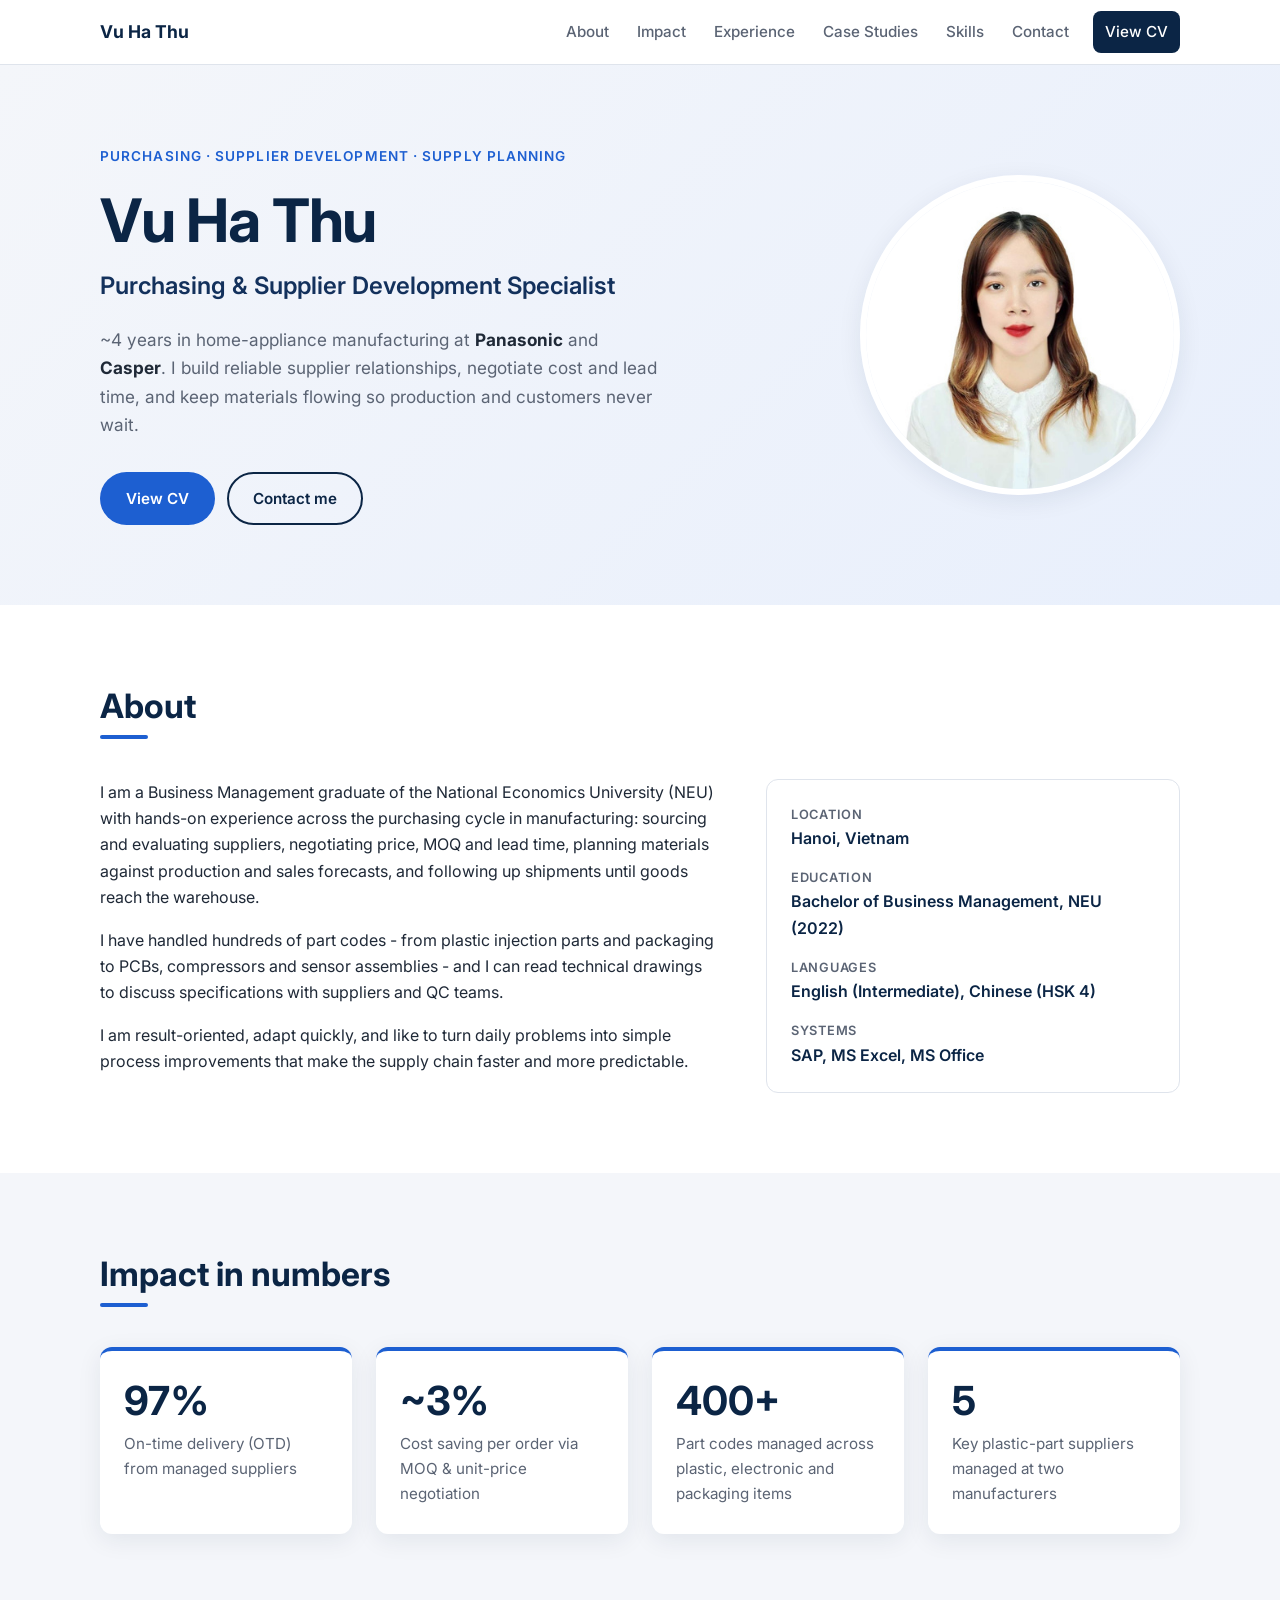
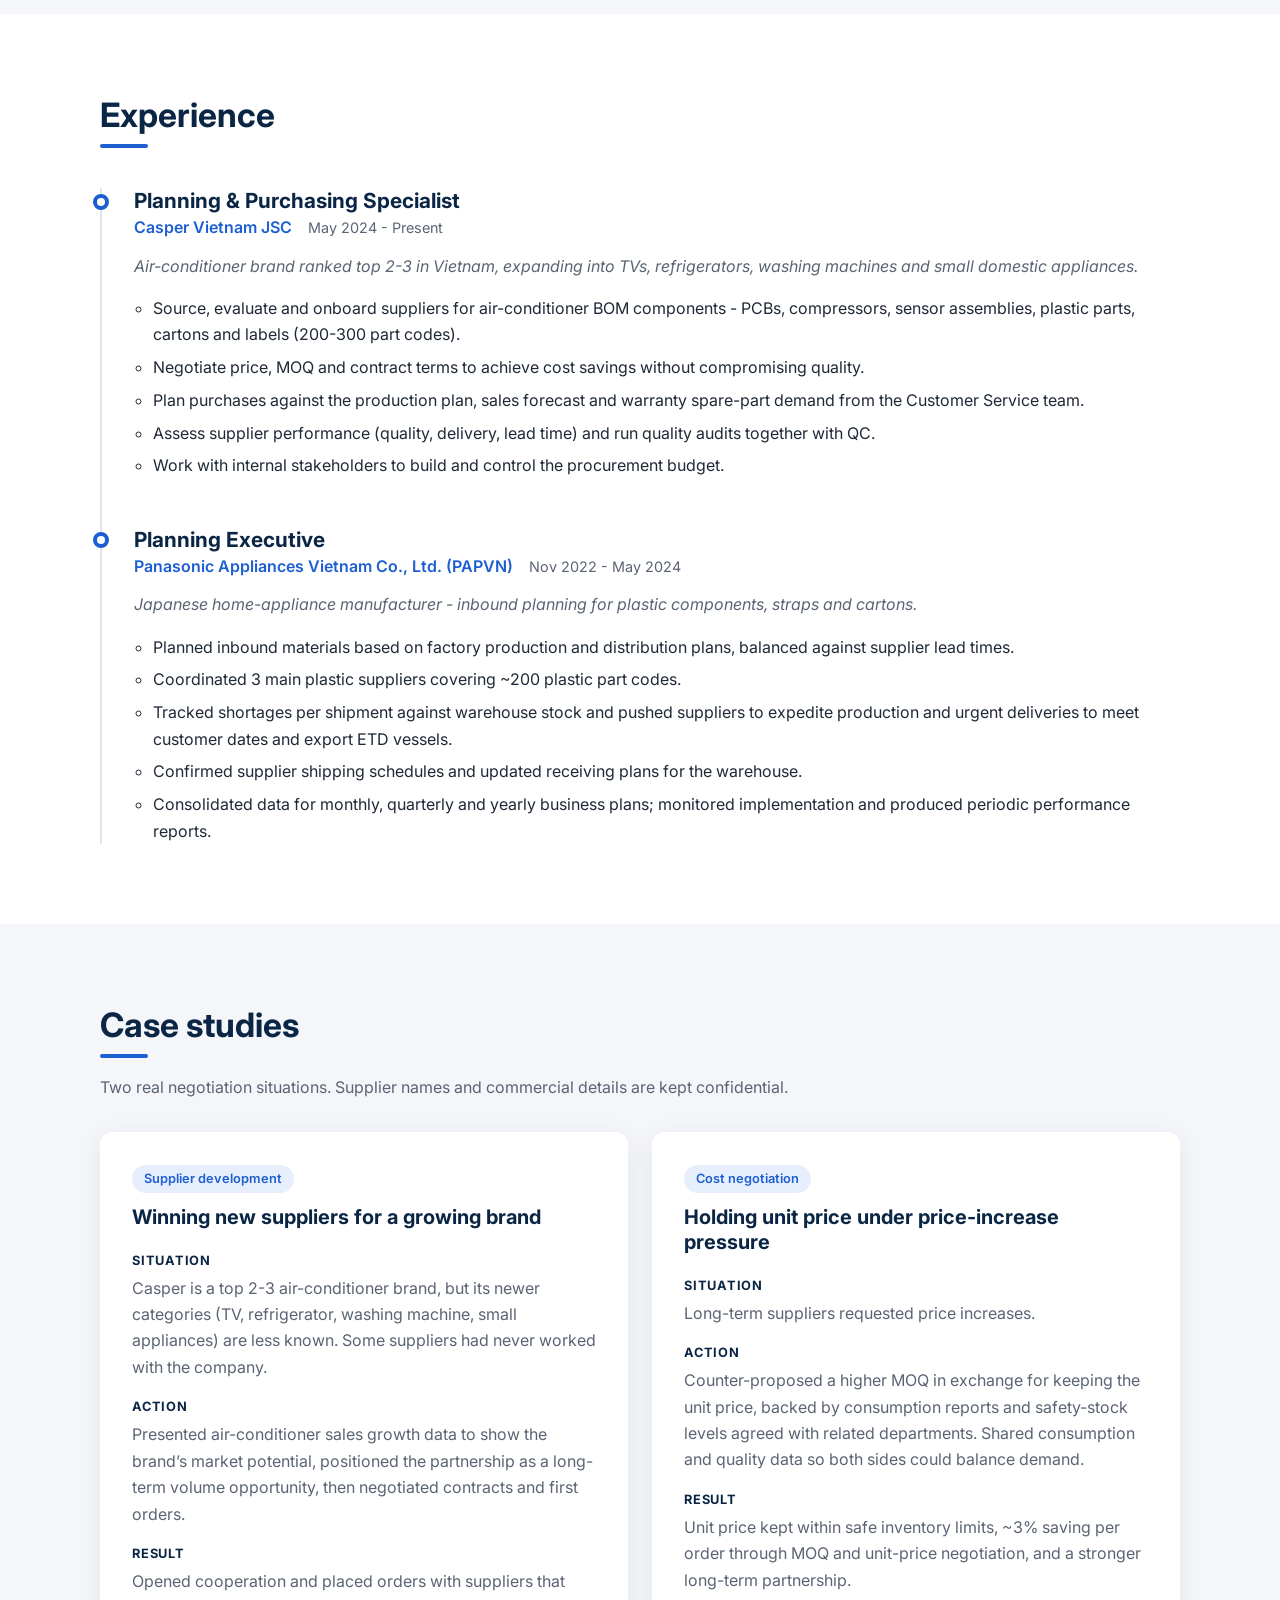
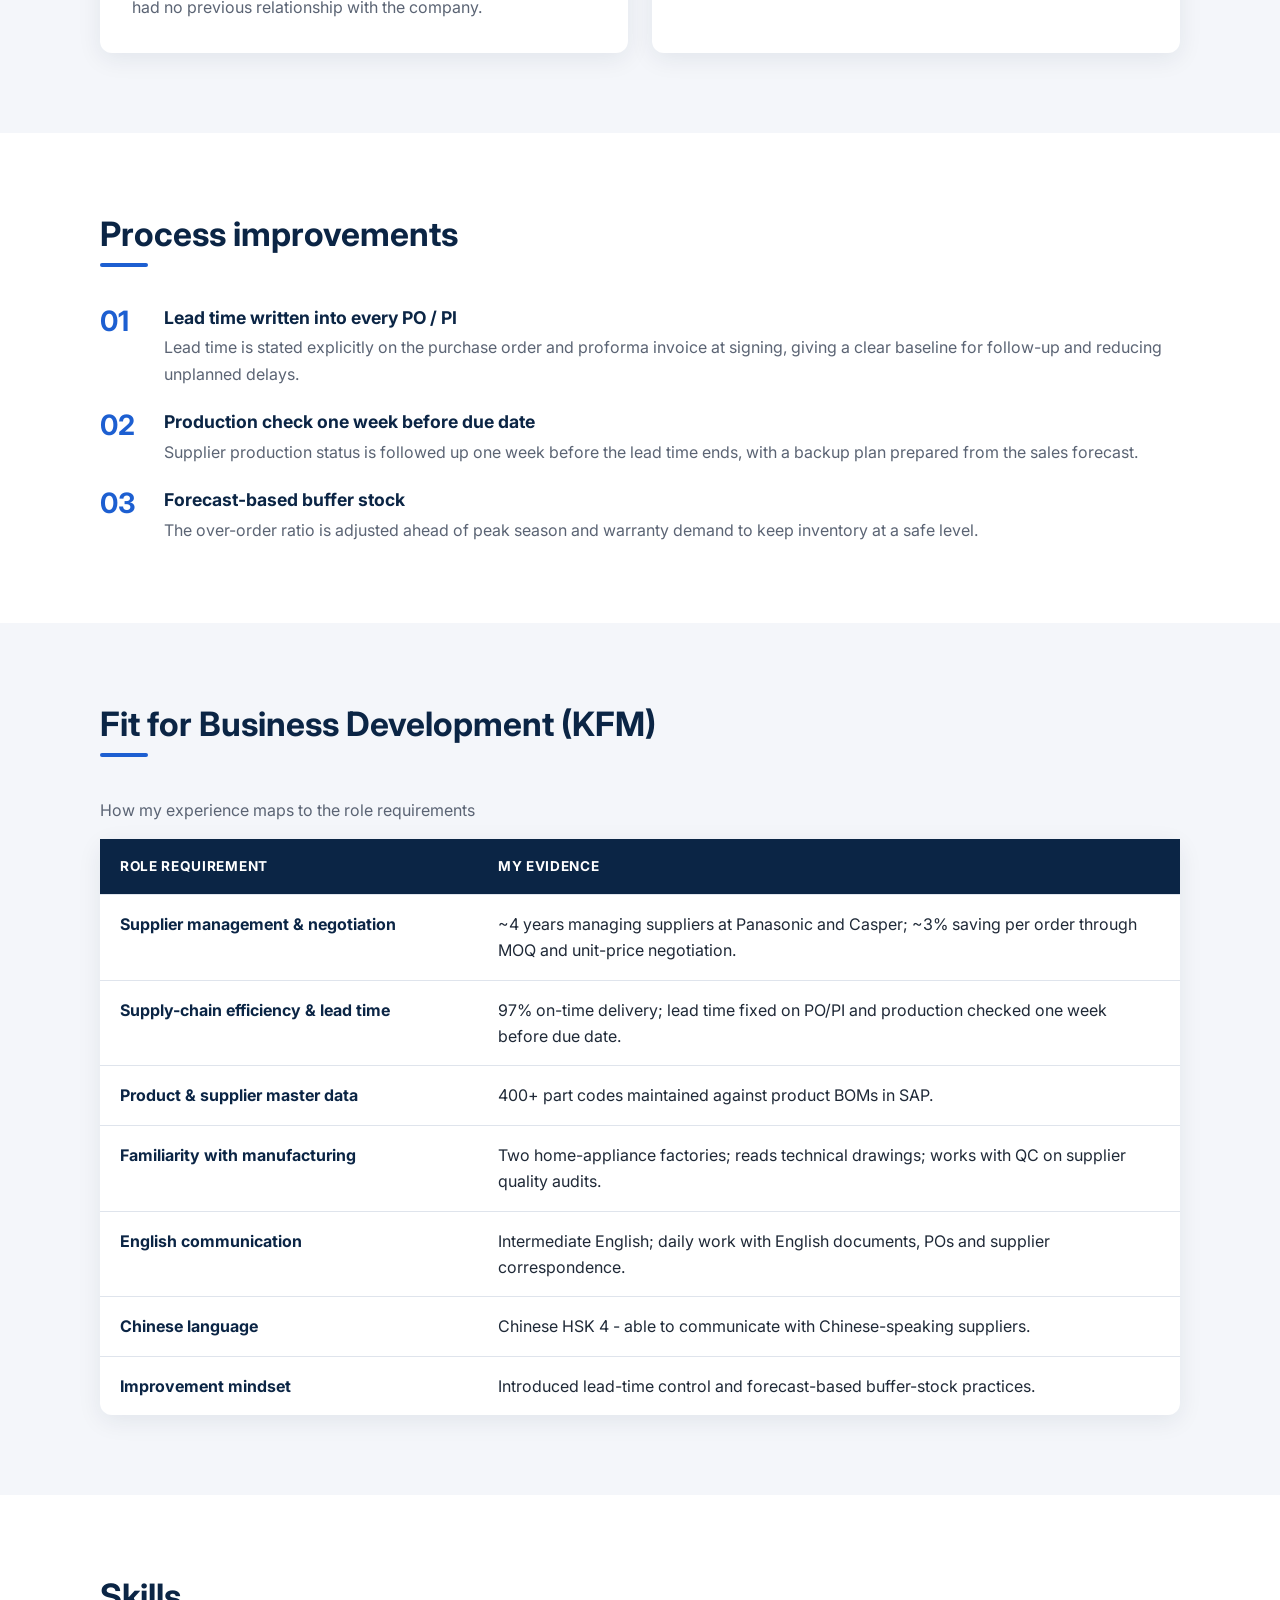
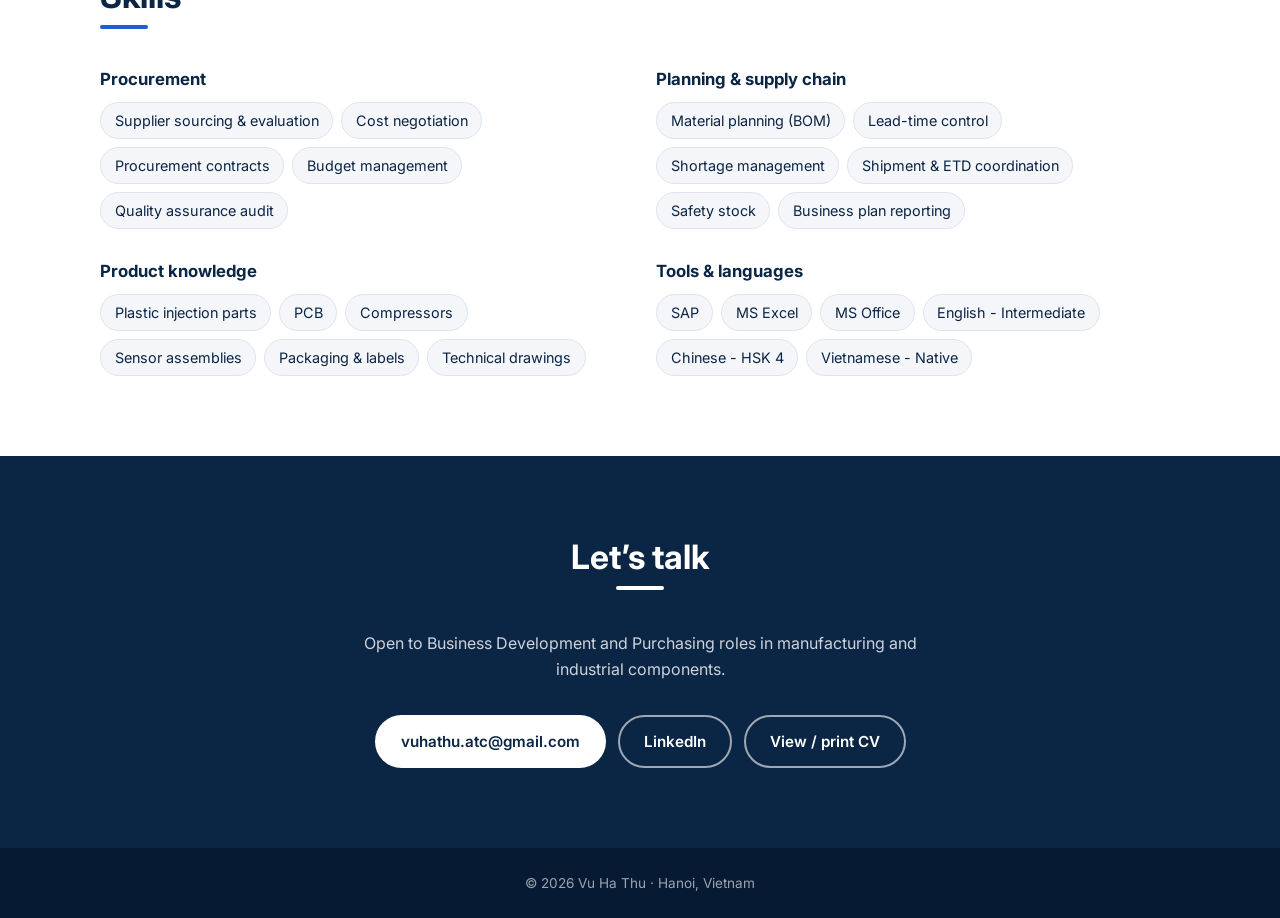
==== index.html @ 06bebefb "Add files via upload" ====
<!doctype html>
<html lang="en">
  <head>
    <meta charset="UTF-8" />
    <meta name="viewport" content="width=device-width, initial-scale=1" />
    <title>Vu Ha Thu | Purchasing & Supplier Development Specialist</title>
    <meta
      name="description"
      content="Vu Ha Thu - Purchasing & Supplier Development Specialist with ~4 years in home-appliance manufacturing (Panasonic, Casper). Supplier management, cost negotiation and supply planning."
    />
    <meta property="og:type" content="website" />
    <meta
      property="og:title"
      content="Vu Ha Thu | Purchasing & Supplier Development Specialist"
    />
    <meta
      property="og:description"
      content="Supplier management, cost negotiation and supply planning in home-appliance manufacturing."
    />
    <link
      rel="icon"
      href="data:image/svg+xml,%3Csvg xmlns='http://www.w3.org/2000/svg' viewBox='0 0 64 64'%3E%3Crect width='64' height='64' rx='14' fill='%230b2545'/%3E%3Ctext x='50%25' y='54%25' dominant-baseline='middle' text-anchor='middle' font-family='Arial' font-weight='700' font-size='26' fill='%23fff'%3EVT%3C/text%3E%3C/svg%3E"
    />
    <link rel="preconnect" href="https://fonts.googleapis.com" />
    <link rel="preconnect" href="https://fonts.gstatic.com" crossorigin />
    <link
      href="https://fonts.googleapis.com/css2?family=Inter:wght@400;500;600;700&display=swap"
      rel="stylesheet"
    />
    <link rel="stylesheet" href="assets/css/style.css" />
  </head>
  <body>
    <a class="skip-link" href="#main">Skip to content</a>

    <header class="site-header">
      <div class="site-header__inner">
        <a class="site-header__brand" href="#top">Vu Ha Thu</a>
        <button
          class="site-header__toggle"
          type="button"
          aria-expanded="false"
          aria-controls="site-nav"
        >
          <span class="site-header__toggle-bar"></span>
          <span class="visually-hidden">Menu</span>
        </button>
        <nav class="site-nav" id="site-nav" aria-label="Main navigation">
          <ul class="site-nav__list">
            <li><a class="site-nav__link" href="#about">About</a></li>
            <li><a class="site-nav__link" href="#impact">Impact</a></li>
            <li><a class="site-nav__link" href="#experience">Experience</a></li>
            <li>
              <a class="site-nav__link" href="#case-studies">Case Studies</a>
            </li>
            <li><a class="site-nav__link" href="#skills">Skills</a></li>
            <li><a class="site-nav__link" href="#contact">Contact</a></li>
            <li>
              <a class="site-nav__link site-nav__link--cta" href="cv.html"
                >View CV</a
              >
            </li>
          </ul>
        </nav>
      </div>
    </header>

    <main id="main">
      <section class="hero" id="top" aria-labelledby="hero-heading">
        <div class="hero__inner">
          <div class="hero__text">
            <p class="hero__eyebrow">
              Purchasing &middot; Supplier Development &middot; Supply Planning
            </p>
            <h1 class="hero__heading" id="hero-heading">Vu Ha Thu</h1>
            <p class="hero__role">
              Purchasing & Supplier Development Specialist
            </p>
            <p class="hero__lead">
              ~4 years in home-appliance manufacturing at
              <strong>Panasonic</strong> and <strong>Casper</strong>. I build
              reliable supplier relationships, negotiate cost and lead time, and
              keep materials flowing so production and customers never wait.
            </p>
            <div class="hero__actions">
              <a class="button button--primary" href="cv.html">View CV</a>
              <a class="button button--ghost" href="#contact">Contact me</a>
            </div>
          </div>
          <figure class="hero__photo">
            <img
              class="hero__image"
              src="assets/img/vu-ha-thu.jpg"
              alt="Portrait of Vu Ha Thu"
              width="378"
              height="378"
              fetchpriority="high"
            />
          </figure>
        </div>
      </section>

      <section class="section" id="about" aria-labelledby="about-heading">
        <div class="section__inner">
          <h2 class="section__heading" id="about-heading">About</h2>
          <div class="about">
            <div class="about__text">
              <p>
                I am a Business Management graduate of the National Economics
                University (NEU) with hands-on experience across the purchasing
                cycle in manufacturing: sourcing and evaluating suppliers,
                negotiating price, MOQ and lead time, planning materials against
                production and sales forecasts, and following up shipments until
                goods reach the warehouse.
              </p>
              <p>
                I have handled hundreds of part codes - from plastic injection
                parts and packaging to PCBs, compressors and sensor assemblies -
                and I can read technical drawings to discuss specifications with
                suppliers and QC teams.
              </p>
              <p>
                I am result-oriented, adapt quickly, and like to turn daily
                problems into simple process improvements that make the supply
                chain faster and more predictable.
              </p>
            </div>
            <dl class="about__facts">
              <div class="about__fact">
                <dt class="about__fact-label">Location</dt>
                <dd class="about__fact-value">Hanoi, Vietnam</dd>
              </div>
              <div class="about__fact">
                <dt class="about__fact-label">Education</dt>
                <dd class="about__fact-value">
                  Bachelor of Business Management, NEU (2022)
                </dd>
              </div>
              <div class="about__fact">
                <dt class="about__fact-label">Languages</dt>
                <dd class="about__fact-value">
                  English (Intermediate), Chinese (HSK 4)
                </dd>
              </div>
              <div class="about__fact">
                <dt class="about__fact-label">Systems</dt>
                <dd class="about__fact-value">SAP, MS Excel, MS Office</dd>
              </div>
            </dl>
          </div>
        </div>
      </section>

      <section
        class="section section--tinted"
        id="impact"
        aria-labelledby="impact-heading"
      >
        <div class="section__inner">
          <h2 class="section__heading" id="impact-heading">
            Impact in numbers
          </h2>
          <dl class="kpi-list">
            <div class="kpi-list__item">
              <div class="kpi-card">
                <dt class="kpi-card__label">
                  On-time delivery (OTD) from managed suppliers
                </dt>
                <dd class="kpi-card__value"><data value="97">97%</data></dd>
              </div>
            </div>
            <div class="kpi-list__item">
              <div class="kpi-card">
                <dt class="kpi-card__label">
                  Cost saving per order via MOQ & unit-price negotiation
                </dt>
                <dd class="kpi-card__value">~<data value="3">3%</data></dd>
              </div>
            </div>
            <div class="kpi-list__item">
              <div class="kpi-card">
                <dt class="kpi-card__label">
                  Part codes managed across plastic, electronic and packaging
                  items
                </dt>
                <dd class="kpi-card__value"><data value="400">400+</data></dd>
              </div>
            </div>
            <div class="kpi-list__item">
              <div class="kpi-card">
                <dt class="kpi-card__label">
                  Key plastic-part suppliers managed at two manufacturers
                </dt>
                <dd class="kpi-card__value"><data value="5">5</data></dd>
              </div>
            </div>
          </dl>
        </div>
      </section>

      <section
        class="section"
        id="experience"
        aria-labelledby="experience-heading"
      >
        <div class="section__inner">
          <h2 class="section__heading" id="experience-heading">Experience</h2>
          <ol class="timeline">
            <li class="timeline__entry">
              <article class="job">
                <header class="job__header">
                  <h3 class="job__role">Planning & Purchasing Specialist</h3>
                  <p class="job__company">Casper Vietnam JSC</p>
                  <p class="job__period">
                    <time datetime="2024-05">May 2024</time> - Present
                  </p>
                </header>
                <p class="job__context">
                  Air-conditioner brand ranked top 2-3 in Vietnam, expanding
                  into TVs, refrigerators, washing machines and small domestic
                  appliances.
                </p>
                <ul class="job__duties">
                  <li>
                    Source, evaluate and onboard suppliers for air-conditioner
                    BOM components - PCBs, compressors, sensor assemblies,
                    plastic parts, cartons and labels (200-300 part codes).
                  </li>
                  <li>
                    Negotiate price, MOQ and contract terms to achieve cost
                    savings without compromising quality.
                  </li>
                  <li>
                    Plan purchases against the production plan, sales forecast
                    and warranty spare-part demand from the Customer Service
                    team.
                  </li>
                  <li>
                    Assess supplier performance (quality, delivery, lead time)
                    and run quality audits together with QC.
                  </li>
                  <li>
                    Work with internal stakeholders to build and control the
                    procurement budget.
                  </li>
                </ul>
              </article>
            </li>
            <li class="timeline__entry">
              <article class="job">
                <header class="job__header">
                  <h3 class="job__role">Planning Executive</h3>
                  <p class="job__company">
                    Panasonic Appliances Vietnam Co., Ltd. (PAPVN)
                  </p>
                  <p class="job__period">
                    <time datetime="2022-11">Nov 2022</time> -
                    <time datetime="2024-05">May 2024</time>
                  </p>
                </header>
                <p class="job__context">
                  Japanese home-appliance manufacturer - inbound planning for
                  plastic components, straps and cartons.
                </p>
                <ul class="job__duties">
                  <li>
                    Planned inbound materials based on factory production and
                    distribution plans, balanced against supplier lead times.
                  </li>
                  <li>
                    Coordinated 3 main plastic suppliers covering ~200 plastic
                    part codes.
                  </li>
                  <li>
                    Tracked shortages per shipment against warehouse stock and
                    pushed suppliers to expedite production and urgent
                    deliveries to meet customer dates and export ETD vessels.
                  </li>
                  <li>
                    Confirmed supplier shipping schedules and updated receiving
                    plans for the warehouse.
                  </li>
                  <li>
                    Consolidated data for monthly, quarterly and yearly business
                    plans; monitored implementation and produced periodic
                    performance reports.
                  </li>
                </ul>
              </article>
            </li>
          </ol>
        </div>
      </section>

      <section
        class="section section--tinted"
        id="case-studies"
        aria-labelledby="case-studies-heading"
      >
        <div class="section__inner">
          <h2 class="section__heading" id="case-studies-heading">
            Case studies
          </h2>
          <p class="section__intro">
            Two real negotiation situations. Supplier names and commercial
            details are kept confidential.
          </p>
          <div class="case-list">
            <div class="case-list__item">
              <article class="case-card">
                <p class="case-card__tag">Supplier development</p>
                <h3 class="case-card__heading">
                  Winning new suppliers for a growing brand
                </h3>
                <dl class="case-card__steps">
                  <dt class="case-card__step-label">Situation</dt>
                  <dd class="case-card__step-text">
                    Casper is a top 2-3 air-conditioner brand, but its newer
                    categories (TV, refrigerator, washing machine, small
                    appliances) are less known. Some suppliers had never worked
                    with the company.
                  </dd>
                  <dt class="case-card__step-label">Action</dt>
                  <dd class="case-card__step-text">
                    Presented air-conditioner sales growth data to show the
                    brand&rsquo;s market potential, positioned the partnership
                    as a long-term volume opportunity, then negotiated contracts
                    and first orders.
                  </dd>
                  <dt class="case-card__step-label">Result</dt>
                  <dd class="case-card__step-text">
                    Opened cooperation and placed orders with suppliers that had
                    no previous relationship with the company.
                  </dd>
                </dl>
              </article>
            </div>
            <div class="case-list__item">
              <article class="case-card">
                <p class="case-card__tag">Cost negotiation</p>
                <h3 class="case-card__heading">
                  Holding unit price under price-increase pressure
                </h3>
                <dl class="case-card__steps">
                  <dt class="case-card__step-label">Situation</dt>
                  <dd class="case-card__step-text">
                    Long-term suppliers requested price increases.
                  </dd>
                  <dt class="case-card__step-label">Action</dt>
                  <dd class="case-card__step-text">
                    Counter-proposed a higher MOQ in exchange for keeping the
                    unit price, backed by consumption reports and safety-stock
                    levels agreed with related departments. Shared consumption
                    and quality data so both sides could balance demand.
                  </dd>
                  <dt class="case-card__step-label">Result</dt>
                  <dd class="case-card__step-text">
                    Unit price kept within safe inventory limits, ~3% saving per
                    order through MOQ and unit-price negotiation, and a stronger
                    long-term partnership.
                  </dd>
                </dl>
              </article>
            </div>
          </div>
        </div>
      </section>

      <section
        class="section"
        id="improvements"
        aria-labelledby="improvements-heading"
      >
        <div class="section__inner">
          <h2 class="section__heading" id="improvements-heading">
            Process improvements
          </h2>
          <ol class="improvement-list">
            <li class="improvement-list__item">
              <h3 class="improvement-list__heading">
                Lead time written into every PO / PI
              </h3>
              <p class="improvement-list__text">
                Lead time is stated explicitly on the purchase order and
                proforma invoice at signing, giving a clear baseline for
                follow-up and reducing unplanned delays.
              </p>
            </li>
            <li class="improvement-list__item">
              <h3 class="improvement-list__heading">
                Production check one week before due date
              </h3>
              <p class="improvement-list__text">
                Supplier production status is followed up one week before the
                lead time ends, with a backup plan prepared from the sales
                forecast.
              </p>
            </li>
            <li class="improvement-list__item">
              <h3 class="improvement-list__heading">
                Forecast-based buffer stock
              </h3>
              <p class="improvement-list__text">
                The over-order ratio is adjusted ahead of peak season and
                warranty demand to keep inventory at a safe level.
              </p>
            </li>
          </ol>
        </div>
      </section>

      <section
        class="section section--tinted"
        id="role-fit"
        aria-labelledby="role-fit-heading"
      >
        <div class="section__inner">
          <h2 class="section__heading" id="role-fit-heading">
            Fit for Business Development (KFM)
          </h2>
          <table class="fit-table">
            <caption class="fit-table__caption">
              How my experience maps to the role requirements
            </caption>
            <thead>
              <tr>
                <th scope="col">Role requirement</th>
                <th scope="col">My evidence</th>
              </tr>
            </thead>
            <tbody>
              <tr>
                <th scope="row">Supplier management & negotiation</th>
                <td>
                  ~4 years managing suppliers at Panasonic and Casper; ~3%
                  saving per order through MOQ and unit-price negotiation.
                </td>
              </tr>
              <tr>
                <th scope="row">Supply-chain efficiency & lead time</th>
                <td>
                  97% on-time delivery; lead time fixed on PO/PI and production
                  checked one week before due date.
                </td>
              </tr>
              <tr>
                <th scope="row">Product & supplier master data</th>
                <td>400+ part codes maintained against product BOMs in SAP.</td>
              </tr>
              <tr>
                <th scope="row">Familiarity with manufacturing</th>
                <td>
                  Two home-appliance factories; reads technical drawings; works
                  with QC on supplier quality audits.
                </td>
              </tr>
              <tr>
                <th scope="row">English communication</th>
                <td>
                  Intermediate English; daily work with English documents, POs
                  and supplier correspondence.
                </td>
              </tr>
              <tr>
                <th scope="row">Chinese language</th>
                <td>
                  Chinese HSK 4 - able to communicate with Chinese-speaking
                  suppliers.
                </td>
              </tr>
              <tr>
                <th scope="row">Improvement mindset</th>
                <td>
                  Introduced lead-time control and forecast-based buffer-stock
                  practices.
                </td>
              </tr>
            </tbody>
          </table>
        </div>
      </section>

      <section class="section" id="skills" aria-labelledby="skills-heading">
        <div class="section__inner">
          <h2 class="section__heading" id="skills-heading">Skills</h2>
          <div class="skill-groups">
            <div class="skill-groups__item">
              <h3 class="skill-groups__heading">Procurement</h3>
              <ul class="tag-list">
                <li class="tag-list__tag">Supplier sourcing & evaluation</li>
                <li class="tag-list__tag">Cost negotiation</li>
                <li class="tag-list__tag">Procurement contracts</li>
                <li class="tag-list__tag">Budget management</li>
                <li class="tag-list__tag">Quality assurance audit</li>
              </ul>
            </div>
            <div class="skill-groups__item">
              <h3 class="skill-groups__heading">Planning & supply chain</h3>
              <ul class="tag-list">
                <li class="tag-list__tag">Material planning (BOM)</li>
                <li class="tag-list__tag">Lead-time control</li>
                <li class="tag-list__tag">Shortage management</li>
                <li class="tag-list__tag">Shipment & ETD coordination</li>
                <li class="tag-list__tag">Safety stock</li>
                <li class="tag-list__tag">Business plan reporting</li>
              </ul>
            </div>
            <div class="skill-groups__item">
              <h3 class="skill-groups__heading">Product knowledge</h3>
              <ul class="tag-list">
                <li class="tag-list__tag">Plastic injection parts</li>
                <li class="tag-list__tag">PCB</li>
                <li class="tag-list__tag">Compressors</li>
                <li class="tag-list__tag">Sensor assemblies</li>
                <li class="tag-list__tag">Packaging & labels</li>
                <li class="tag-list__tag">Technical drawings</li>
              </ul>
            </div>
            <div class="skill-groups__item">
              <h3 class="skill-groups__heading">Tools & languages</h3>
              <ul class="tag-list">
                <li class="tag-list__tag">SAP</li>
                <li class="tag-list__tag">MS Excel</li>
                <li class="tag-list__tag">MS Office</li>
                <li class="tag-list__tag">English - Intermediate</li>
                <li class="tag-list__tag">Chinese - HSK 4</li>
                <li class="tag-list__tag">Vietnamese - Native</li>
              </ul>
            </div>
          </div>
        </div>
      </section>

      <section
        class="section section--dark"
        id="contact"
        aria-labelledby="contact-heading"
      >
        <div class="section__inner contact">
          <h2
            class="section__heading section__heading--light"
            id="contact-heading"
          >
            Let&rsquo;s talk
          </h2>
          <p class="contact__lead">
            Open to Business Development and Purchasing roles in manufacturing
            and industrial components.
          </p>
          <ul class="contact__list">
            <li>
              <a
                class="button button--light"
                href="mailto:vuhathu.atc@gmail.com"
                >vuhathu.atc@gmail.com</a
              >
            </li>
            <li>
              <a
                class="button button--outline-light"
                href="https://www.linkedin.com/in/thuvuha/"
                target="_blank"
                rel="noopener"
                >LinkedIn</a
              >
            </li>
            <li>
              <a class="button button--outline-light" href="cv.html"
                >View / print CV</a
              >
            </li>
          </ul>
        </div>
      </section>
    </main>

    <footer class="site-footer">
      <p class="site-footer__text">
        &copy; <span data-year>2026</span> Vu Ha Thu &middot; Hanoi, Vietnam
      </p>
    </footer>

    <script src="assets/js/main.js" defer></script>
  </body>
</html>
---- assets/css/style.css ----
:root {
  --color-navy: #0b2545;
  --color-navy-light: #13315c;
  --color-blue: #1d5fd1;
  --color-blue-soft: #e8effc;
  --color-text: #1f2937;
  --color-muted: #5b6474;
  --color-border: #dfe4ec;
  --color-bg: #ffffff;
  --color-bg-tint: #f4f6fa;
  --color-white: #ffffff;

  --font-base: "Inter", "Segoe UI", Roboto, Arial, sans-serif;
  --radius: 12px;
  --shadow: 0 6px 24px rgba(11, 37, 69, 0.08);
  --container: 1120px;
  --header-height: 64px;
}

*,
*::before,
*::after {
  box-sizing: border-box;
}

html {
  scroll-behavior: smooth;
  scroll-padding-top: var(--header-height);
}

body {
  margin: 0;
  font-family: var(--font-base);
  font-size: 1rem;
  line-height: 1.65;
  color: var(--color-text);
  background: var(--color-bg);
  -webkit-font-smoothing: antialiased;
}

img {
  max-width: 100%;
  height: auto;
  display: block;
}

a {
  color: var(--color-blue);
}

h1,
h2,
h3 {
  margin: 0;
  line-height: 1.25;
  color: var(--color-navy);
}

p {
  margin: 0;
}

.visually-hidden {
  position: absolute;
  width: 1px;
  height: 1px;
  overflow: hidden;
  clip: rect(0 0 0 0);
  white-space: nowrap;
}

.skip-link {
  position: absolute;
  left: 1rem;
  top: -3rem;
  z-index: 100;
  padding: 0.5rem 1rem;
  background: var(--color-navy);
  color: var(--color-white);
  border-radius: 6px;
}

.skip-link:focus {
  top: 1rem;
}

/* Buttons */
.button {
  display: inline-flex;
  align-items: center;
  justify-content: center;
  padding: 0.75rem 1.5rem;
  border: 2px solid transparent;
  border-radius: 999px;
  font-weight: 600;
  font-size: 0.95rem;
  text-decoration: none;
  transition: background-color 0.2s, color 0.2s, border-color 0.2s;
}

.button--primary {
  background: var(--color-blue);
  color: var(--color-white);
}

.button--primary:hover {
  background: var(--color-navy);
}

.button--ghost {
  border-color: var(--color-navy);
  color: var(--color-navy);
}

.button--ghost:hover {
  background: var(--color-navy);
  color: var(--color-white);
}

.button--light {
  background: var(--color-white);
  color: var(--color-navy);
}

.button--light:hover {
  background: var(--color-blue-soft);
}

.button--outline-light {
  border-color: rgba(255, 255, 255, 0.6);
  color: var(--color-white);
}

.button--outline-light:hover {
  background: rgba(255, 255, 255, 0.12);
}

/* Header */
.site-header {
  position: sticky;
  top: 0;
  z-index: 50;
  background: rgba(255, 255, 255, 0.95);
  backdrop-filter: blur(8px);
  border-bottom: 1px solid var(--color-border);
}

.site-header__inner {
  display: flex;
  align-items: center;
  justify-content: space-between;
  max-width: var(--container);
  margin: 0 auto;
  padding: 0 1.25rem;
  min-height: var(--header-height);
}

.site-header__brand {
  font-weight: 700;
  font-size: 1.1rem;
  color: var(--color-navy);
  text-decoration: none;
}

.site-header__toggle {
  display: none;
  position: relative;
  width: 40px;
  height: 40px;
  border: 0;
  background: transparent;
  cursor: pointer;
}

.site-header__toggle-bar,
.site-header__toggle-bar::before,
.site-header__toggle-bar::after {
  position: absolute;
  left: 9px;
  width: 22px;
  height: 2px;
  background: var(--color-navy);
  transition: transform 0.2s;
}

.site-header__toggle-bar {
  top: 19px;
}

.site-header__toggle-bar::before,
.site-header__toggle-bar::after {
  content: "";
  left: 0;
}

.site-header__toggle-bar::before {
  top: -7px;
}

.site-header__toggle-bar::after {
  top: 7px;
}

.site-header__toggle[aria-expanded="true"] .site-header__toggle-bar {
  background: transparent;
}

.site-header__toggle[aria-expanded="true"] .site-header__toggle-bar::before {
  transform: translateY(7px) rotate(45deg);
}

.site-header__toggle[aria-expanded="true"] .site-header__toggle-bar::after {
  transform: translateY(-7px) rotate(-45deg);
}

.site-nav__list {
  display: flex;
  align-items: center;
  gap: 0.25rem;
  margin: 0;
  padding: 0;
  list-style: none;
}

.site-nav__link {
  display: block;
  padding: 0.5rem 0.75rem;
  border-radius: 8px;
  color: var(--color-muted);
  font-weight: 500;
  font-size: 0.95rem;
  text-decoration: none;
}

.site-nav__link:hover,
.site-nav__link.is-active {
  color: var(--color-navy);
  background: var(--color-blue-soft);
}

.site-nav__link--cta {
  margin-left: 0.5rem;
  background: var(--color-navy);
  color: var(--color-white);
}

.site-nav__link--cta:hover {
  background: var(--color-blue);
  color: var(--color-white);
}

@media (max-width: 860px) {
  .site-header__toggle {
    display: block;
  }

  .site-nav {
    display: none;
    position: absolute;
    top: 100%;
    left: 0;
    right: 0;
    background: var(--color-white);
    border-bottom: 1px solid var(--color-border);
    box-shadow: var(--shadow);
  }

  .site-nav.is-open {
    display: block;
  }

  .site-nav__list {
    flex-direction: column;
    align-items: stretch;
    padding: 0.75rem 1.25rem 1.25rem;
  }

  .site-nav__link--cta {
    margin: 0.5rem 0 0;
    text-align: center;
  }
}

/* Hero */
.hero {
  background: linear-gradient(135deg, var(--color-bg-tint) 0%, var(--color-blue-soft) 100%);
}

.hero__inner {
  display: flex;
  align-items: center;
  gap: 3rem;
  max-width: var(--container);
  margin: 0 auto;
  padding: 5rem 1.25rem;
}

.hero__text {
  flex: 1 1 0;
}

.hero__eyebrow {
  margin-bottom: 1rem;
  color: var(--color-blue);
  font-weight: 600;
  font-size: 0.85rem;
  letter-spacing: 0.08em;
  text-transform: uppercase;
}

.hero__heading {
  font-size: clamp(2.5rem, 6vw, 3.75rem);
  font-weight: 700;
  letter-spacing: -0.02em;
}

.hero__role {
  margin-top: 0.5rem;
  font-size: clamp(1.15rem, 2.5vw, 1.5rem);
  font-weight: 600;
  color: var(--color-navy-light);
}

.hero__lead {
  max-width: 560px;
  margin-top: 1.25rem;
  font-size: 1.075rem;
  color: var(--color-muted);
}

.hero__lead strong {
  color: var(--color-text);
}

.hero__actions {
  display: flex;
  flex-wrap: wrap;
  gap: 0.75rem;
  margin-top: 2rem;
}

.hero__photo {
  flex: 0 0 auto;
  margin: 0;
  max-width: 320px;
}

.hero__image {
  border-radius: 50%;
  border: 6px solid var(--color-white);
  box-shadow: var(--shadow);
}

@media (max-width: 760px) {
  .hero__inner {
    flex-direction: column-reverse;
    gap: 2rem;
    padding: 3rem 1.25rem;
    text-align: center;
  }

  .hero__photo {
    max-width: 200px;
  }

  .hero__lead {
    margin-left: auto;
    margin-right: auto;
  }

  .hero__actions {
    justify-content: center;
  }
}

/* Sections */
.section {
  padding: 5rem 0;
}

.section--tinted {
  background: var(--color-bg-tint);
}

.section--dark {
  background: var(--color-navy);
  color: var(--color-white);
}

.section__inner {
  max-width: var(--container);
  margin: 0 auto;
  padding: 0 1.25rem;
}

.section__heading {
  position: relative;
  margin-bottom: 2.5rem;
  padding-bottom: 0.75rem;
  font-size: clamp(1.6rem, 3vw, 2.1rem);
}

.section__heading::after {
  content: "";
  position: absolute;
  left: 0;
  bottom: 0;
  width: 48px;
  height: 4px;
  border-radius: 2px;
  background: var(--color-blue);
}

.section__heading--light {
  color: var(--color-white);
}

.section__heading--light::after {
  background: var(--color-white);
}

.section__intro {
  margin: -1.5rem 0 2rem;
  color: var(--color-muted);
}

@media (max-width: 760px) {
  .section {
    padding: 3.5rem 0;
  }
}

/* About */
.about {
  display: flex;
  gap: 3rem;
}

.about__text {
  display: flex;
  flex-direction: column;
  gap: 1rem;
  flex: 1 1 60%;
}

.about__facts {
  display: flex;
  flex-direction: column;
  gap: 1rem;
  flex: 1 1 40%;
  margin: 0;
  padding: 1.5rem;
  border: 1px solid var(--color-border);
  border-radius: var(--radius);
  align-self: flex-start;
}

.about__fact-label {
  font-size: 0.8rem;
  font-weight: 600;
  letter-spacing: 0.06em;
  text-transform: uppercase;
  color: var(--color-muted);
}

.about__fact-value {
  margin: 0;
  font-weight: 600;
  color: var(--color-navy);
}

@media (max-width: 760px) {
  .about {
    flex-direction: column;
    gap: 2rem;
  }

  .about__facts {
    align-self: stretch;
  }
}

/* KPI cards */
.kpi-list {
  display: flex;
  flex-wrap: wrap;
  margin: -0.75rem;
}

.kpi-list__item {
  box-sizing: border-box;
  width: calc(100% / 4);
  padding: 0.75rem;
}

.kpi-card {
  display: flex;
  flex-direction: column;
  height: 100%;
  padding: 1.75rem 1.5rem;
  background: var(--color-white);
  border-top: 4px solid var(--color-blue);
  border-radius: var(--radius);
  box-shadow: var(--shadow);
}

.kpi-card__value {
  order: -1;
  margin: 0 0 0.5rem;
  font-size: 2.5rem;
  font-weight: 700;
  line-height: 1.1;
  color: var(--color-navy);
}

.kpi-card__label {
  font-size: 0.95rem;
  color: var(--color-muted);
}

@media (max-width: 960px) {
  .kpi-list__item {
    width: calc(100% / 2);
  }
}

@media (max-width: 520px) {
  .kpi-list__item {
    width: 100%;
  }
}

/* Experience timeline */
.timeline {
  margin: 0;
  padding: 0 0 0 2rem;
  list-style: none;
  border-left: 2px solid var(--color-border);
}

.timeline__entry {
  position: relative;
}

.timeline__entry + .timeline__entry {
  margin-top: 3rem;
}

.timeline__entry::before {
  content: "";
  position: absolute;
  left: calc(-2rem - 9px);
  top: 0.35rem;
  width: 16px;
  height: 16px;
  border-radius: 50%;
  background: var(--color-white);
  border: 4px solid var(--color-blue);
}

.job__header {
  display: flex;
  flex-wrap: wrap;
  align-items: baseline;
  column-gap: 1rem;
}

.job__role {
  flex: 1 1 100%;
  font-size: 1.3rem;
}

.job__company {
  font-weight: 600;
  color: var(--color-blue);
}

.job__period {
  font-size: 0.9rem;
  color: var(--color-muted);
}

.job__context {
  margin-top: 0.75rem;
  font-style: italic;
  color: var(--color-muted);
}

.job__duties {
  margin: 1rem 0 0;
  padding-left: 1.2rem;
}

.job__duties li + li {
  margin-top: 0.4rem;
}

/* Case studies */
.case-list {
  display: flex;
  flex-wrap: wrap;
  margin: -0.75rem;
}

.case-list__item {
  box-sizing: border-box;
  width: calc(100% / 2);
  padding: 0.75rem;
}

.case-card {
  height: 100%;
  padding: 2rem;
  background: var(--color-white);
  border-radius: var(--radius);
  box-shadow: var(--shadow);
}

.case-card__tag {
  display: inline-block;
  margin-bottom: 0.75rem;
  padding: 0.2rem 0.75rem;
  border-radius: 999px;
  background: var(--color-blue-soft);
  color: var(--color-blue);
  font-size: 0.8rem;
  font-weight: 600;
}

.case-card__heading {
  font-size: 1.25rem;
}

.case-card__steps {
  margin: 1.25rem 0 0;
}

.case-card__step-label {
  font-size: 0.8rem;
  font-weight: 700;
  letter-spacing: 0.06em;
  text-transform: uppercase;
  color: var(--color-navy);
}

.case-card__step-text {
  margin: 0.25rem 0 1rem;
  color: var(--color-muted);
}

.case-card__step-text:last-child {
  margin-bottom: 0;
}

@media (max-width: 760px) {
  .case-list__item {
    width: 100%;
  }
}

/* Process improvements */
.improvement-list {
  display: flex;
  flex-direction: column;
  gap: 1.5rem;
  margin: 0;
  padding: 0;
  list-style: none;
  counter-reset: step;
}

.improvement-list__item {
  position: relative;
  padding: 0 0 0 4rem;
  counter-increment: step;
}

.improvement-list__item::before {
  content: counter(step, decimal-leading-zero);
  position: absolute;
  left: 0;
  top: 0;
  font-size: 1.75rem;
  font-weight: 700;
  line-height: 1;
  color: var(--color-blue);
}

.improvement-list__heading {
  font-size: 1.1rem;
}

.improvement-list__text {
  margin-top: 0.35rem;
  color: var(--color-muted);
}

/* Role fit table */
.fit-table {
  width: 100%;
  border-collapse: collapse;
  background: var(--color-white);
  border-radius: var(--radius);
  overflow: hidden;
  box-shadow: var(--shadow);
}

.fit-table__caption {
  margin-bottom: 1rem;
  text-align: left;
  color: var(--color-muted);
}

.fit-table th,
.fit-table td {
  padding: 1rem 1.25rem;
  text-align: left;
  vertical-align: top;
  border-bottom: 1px solid var(--color-border);
}

.fit-table thead th {
  background: var(--color-navy);
  color: var(--color-white);
  font-size: 0.85rem;
  letter-spacing: 0.05em;
  text-transform: uppercase;
}

.fit-table tbody th {
  width: 35%;
  color: var(--color-navy);
}

.fit-table tbody tr:last-child th,
.fit-table tbody tr:last-child td {
  border-bottom: 0;
}

@media (max-width: 600px) {
  .fit-table thead {
    display: none;
  }

  .fit-table tbody th,
  .fit-table tbody td {
    display: block;
    width: 100%;
  }

  .fit-table tbody th {
    padding-bottom: 0.25rem;
    border-bottom: 0;
  }

  .fit-table tbody td {
    padding-top: 0;
  }
}

/* Skills */
.skill-groups {
  display: flex;
  flex-wrap: wrap;
  margin: -1rem;
}

.skill-groups__item {
  box-sizing: border-box;
  width: calc(100% / 2);
  padding: 1rem;
}

.skill-groups__heading {
  margin-bottom: 0.75rem;
  font-size: 1.05rem;
}

.tag-list {
  display: flex;
  flex-wrap: wrap;
  gap: 0.5rem;
  margin: 0;
  padding: 0;
  list-style: none;
}

.tag-list__tag {
  padding: 0.35rem 0.85rem;
  border: 1px solid var(--color-border);
  border-radius: 999px;
  background: var(--color-bg-tint);
  font-size: 0.9rem;
  color: var(--color-navy);
}

@media (max-width: 760px) {
  .skill-groups__item {
    width: 100%;
  }
}

/* Contact */
.contact {
  text-align: center;
}

.contact .section__heading::after {
  left: 50%;
  transform: translateX(-50%);
}

.contact__lead {
  max-width: 560px;
  margin: 0 auto;
  color: rgba(255, 255, 255, 0.8);
}

.contact__list {
  display: flex;
  flex-wrap: wrap;
  justify-content: center;
  gap: 0.75rem;
  margin: 2rem 0 0;
  padding: 0;
  list-style: none;
}

/* Footer */
.site-footer {
  padding: 1.5rem 1.25rem;
  background: #071a33;
  text-align: center;
}

.site-footer__text {
  font-size: 0.85rem;
  color: rgba(255, 255, 255, 0.6);
}
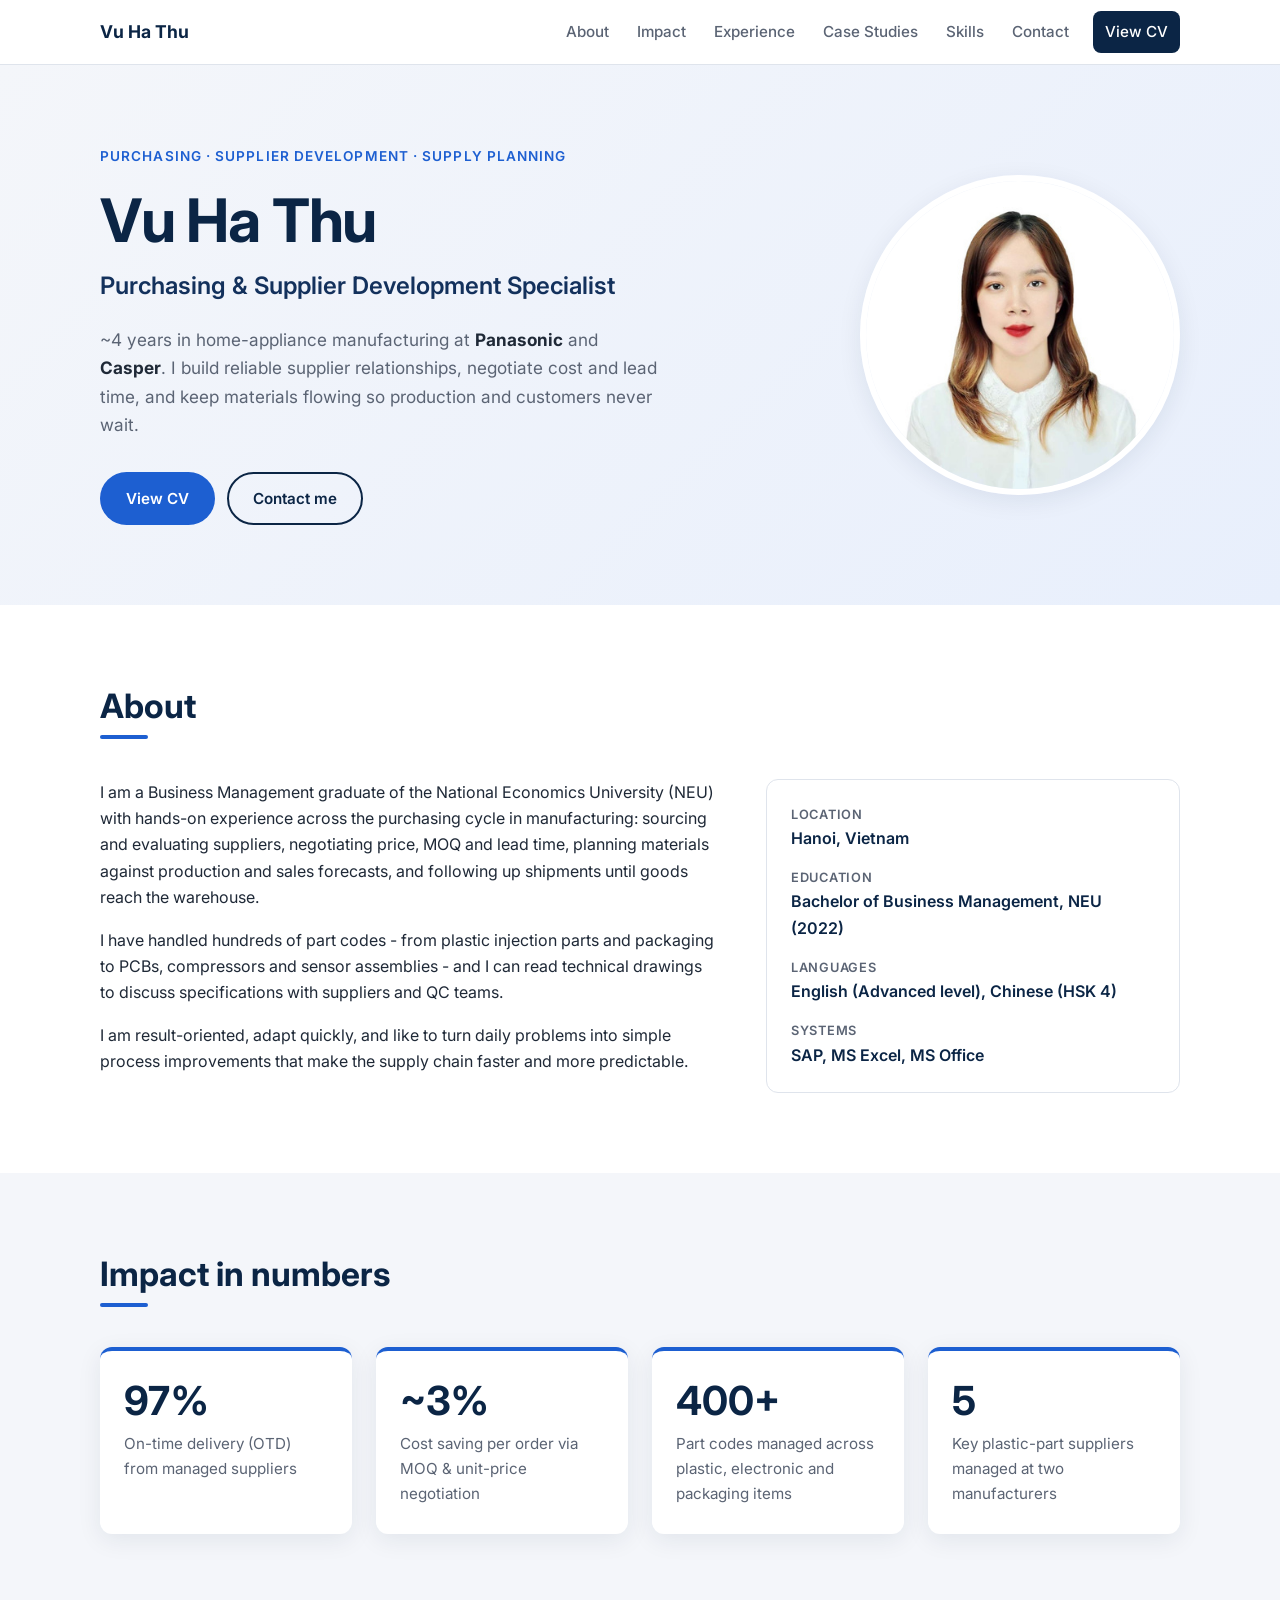
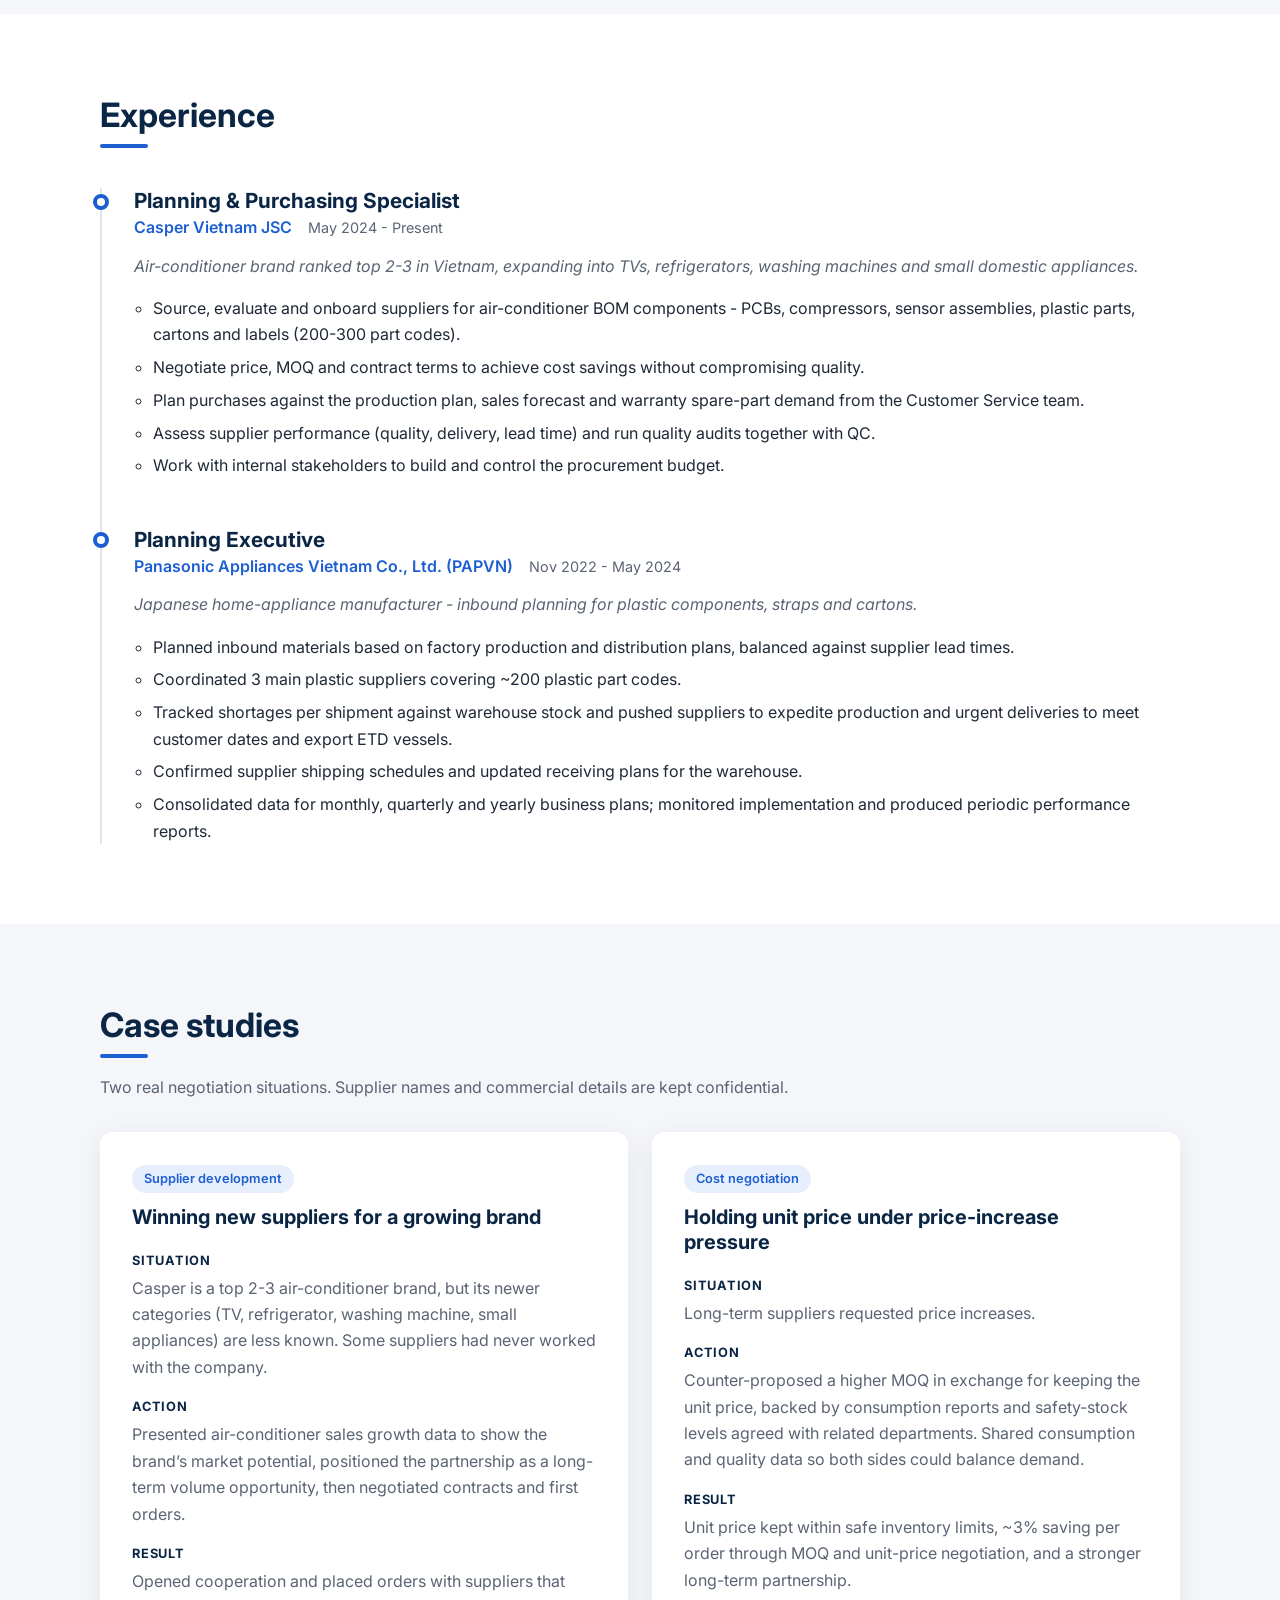
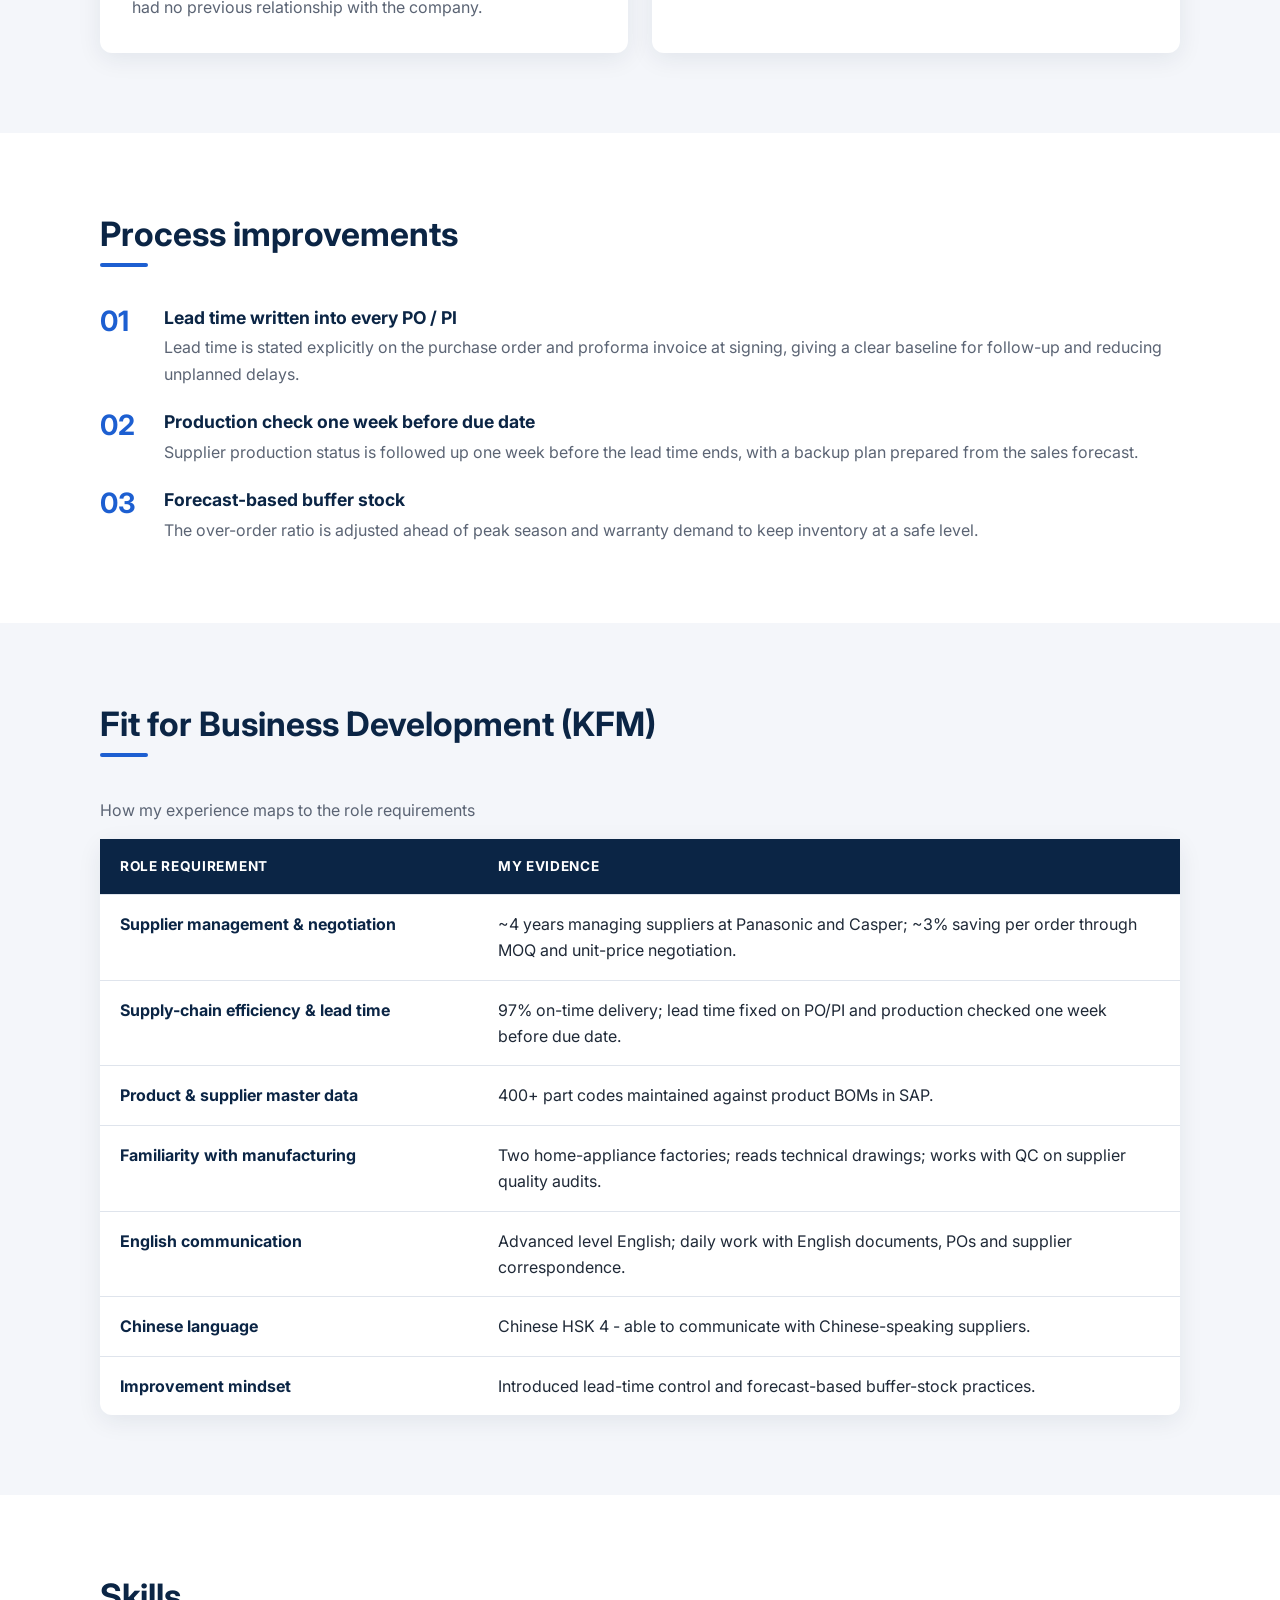
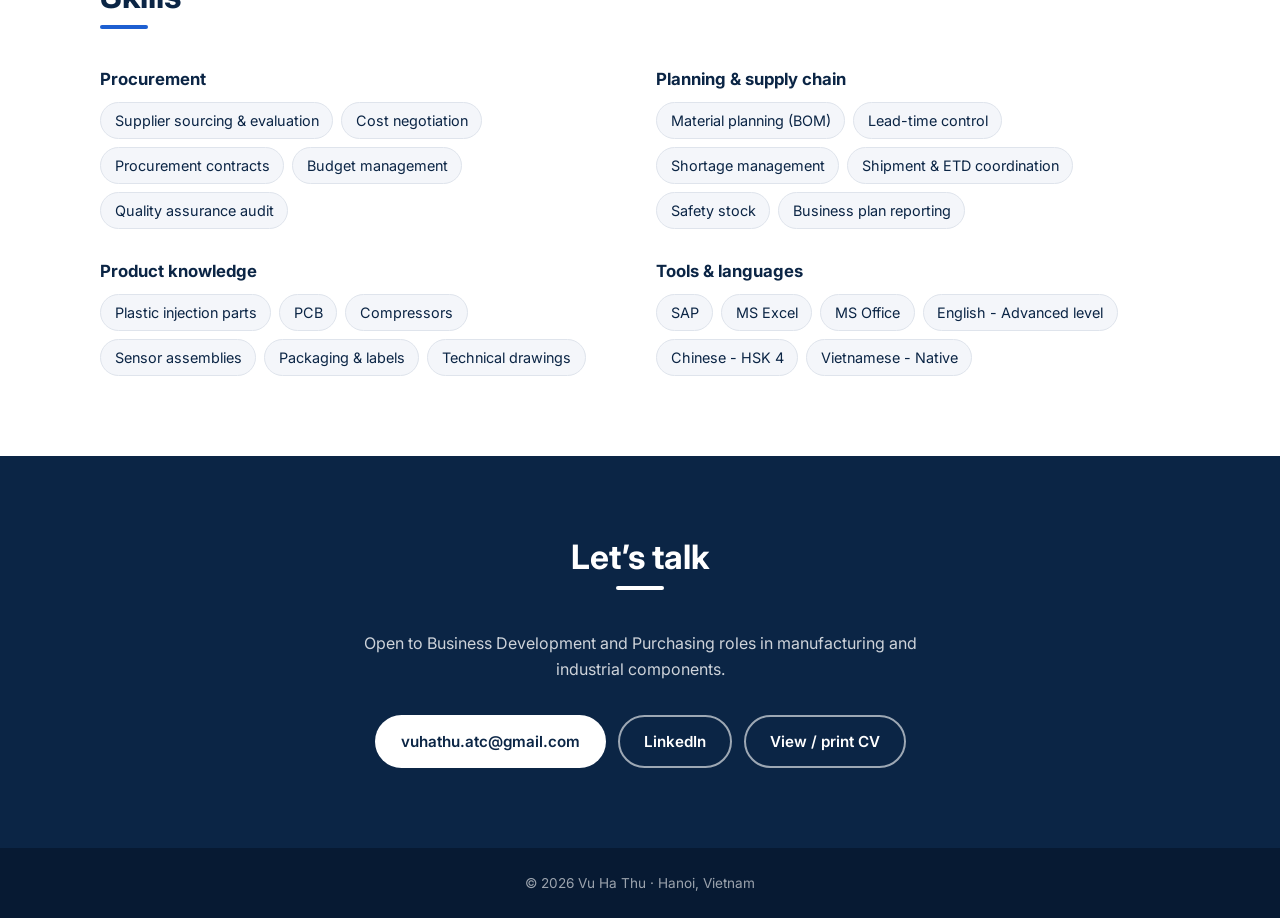
==== commit 6f535fa5: "Add files via upload" ====
--- a/index.html
+++ b/index.html
@@ -138,7 +138,7 @@
               <div class="about__fact">
                 <dt class="about__fact-label">Languages</dt>
                 <dd class="about__fact-value">
-                  English (Intermediate), Chinese (HSK 4)
+                  English (Advanced level), Chinese (HSK 4)
                 </dd>
               </div>
               <div class="about__fact">
@@ -456,7 +456,7 @@
               <tr>
                 <th scope="row">English communication</th>
                 <td>
-                  Intermediate English; daily work with English documents, POs
+                  Advanced level English; daily work with English documents, POs
                   and supplier correspondence.
                 </td>
               </tr>
@@ -521,7 +521,7 @@
                 <li class="tag-list__tag">SAP</li>
                 <li class="tag-list__tag">MS Excel</li>
                 <li class="tag-list__tag">MS Office</li>
-                <li class="tag-list__tag">English - Intermediate</li>
+                <li class="tag-list__tag">English - Advanced level</li>
                 <li class="tag-list__tag">Chinese - HSK 4</li>
                 <li class="tag-list__tag">Vietnamese - Native</li>
               </ul>
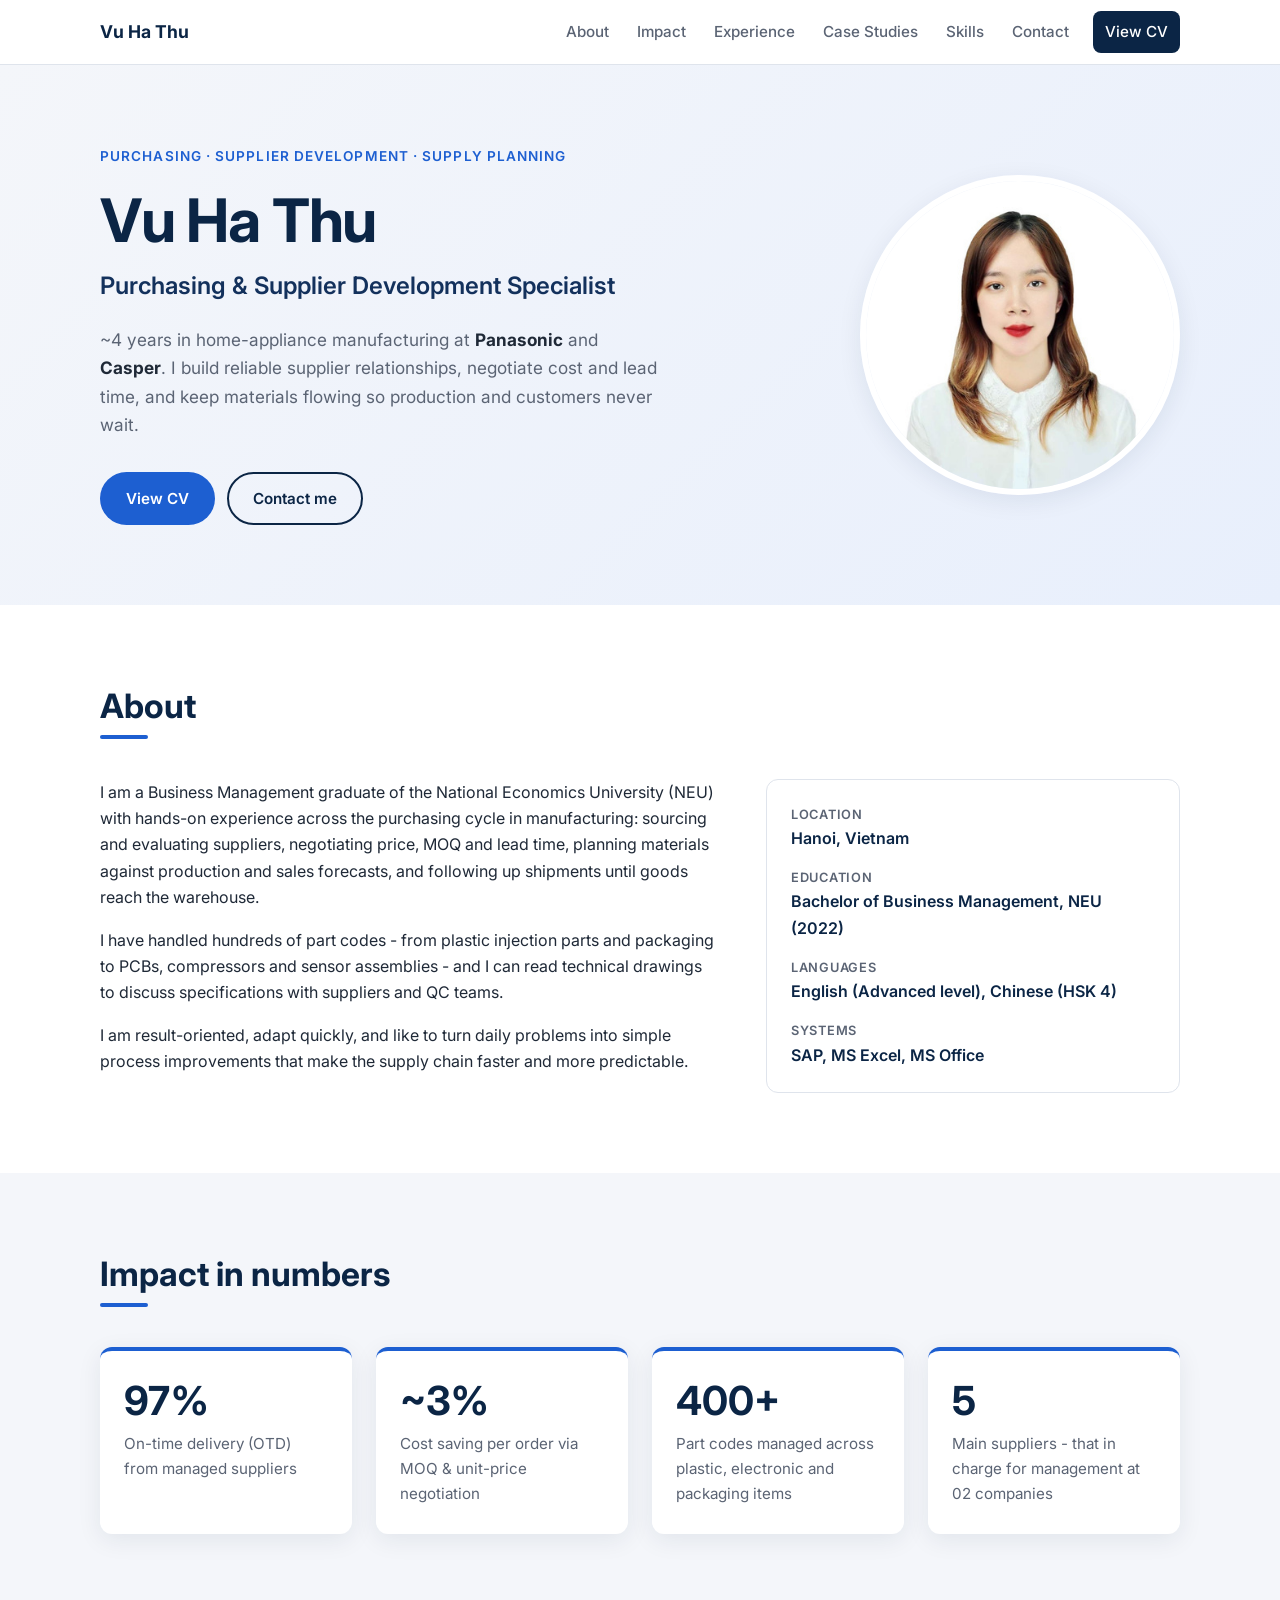
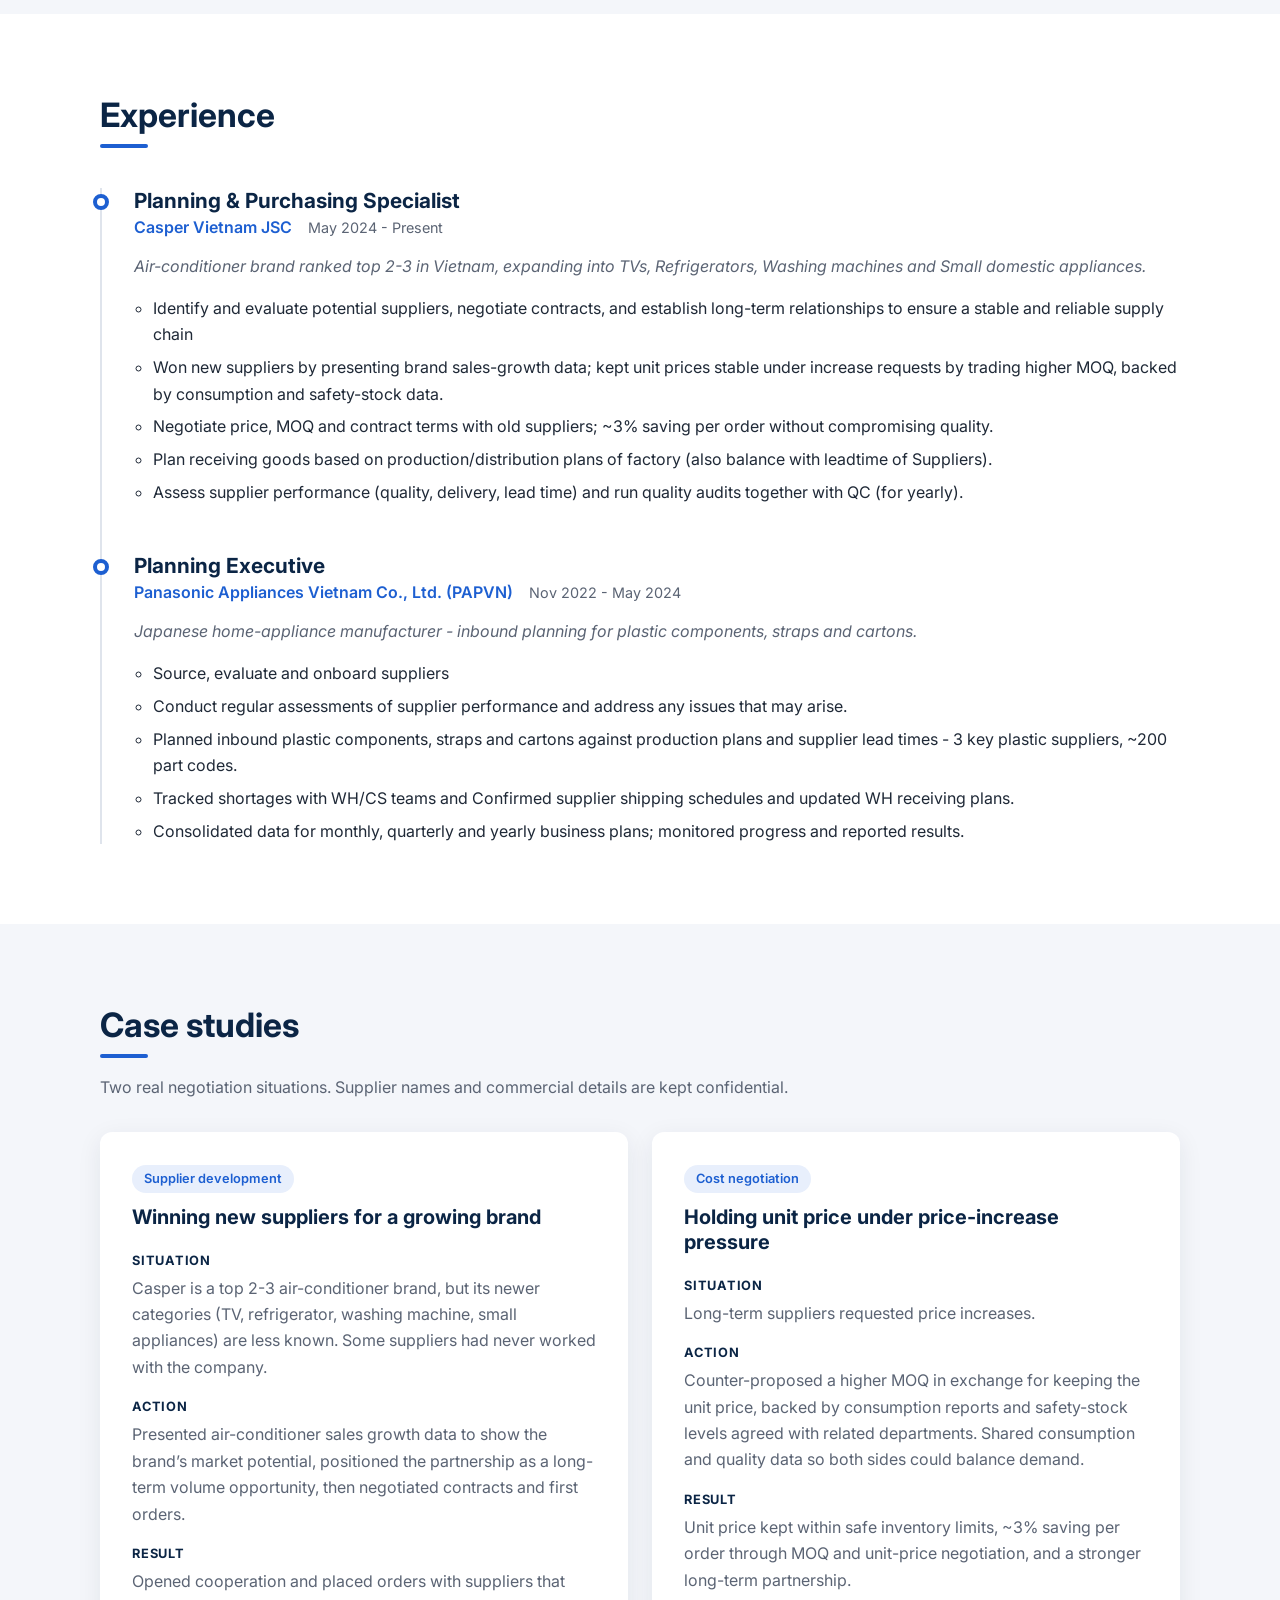
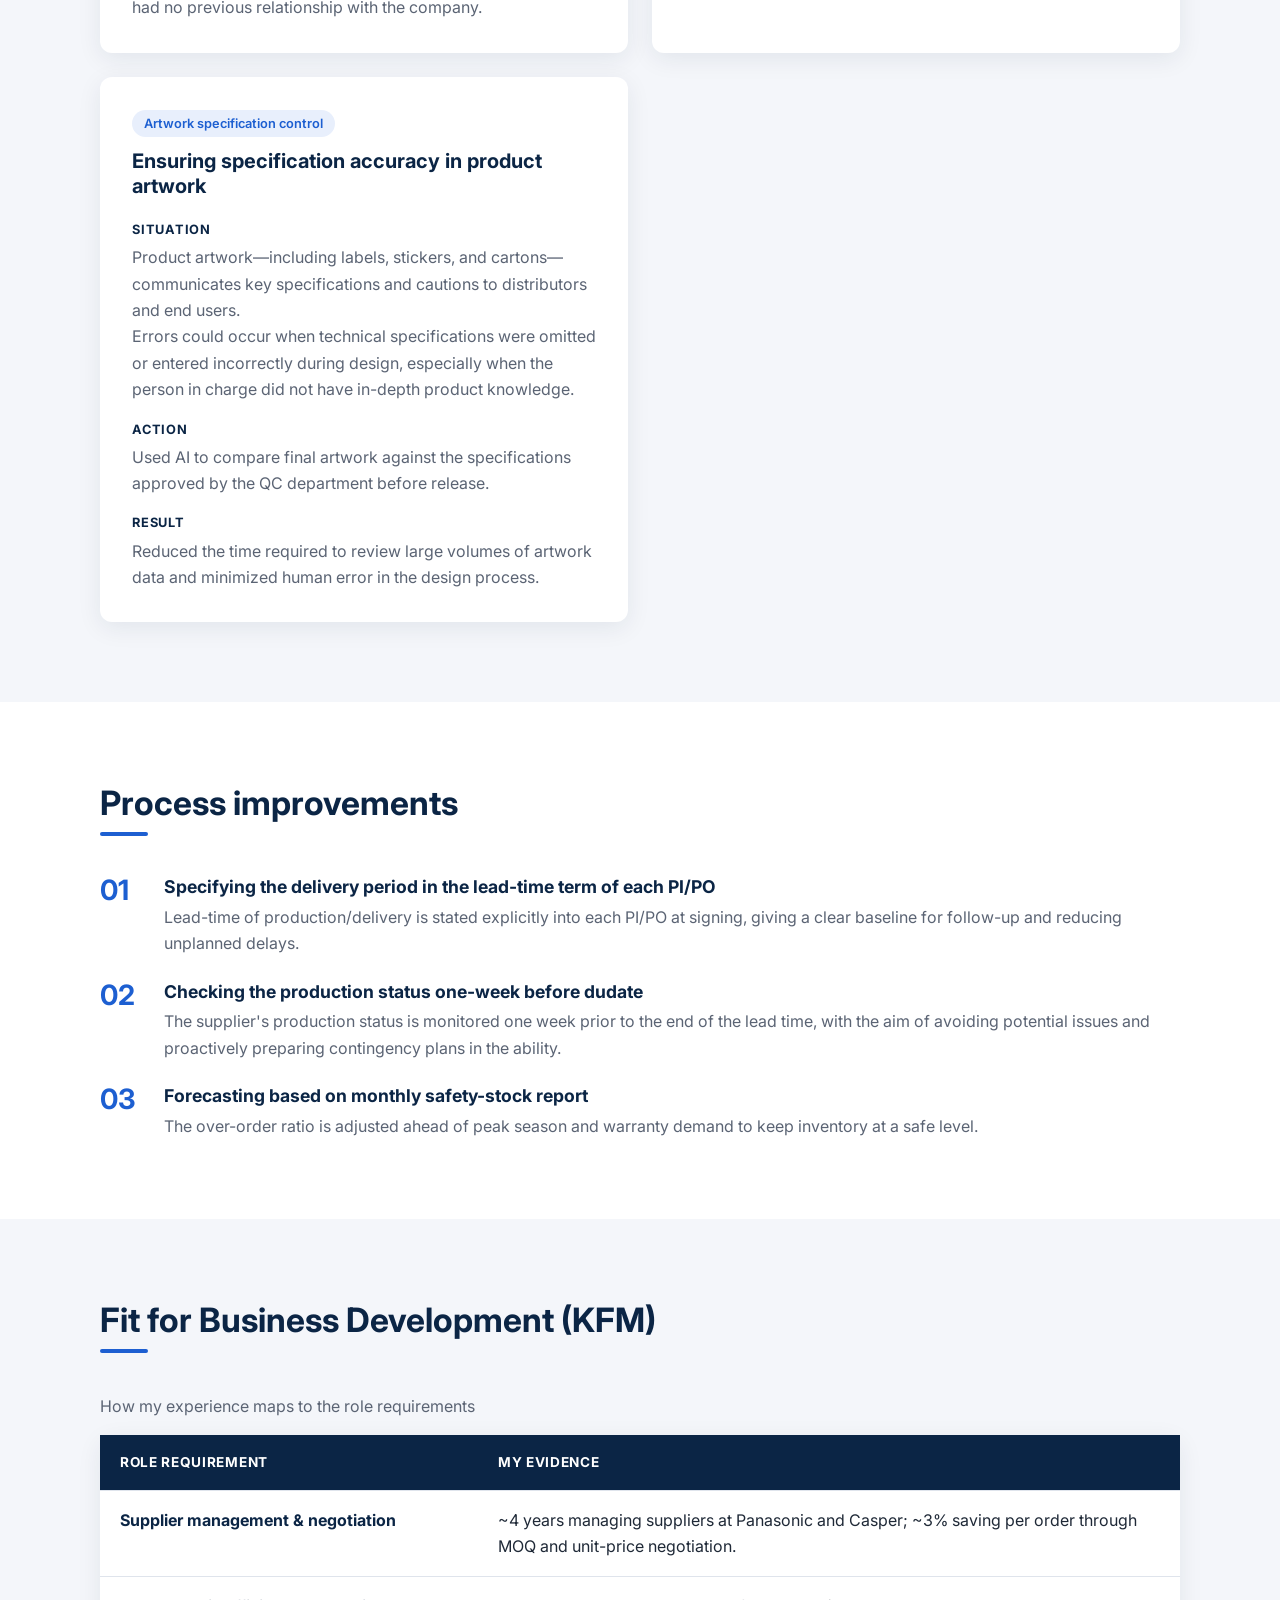
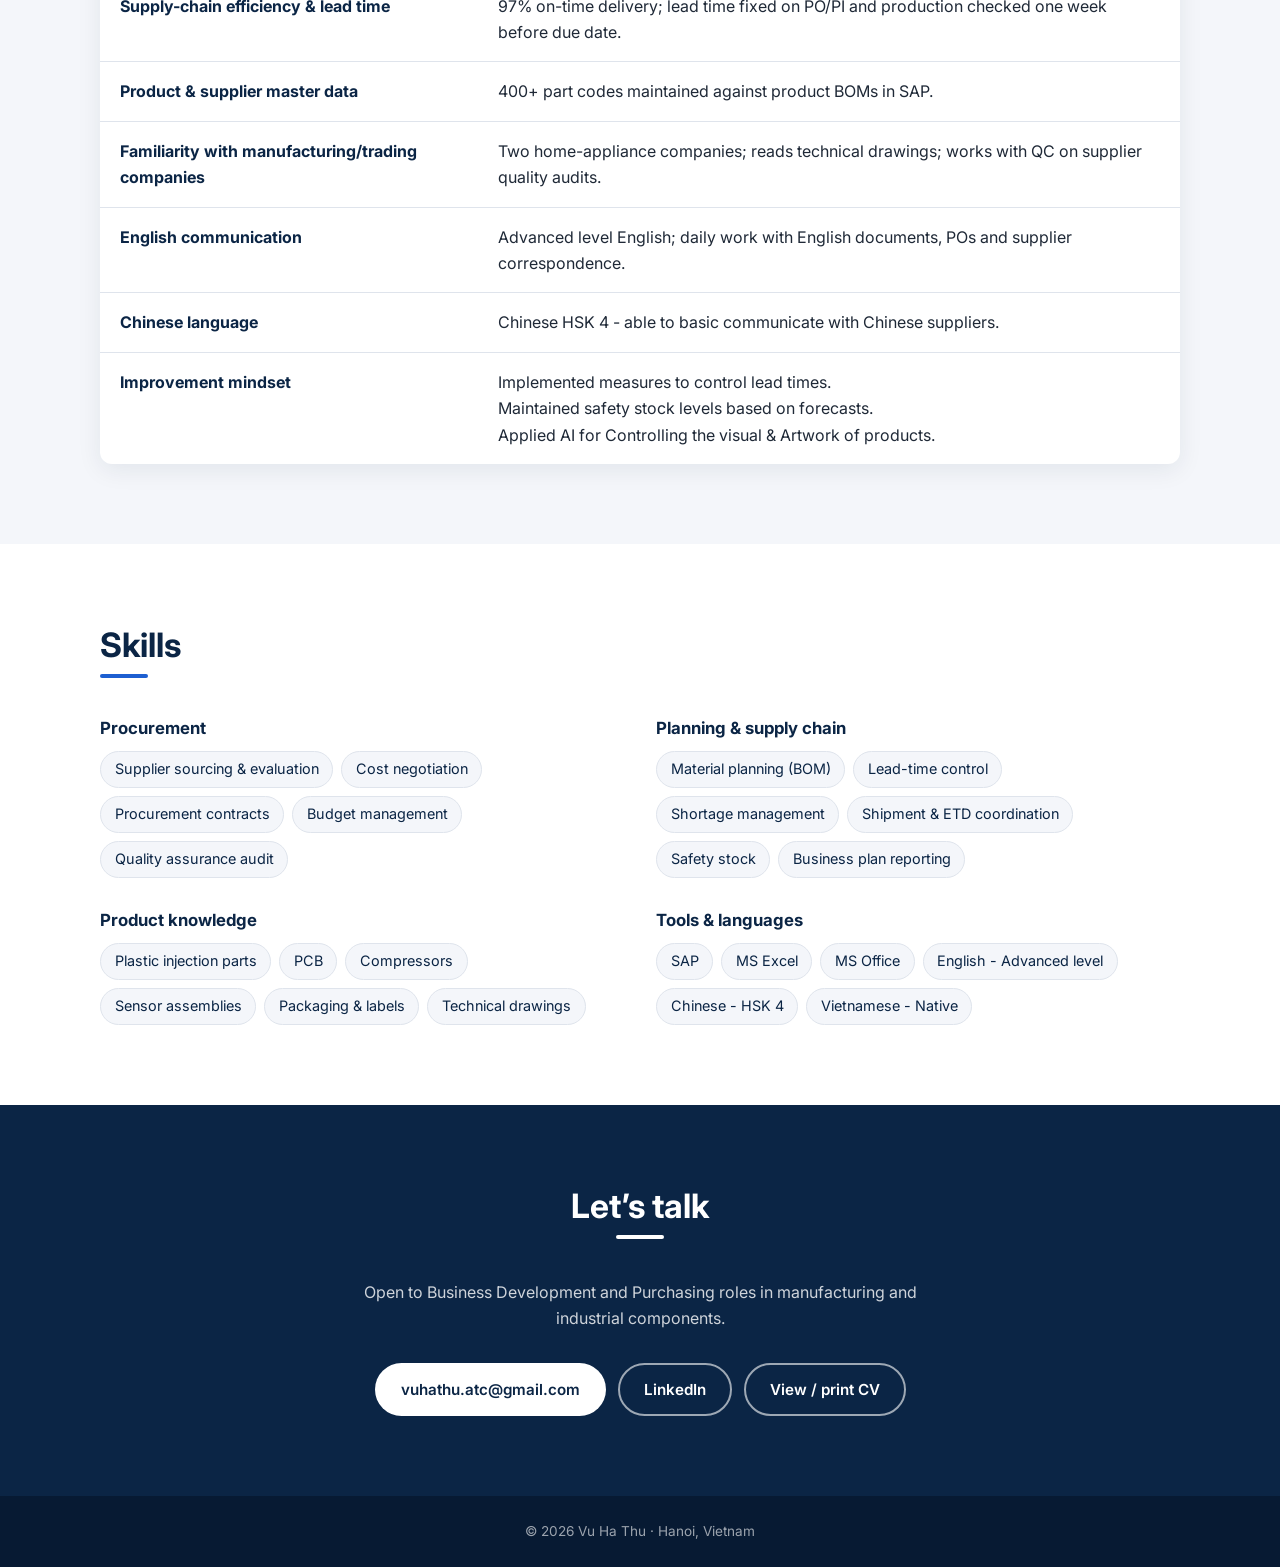
==== commit 5de15f0b: "Add files via upload" ====
--- a/index.html
+++ b/index.html
@@ -188,7 +188,7 @@
             <div class="kpi-list__item">
               <div class="kpi-card">
                 <dt class="kpi-card__label">
-                  Key plastic-part suppliers managed at two manufacturers
+                  Main suppliers - that in charge for management at 02 companies
                 </dt>
                 <dd class="kpi-card__value"><data value="5">5</data></dd>
               </div>
@@ -216,31 +216,31 @@
                 </header>
                 <p class="job__context">
                   Air-conditioner brand ranked top 2-3 in Vietnam, expanding
-                  into TVs, refrigerators, washing machines and small domestic
+                  into TVs, Refrigerators, Washing machines and Small domestic
                   appliances.
                 </p>
                 <ul class="job__duties">
                   <li>
-                    Source, evaluate and onboard suppliers for air-conditioner
-                    BOM components - PCBs, compressors, sensor assemblies,
-                    plastic parts, cartons and labels (200-300 part codes).
-                  </li>
-                  <li>
-                    Negotiate price, MOQ and contract terms to achieve cost
-                    savings without compromising quality.
-                  </li>
-                  <li>
-                    Plan purchases against the production plan, sales forecast
-                    and warranty spare-part demand from the Customer Service
-                    team.
+                    Identify and evaluate potential suppliers, negotiate
+                    contracts, and establish long-term relationships to ensure a
+                    stable and reliable supply chain
+                  </li>
+                  <li>
+                    Won new suppliers by presenting brand sales-growth data;
+                    kept unit prices stable under increase requests by trading
+                    higher MOQ, backed by consumption and safety-stock data.
+                  </li>
+                  <li>
+                    Negotiate price, MOQ and contract terms with old suppliers;
+                    ~3% saving per order without compromising quality.
+                  </li>
+                  <li>
+                    Plan receiving goods based on production/distribution plans
+                    of factory (also balance with leadtime of Suppliers).
                   </li>
                   <li>
                     Assess supplier performance (quality, delivery, lead time)
-                    and run quality audits together with QC.
-                  </li>
-                  <li>
-                    Work with internal stakeholders to build and control the
-                    procurement budget.
+                    and run quality audits together with QC (for yearly).
                   </li>
                 </ul>
               </article>
@@ -262,27 +262,23 @@
                   plastic components, straps and cartons.
                 </p>
                 <ul class="job__duties">
-                  <li>
-                    Planned inbound materials based on factory production and
-                    distribution plans, balanced against supplier lead times.
-                  </li>
-                  <li>
-                    Coordinated 3 main plastic suppliers covering ~200 plastic
-                    part codes.
-                  </li>
-                  <li>
-                    Tracked shortages per shipment against warehouse stock and
-                    pushed suppliers to expedite production and urgent
-                    deliveries to meet customer dates and export ETD vessels.
-                  </li>
-                  <li>
-                    Confirmed supplier shipping schedules and updated receiving
-                    plans for the warehouse.
+                  <li>Source, evaluate and onboard suppliers</li>
+                  <li>
+                    Conduct regular assessments of supplier performance and
+                    address any issues that may arise.
+                  </li>
+                  <li>
+                    Planned inbound plastic components, straps and cartons
+                    against production plans and supplier lead times - 3 key
+                    plastic suppliers, ~200 part codes.
+                  </li>
+                  <li>
+                    Tracked shortages with WH/CS teams and Confirmed supplier
+                    shipping schedules and updated WH receiving plans.
                   </li>
                   <li>
                     Consolidated data for monthly, quarterly and yearly business
-                    plans; monitored implementation and produced periodic
-                    performance reports.
+                    plans; monitored progress and reported results.
                   </li>
                 </ul>
               </article>
@@ -361,6 +357,36 @@
                 </dl>
               </article>
             </div>
+            <div class="case-list__item">
+              <article class="case-card">
+                <p class="case-card__tag">Artwork specification control</p>
+                <h3 class="case-card__heading">
+                  Ensuring specification accuracy in product artwork
+                </h3>
+                <dl class="case-card__steps">
+                  <dt class="case-card__step-label">Situation</dt>
+                  <dd class="case-card__step-text">
+                    Product artwork—including labels, stickers, and cartons—
+                    communicates key specifications and cautions to distributors
+                    and end users.
+                    <br>
+                    Errors could occur when technical specifications were omitted
+                    or entered incorrectly during design, especially when the
+                    person in charge did not have in-depth product knowledge.
+                  </dd>
+                  <dt class="case-card__step-label">Action</dt>
+                  <dd class="case-card__step-text">
+                    Used AI to compare final artwork against the specifications
+                    approved by the QC department before release.
+                  </dd>
+                  <dt class="case-card__step-label">Result</dt>
+                  <dd class="case-card__step-text">
+                    Reduced the time required to review large volumes of artwork
+                    data and minimized human error in the design process.
+                  </dd>
+                </dl>
+              </article>
+            </div>
           </div>
         </div>
       </section>
@@ -377,27 +403,29 @@
           <ol class="improvement-list">
             <li class="improvement-list__item">
               <h3 class="improvement-list__heading">
-                Lead time written into every PO / PI
+                Specifying the delivery period in the lead-time term of each
+                PI/PO
               </h3>
               <p class="improvement-list__text">
-                Lead time is stated explicitly on the purchase order and
-                proforma invoice at signing, giving a clear baseline for
-                follow-up and reducing unplanned delays.
+                Lead-time of production/delivery is stated explicitly into each
+                PI/PO at signing, giving a clear baseline for follow-up and
+                reducing unplanned delays.
               </p>
             </li>
             <li class="improvement-list__item">
               <h3 class="improvement-list__heading">
-                Production check one week before due date
+                Checking the production status one-week before dudate
               </h3>
               <p class="improvement-list__text">
-                Supplier production status is followed up one week before the
-                lead time ends, with a backup plan prepared from the sales
-                forecast.
+                The supplier's production status is monitored one week prior to
+                the end of the lead time, with the aim of avoiding potential
+                issues and proactively preparing contingency plans in the
+                ability.
               </p>
             </li>
             <li class="improvement-list__item">
               <h3 class="improvement-list__heading">
-                Forecast-based buffer stock
+                Forecasting based on monthly safety-stock report
               </h3>
               <p class="improvement-list__text">
                 The over-order ratio is adjusted ahead of peak season and
@@ -447,9 +475,11 @@
                 <td>400+ part codes maintained against product BOMs in SAP.</td>
               </tr>
               <tr>
-                <th scope="row">Familiarity with manufacturing</th>
+                <th scope="row">
+                  Familiarity with manufacturing/trading companies
+                </th>
                 <td>
-                  Two home-appliance factories; reads technical drawings; works
+                  Two home-appliance companies; reads technical drawings; works
                   with QC on supplier quality audits.
                 </td>
               </tr>
@@ -463,15 +493,18 @@
               <tr>
                 <th scope="row">Chinese language</th>
                 <td>
-                  Chinese HSK 4 - able to communicate with Chinese-speaking
+                  Chinese HSK 4 - able to basic communicate with Chinese
                   suppliers.
                 </td>
               </tr>
               <tr>
                 <th scope="row">Improvement mindset</th>
                 <td>
-                  Introduced lead-time control and forecast-based buffer-stock
-                  practices.
+                  Implemented measures to control lead times.
+                  <br />
+                  Maintained safety stock levels based on forecasts.
+                  <br />
+                  Applied AI for Controlling the visual & Artwork of products.
                 </td>
               </tr>
             </tbody>
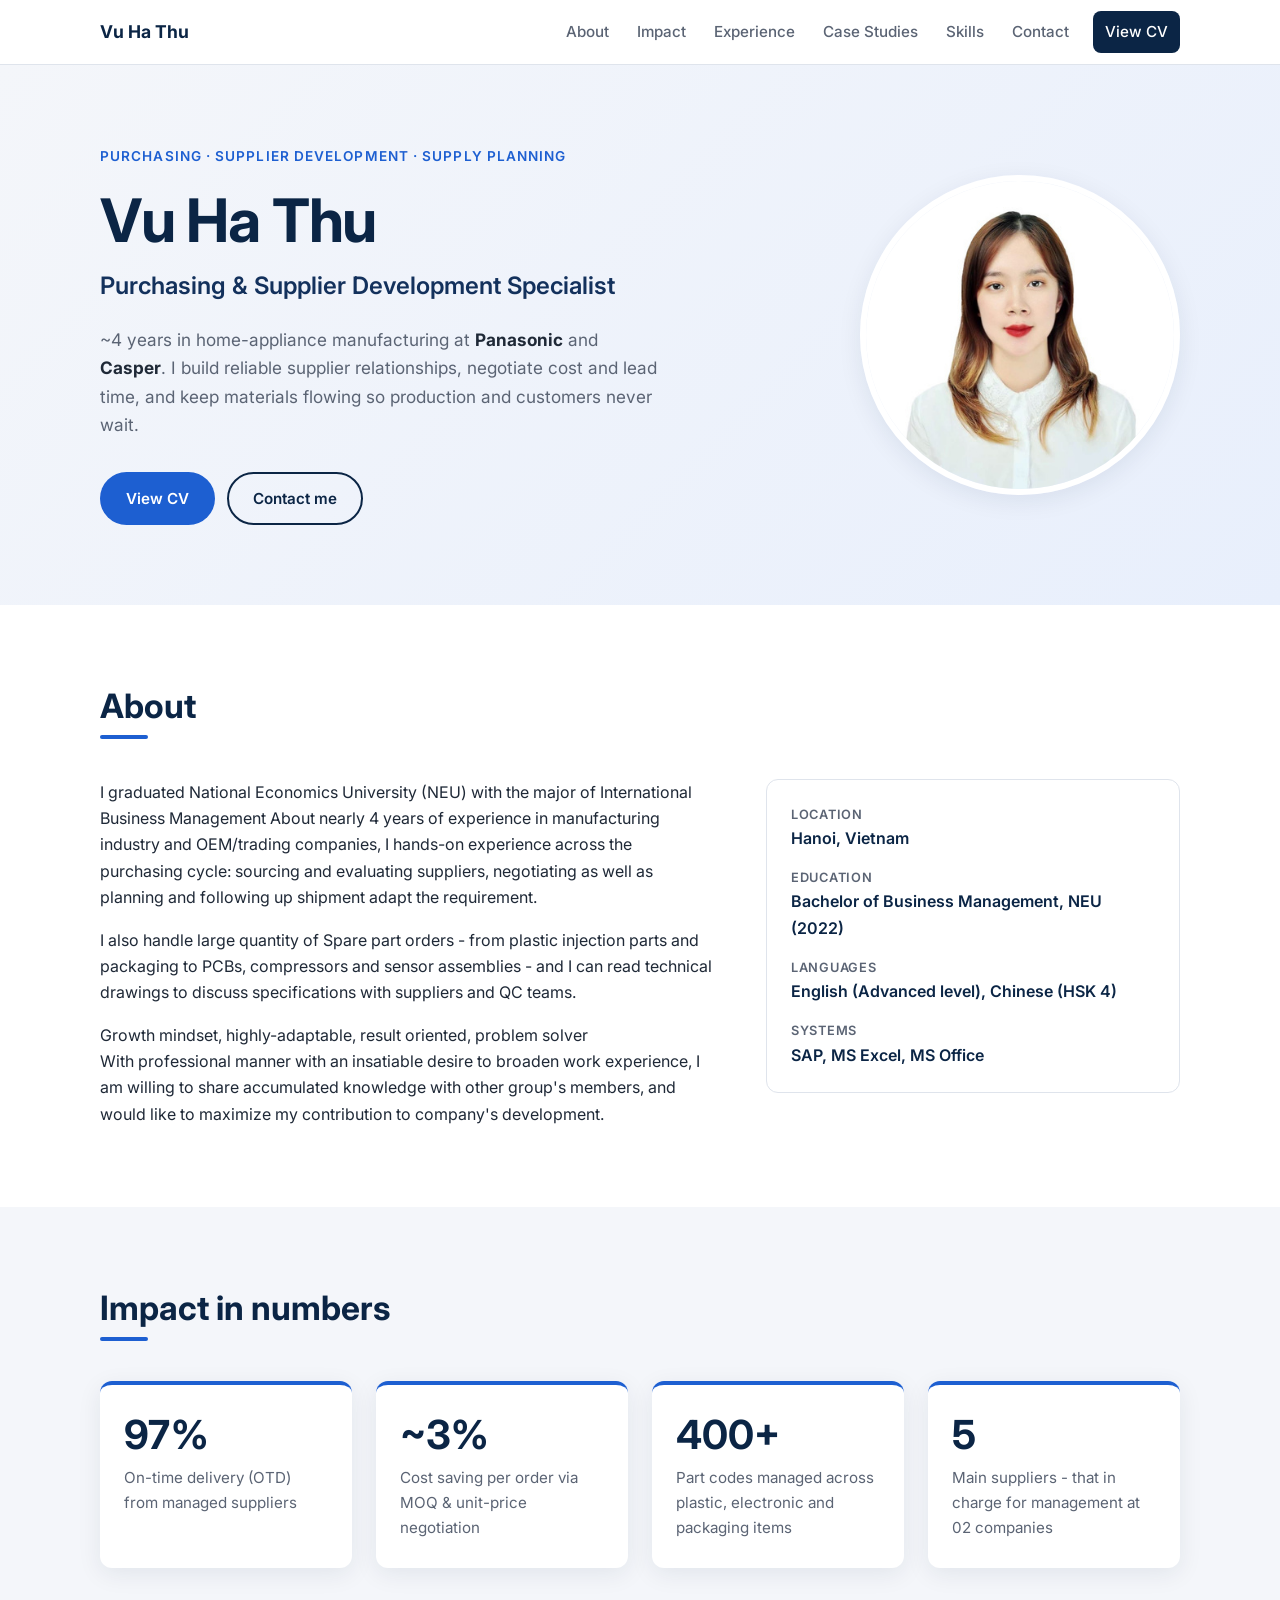
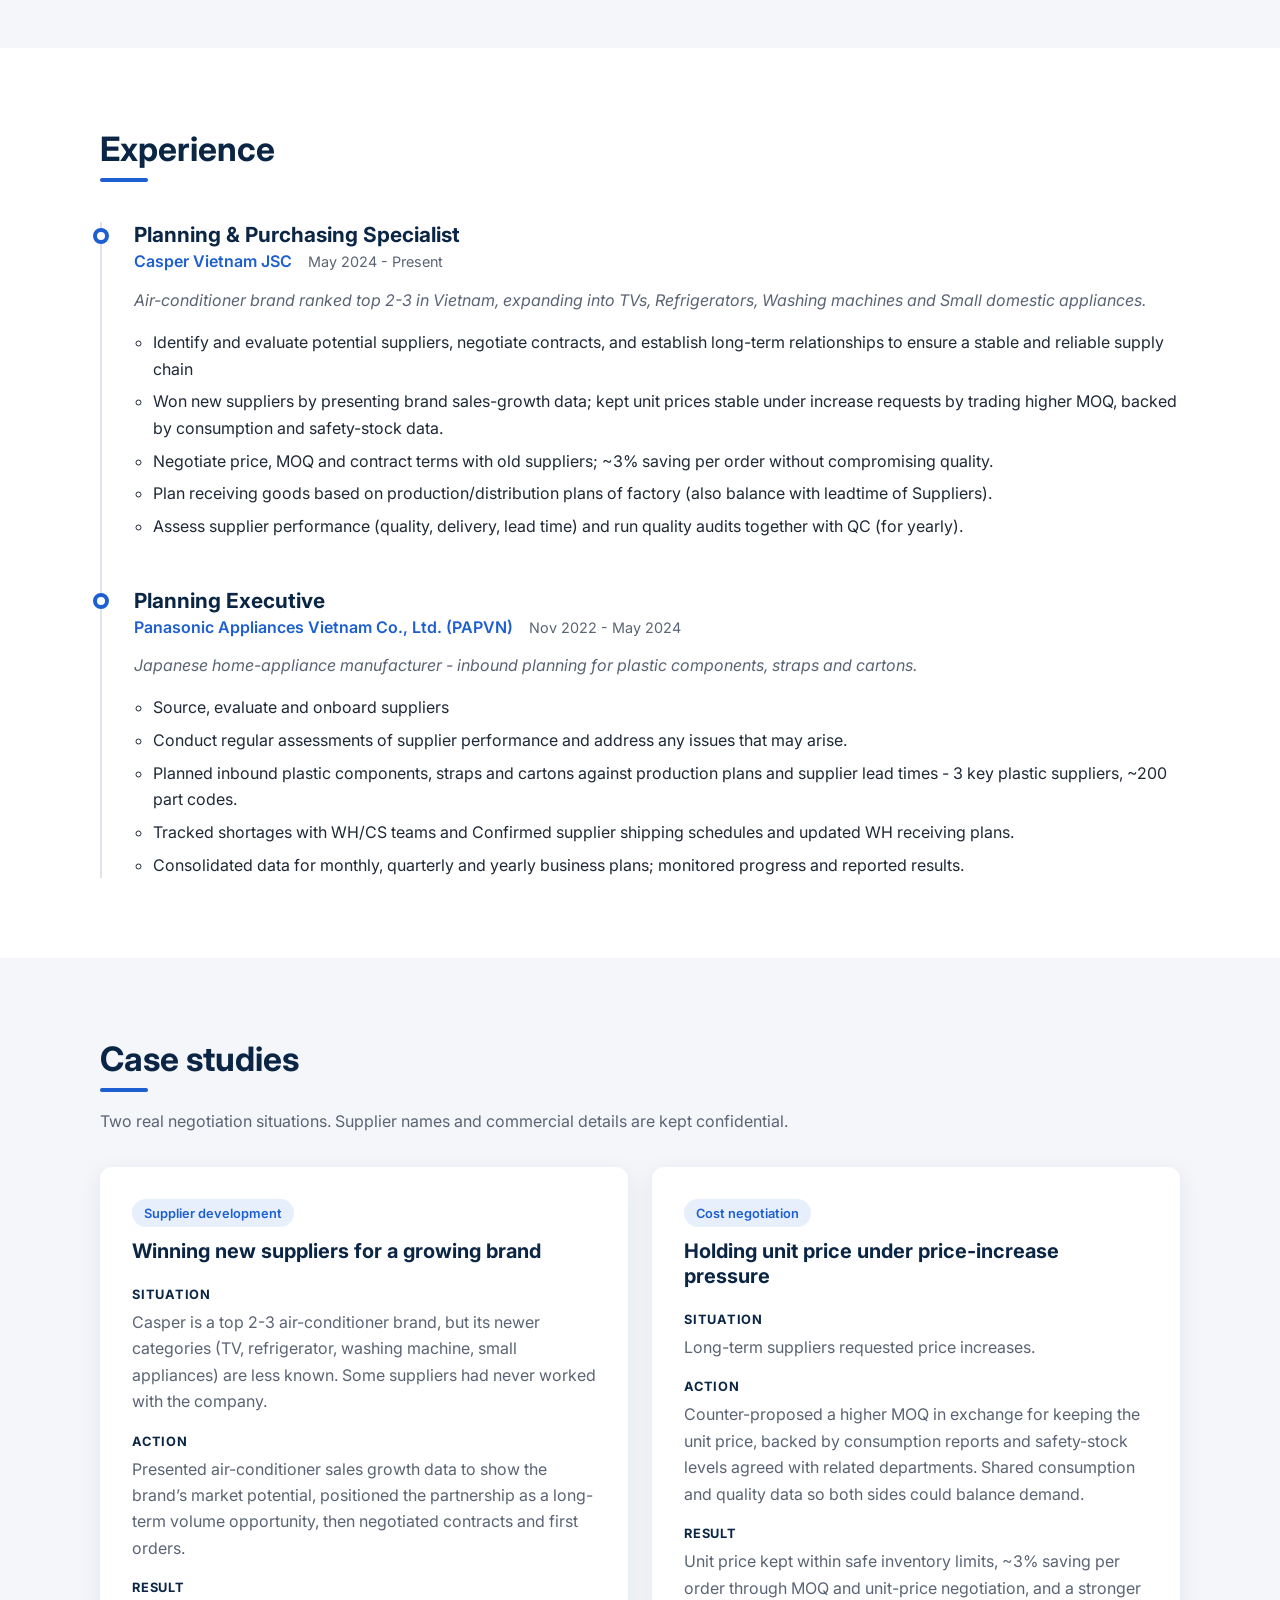
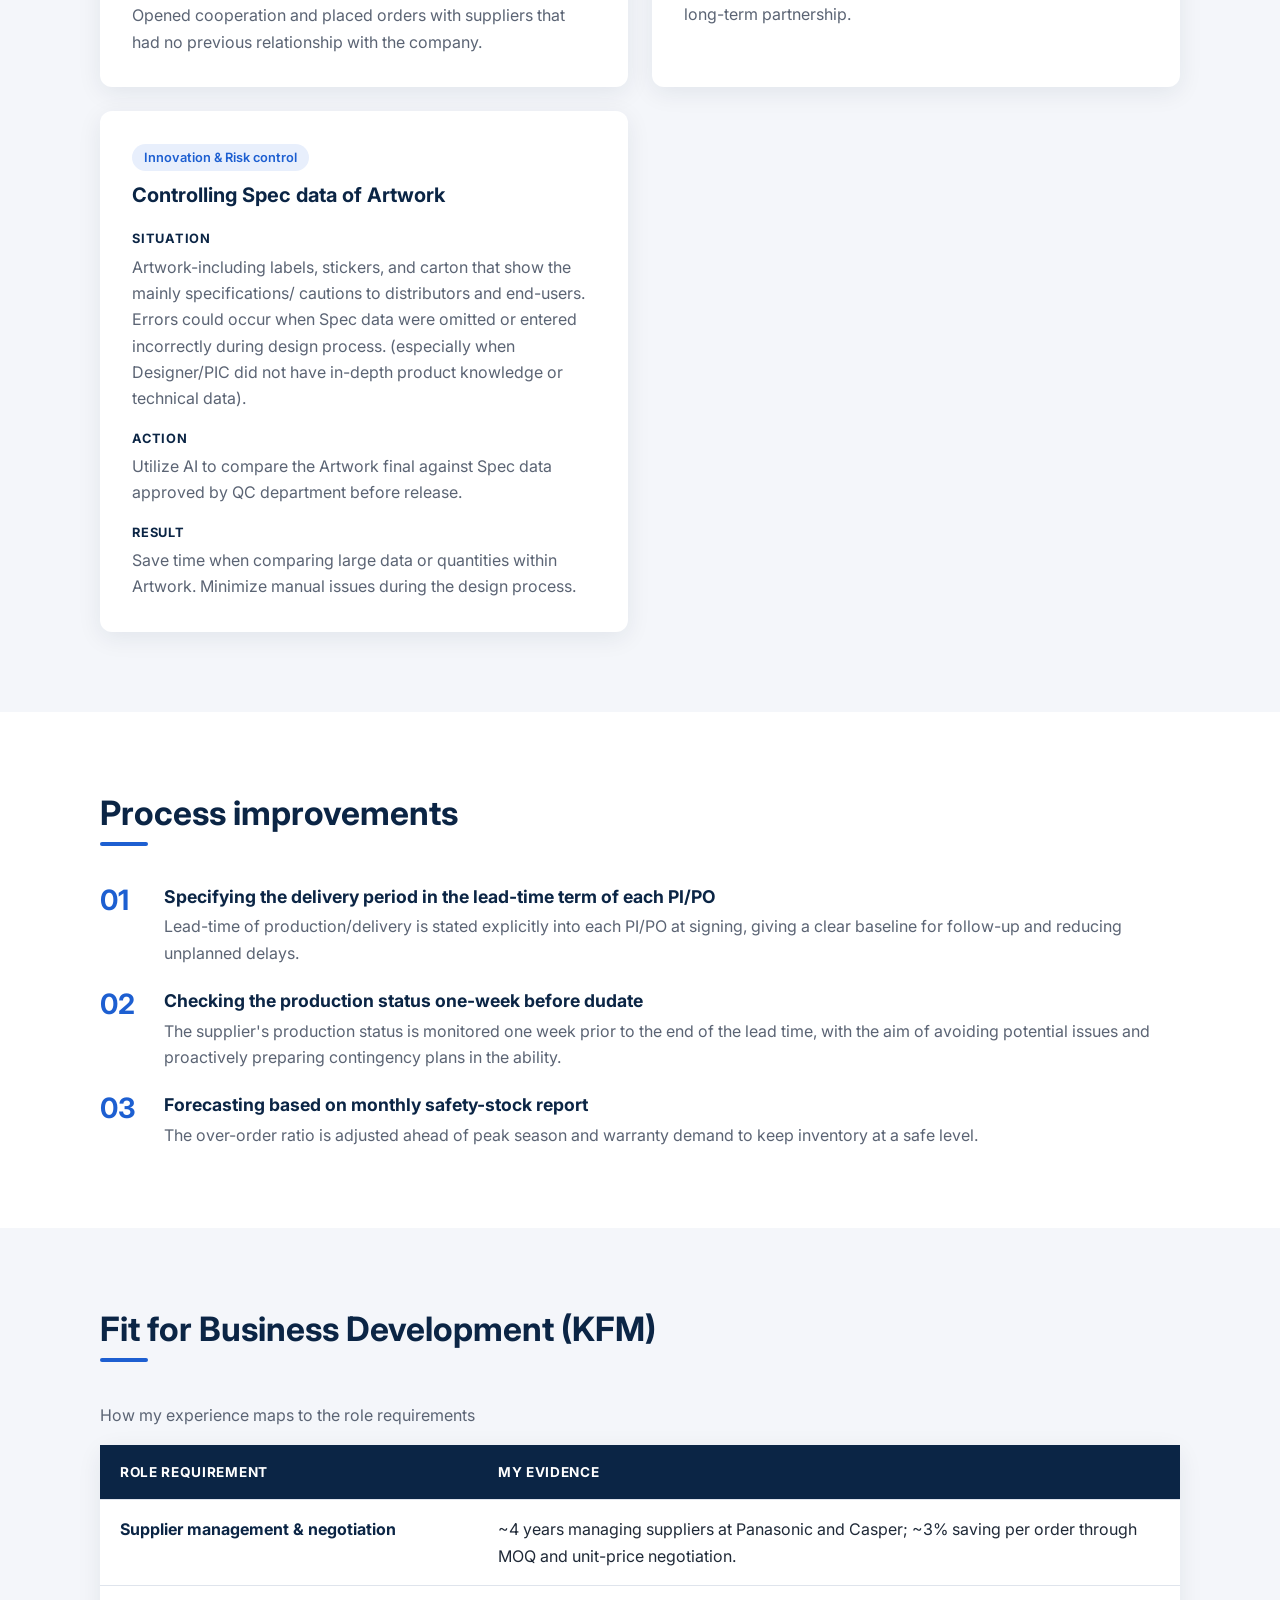
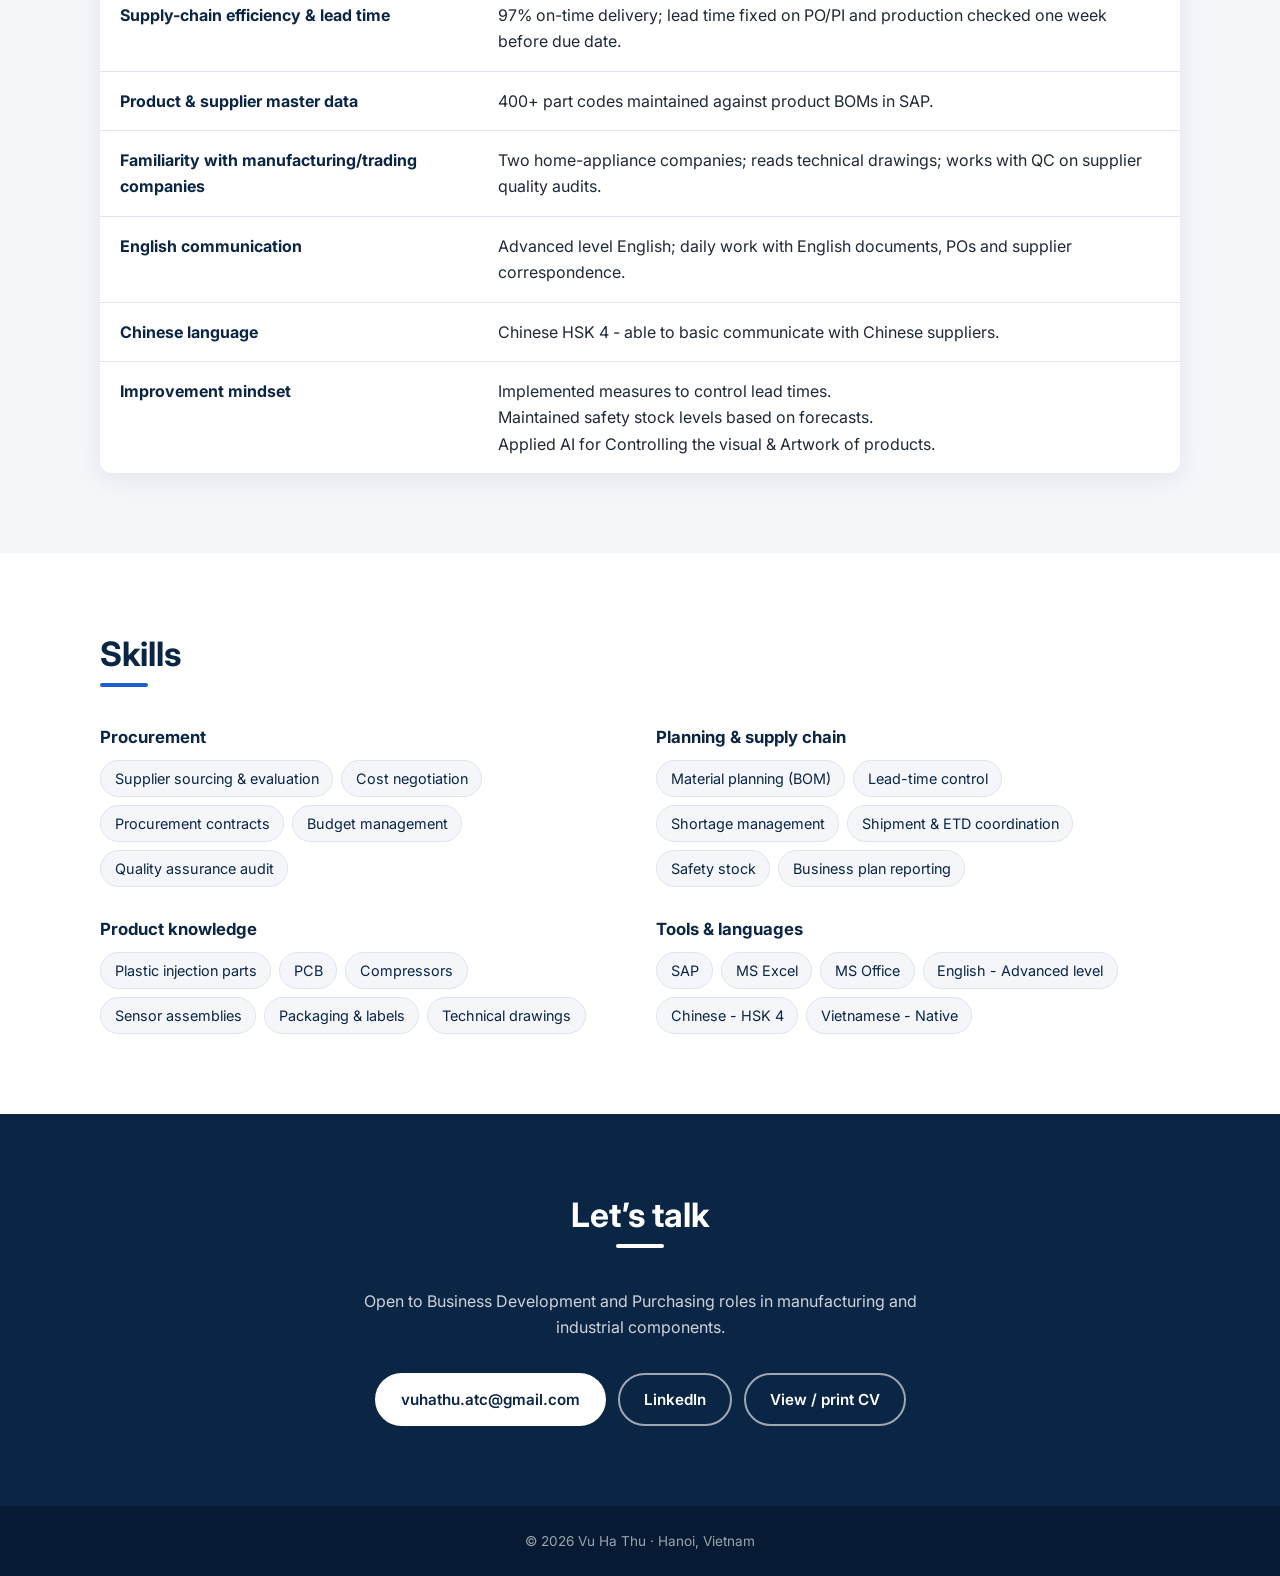
==== commit 541c5bf3: "Add files via upload" ====
--- a/index.html
+++ b/index.html
@@ -105,23 +105,26 @@
           <div class="about">
             <div class="about__text">
               <p>
-                I am a Business Management graduate of the National Economics
-                University (NEU) with hands-on experience across the purchasing
-                cycle in manufacturing: sourcing and evaluating suppliers,
-                negotiating price, MOQ and lead time, planning materials against
-                production and sales forecasts, and following up shipments until
-                goods reach the warehouse.
+                I graduated National Economics University (NEU) with the major
+                of International Business Management About nearly 4 years of
+                experience in manufacturing industry and OEM/trading companies,
+                I hands-on experience across the purchasing cycle: sourcing and
+                evaluating suppliers, negotiating as well as planning and
+                following up shipment adapt the requirement.
               </p>
               <p>
-                I have handled hundreds of part codes - from plastic injection
-                parts and packaging to PCBs, compressors and sensor assemblies -
-                and I can read technical drawings to discuss specifications with
-                suppliers and QC teams.
+                I also handle large quantity of Spare part orders - from plastic
+                injection parts and packaging to PCBs, compressors and sensor
+                assemblies - and I can read technical drawings to discuss
+                specifications with suppliers and QC teams.
               </p>
               <p>
-                I am result-oriented, adapt quickly, and like to turn daily
-                problems into simple process improvements that make the supply
-                chain faster and more predictable.
+                Growth mindset, highly-adaptable, result oriented, problem
+                solver<br>
+                With professional manner with an insatiable desire to broaden
+                work experience, I am willing to share accumulated knowledge
+                with other group's members, and would like to maximize my
+                contribution to company's development.
               </p>
             </div>
             <dl class="about__facts">
@@ -357,32 +360,33 @@
                 </dl>
               </article>
             </div>
-            <div class="case-list__item">
+            <div class="case-list__item w-full">
               <article class="case-card">
-                <p class="case-card__tag">Artwork specification control</p>
+                <p class="case-card__tag">Innovation & Risk control</p>
                 <h3 class="case-card__heading">
-                  Ensuring specification accuracy in product artwork
+                  Controlling Spec data of Artwork
                 </h3>
                 <dl class="case-card__steps">
                   <dt class="case-card__step-label">Situation</dt>
                   <dd class="case-card__step-text">
-                    Product artwork—including labels, stickers, and cartons—
-                    communicates key specifications and cautions to distributors
-                    and end users.
-                    <br>
-                    Errors could occur when technical specifications were omitted
-                    or entered incorrectly during design, especially when the
-                    person in charge did not have in-depth product knowledge.
+                    Artwork-including labels, stickers, and carton that show the
+                    mainly specifications/ cautions to distributors and
+                    end-users.
+                    <br />
+                    Errors could occur when Spec data were omitted or entered
+                    incorrectly during design process. (especially when
+                    Designer/PIC did not have in-depth product knowledge or
+                    technical data).
                   </dd>
                   <dt class="case-card__step-label">Action</dt>
                   <dd class="case-card__step-text">
-                    Used AI to compare final artwork against the specifications
-                    approved by the QC department before release.
+                    Utilize AI to compare the Artwork final against Spec data
+                    approved by QC department before release.
                   </dd>
                   <dt class="case-card__step-label">Result</dt>
                   <dd class="case-card__step-text">
-                    Reduced the time required to review large volumes of artwork
-                    data and minimized human error in the design process.
+                    Save time when comparing large data or quantities within
+                    Artwork. Minimize manual issues during the design process.
                   </dd>
                 </dl>
               </article>
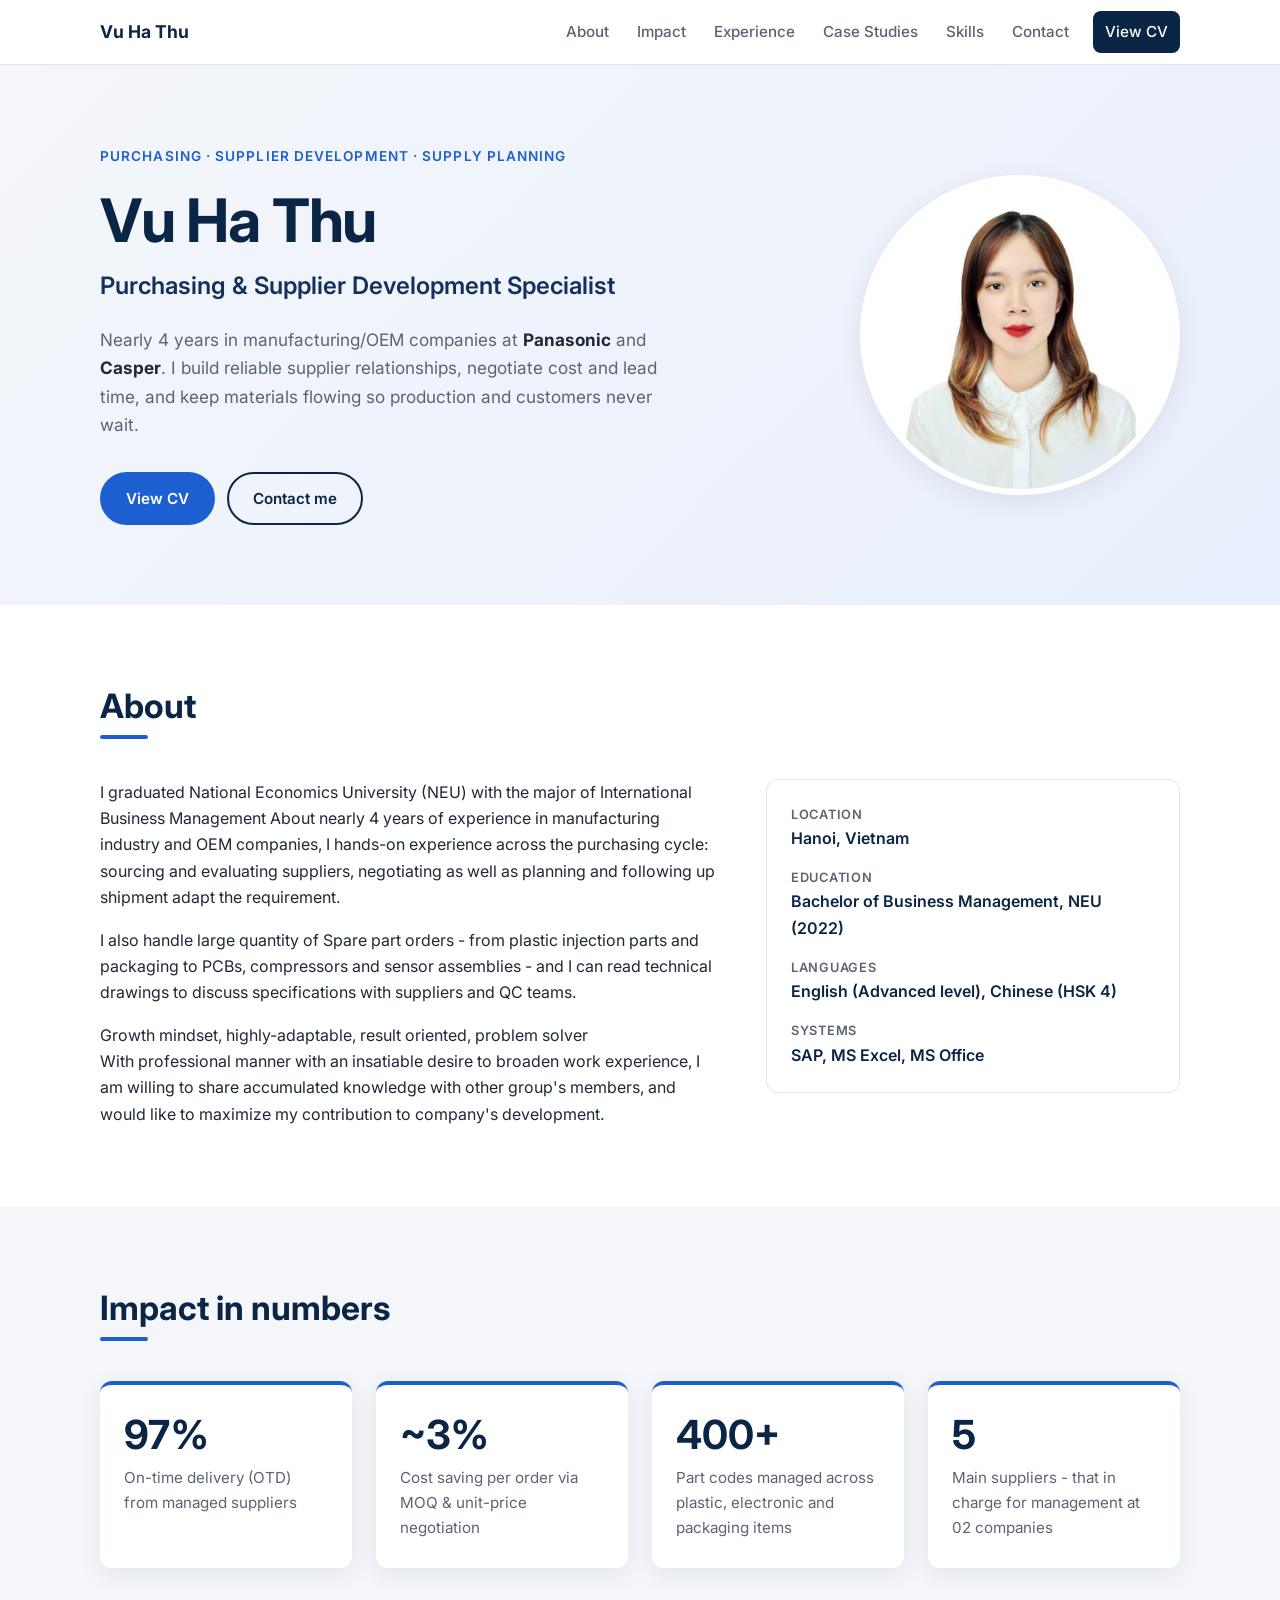
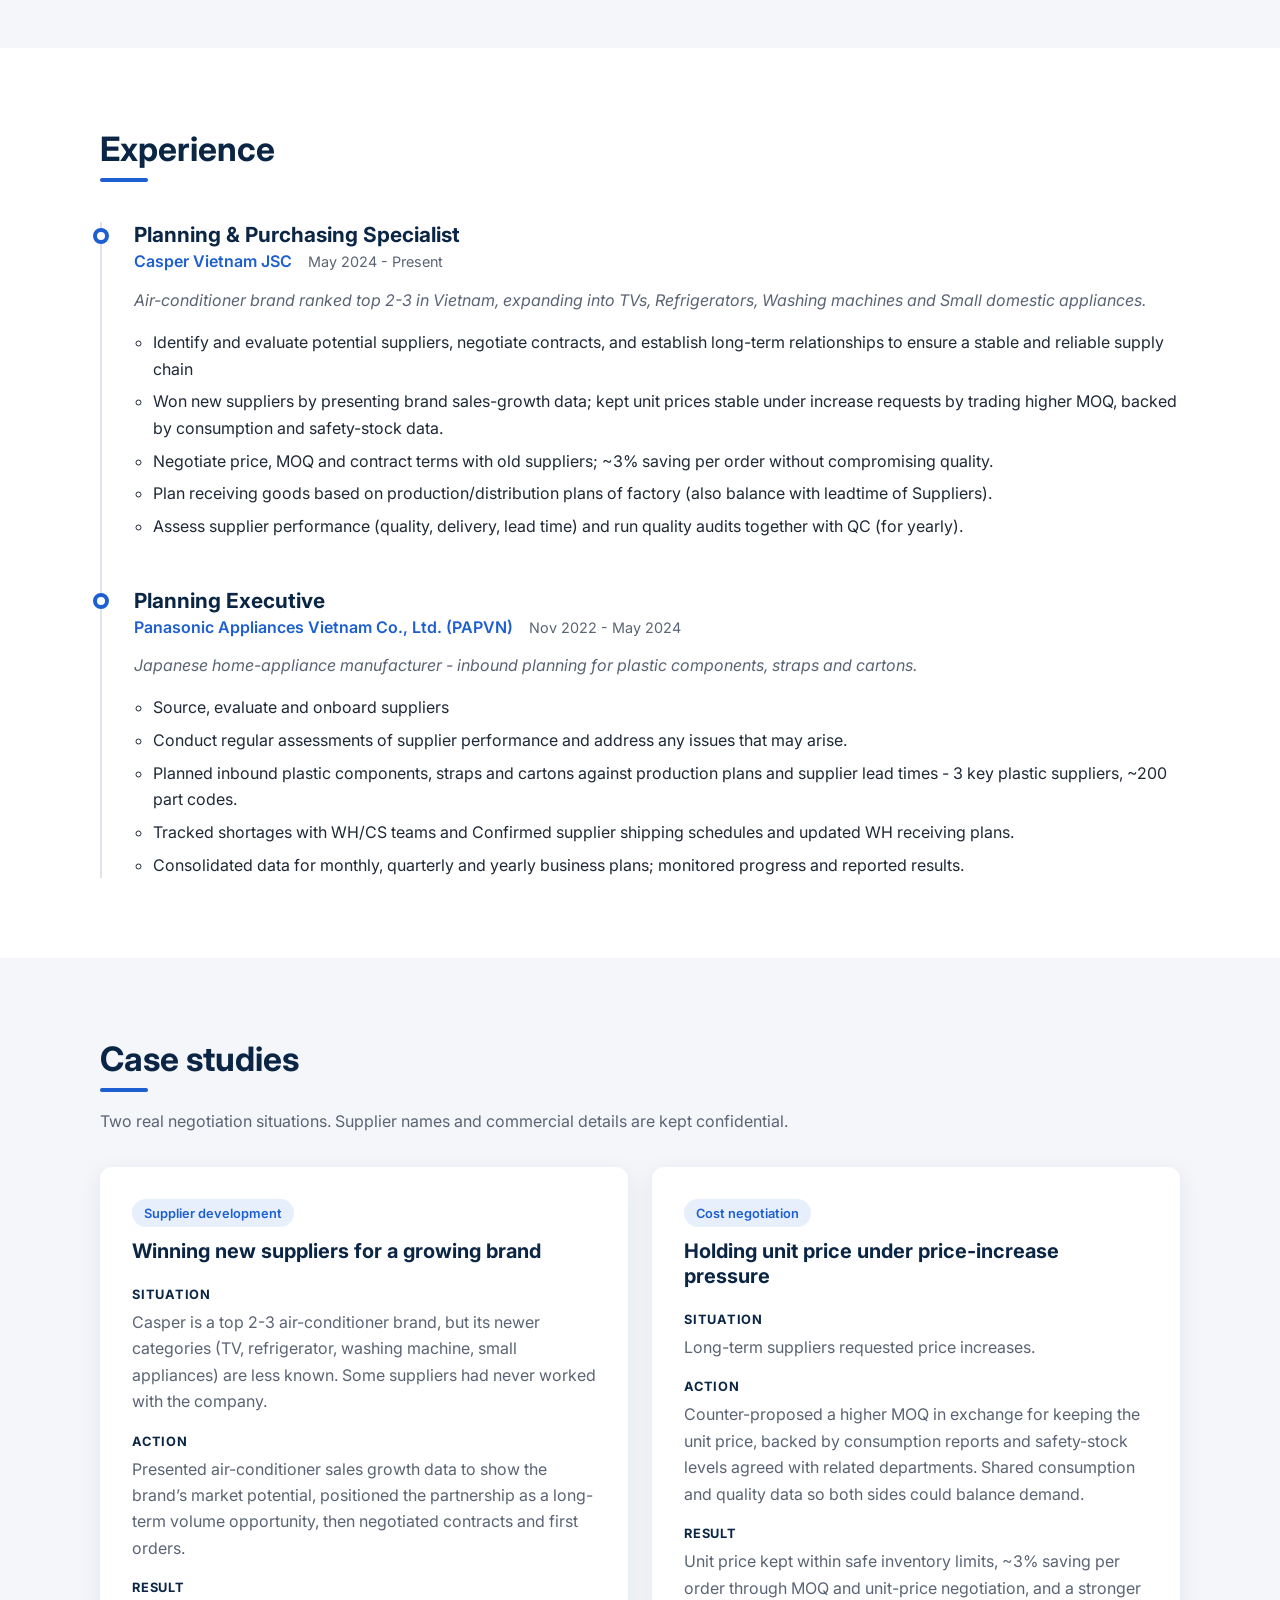
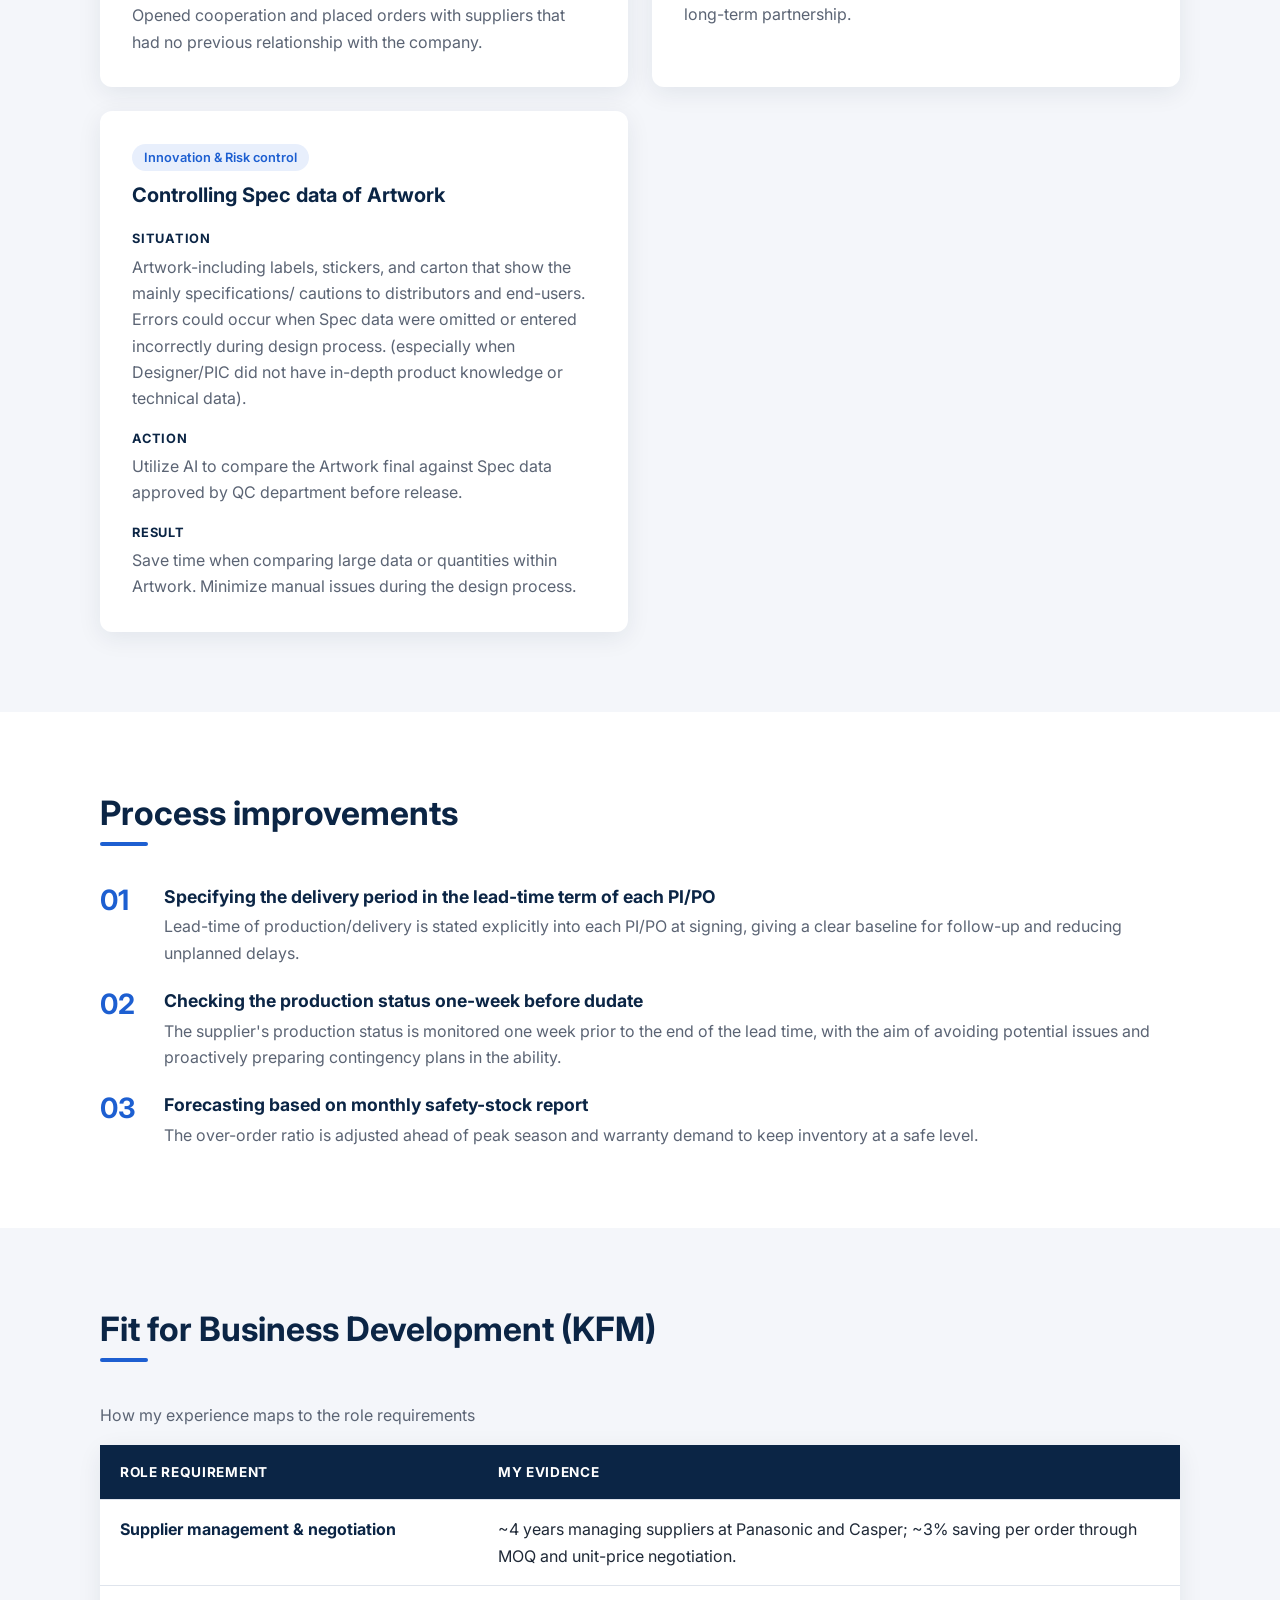
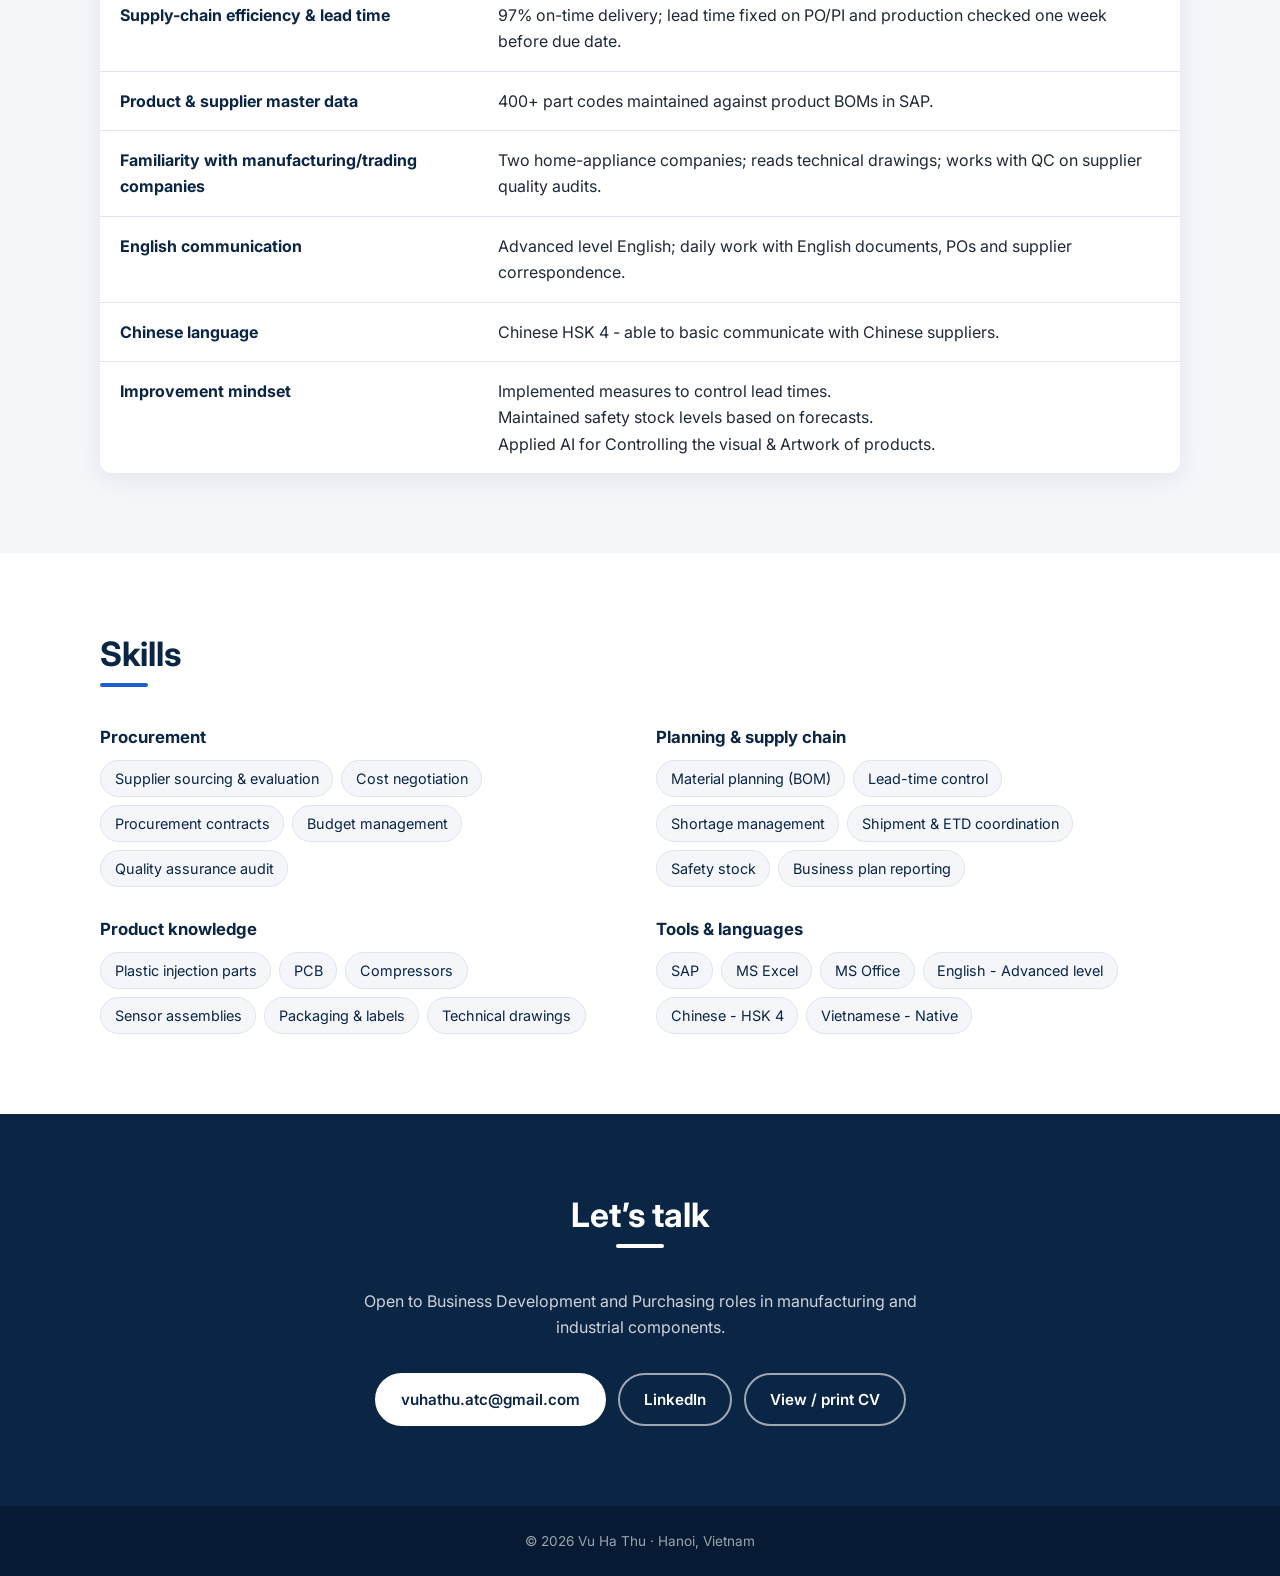
==== commit c634f6bf: "Add files via upload" ====
--- a/index.html
+++ b/index.html
@@ -76,7 +76,7 @@
               Purchasing & Supplier Development Specialist
             </p>
             <p class="hero__lead">
-              ~4 years in home-appliance manufacturing at
+              Nearly 4 years in manufacturing/OEM companies at
               <strong>Panasonic</strong> and <strong>Casper</strong>. I build
               reliable supplier relationships, negotiate cost and lead time, and
               keep materials flowing so production and customers never wait.
@@ -107,8 +107,8 @@
               <p>
                 I graduated National Economics University (NEU) with the major
                 of International Business Management About nearly 4 years of
-                experience in manufacturing industry and OEM/trading companies,
-                I hands-on experience across the purchasing cycle: sourcing and
+                experience in manufacturing industry and OEM companies, I
+                hands-on experience across the purchasing cycle: sourcing and
                 evaluating suppliers, negotiating as well as planning and
                 following up shipment adapt the requirement.
               </p>
@@ -120,7 +120,7 @@
               </p>
               <p>
                 Growth mindset, highly-adaptable, result oriented, problem
-                solver<br>
+                solver<br />
                 With professional manner with an insatiable desire to broaden
                 work experience, I am willing to share accumulated knowledge
                 with other group's members, and would like to maximize my
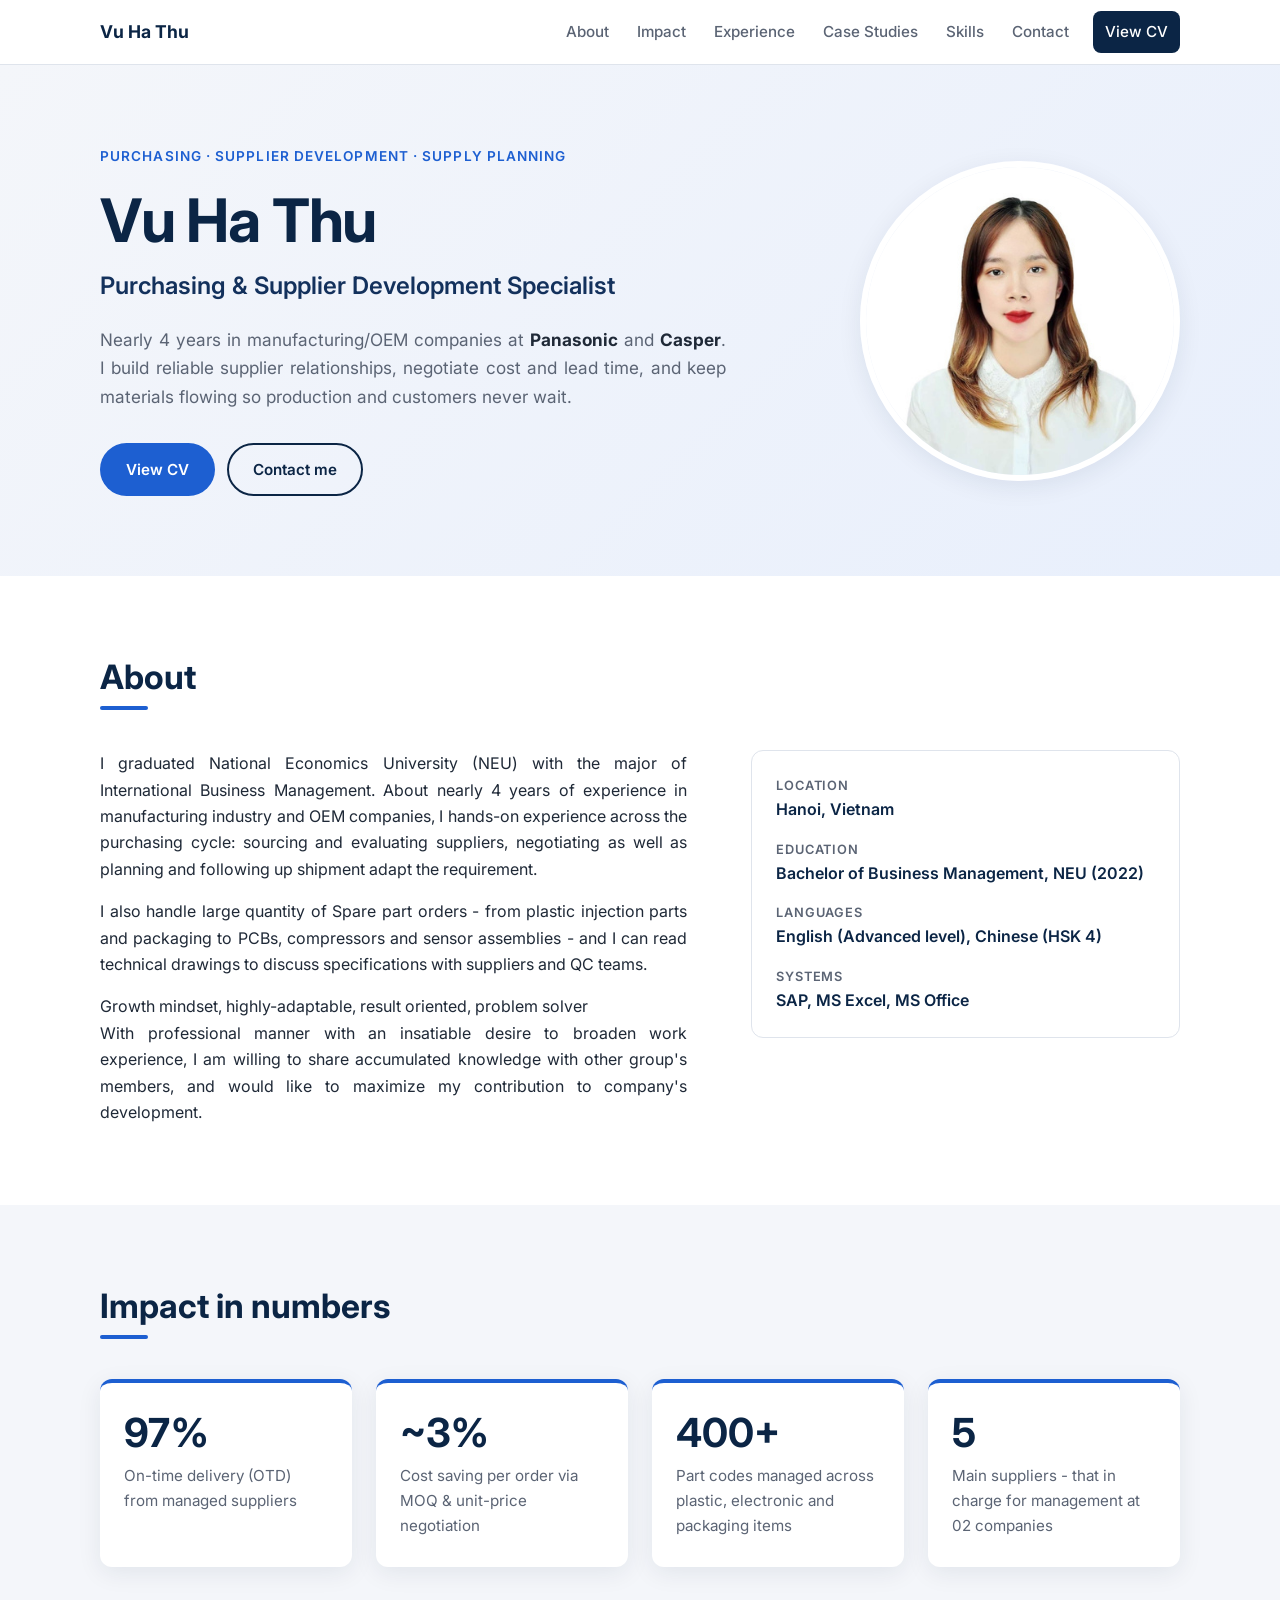
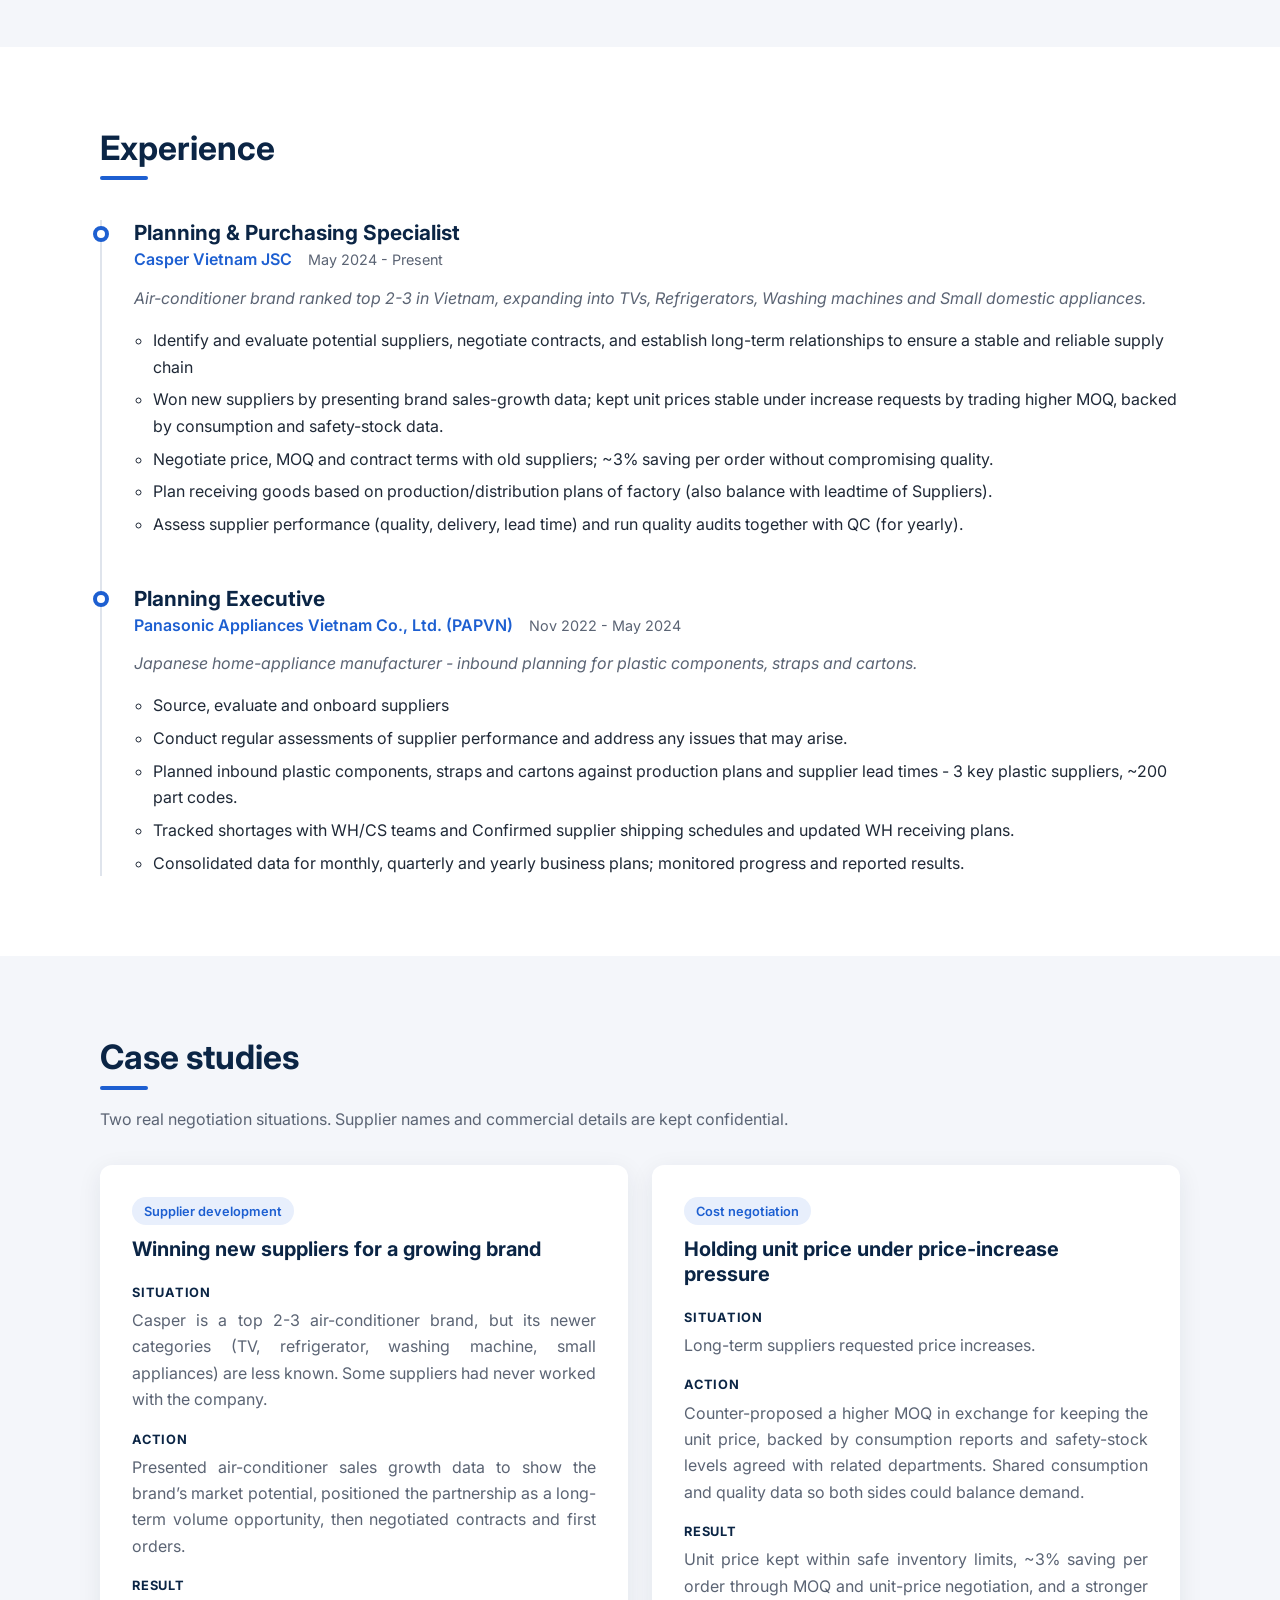
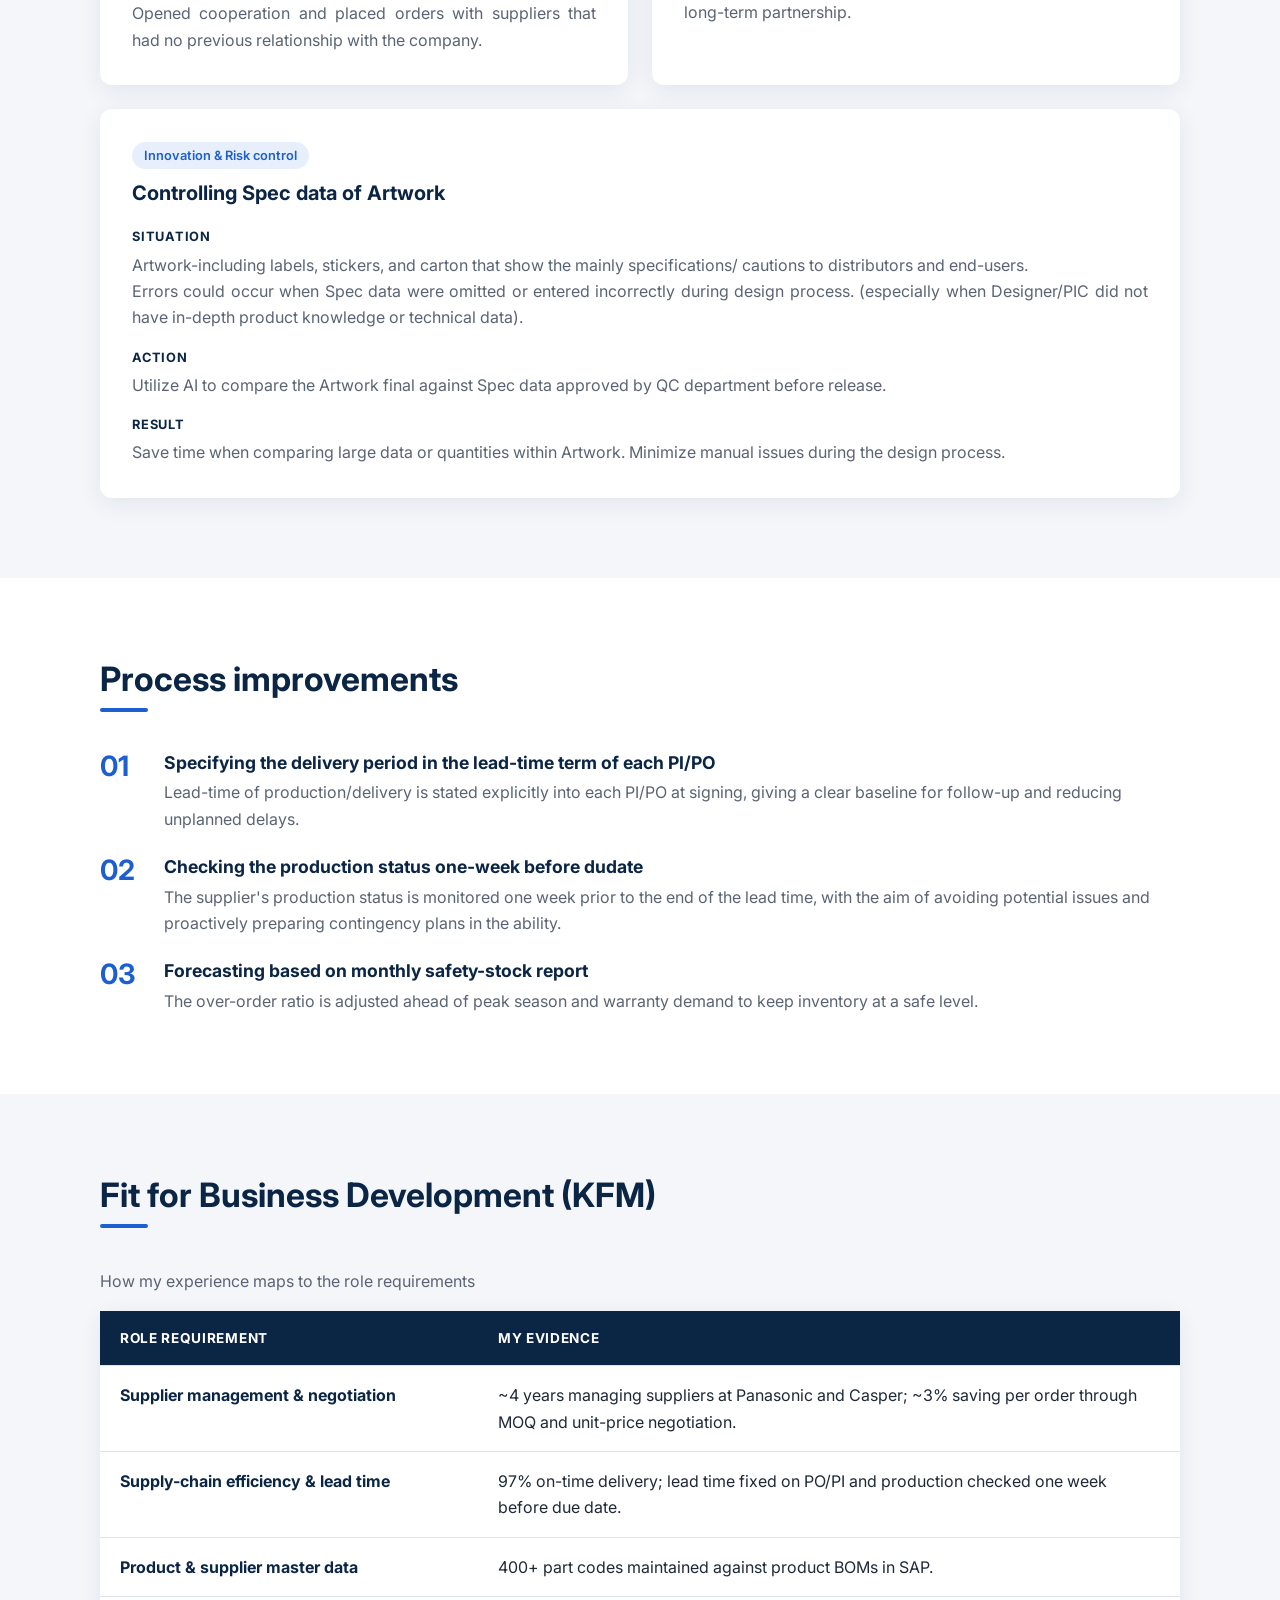
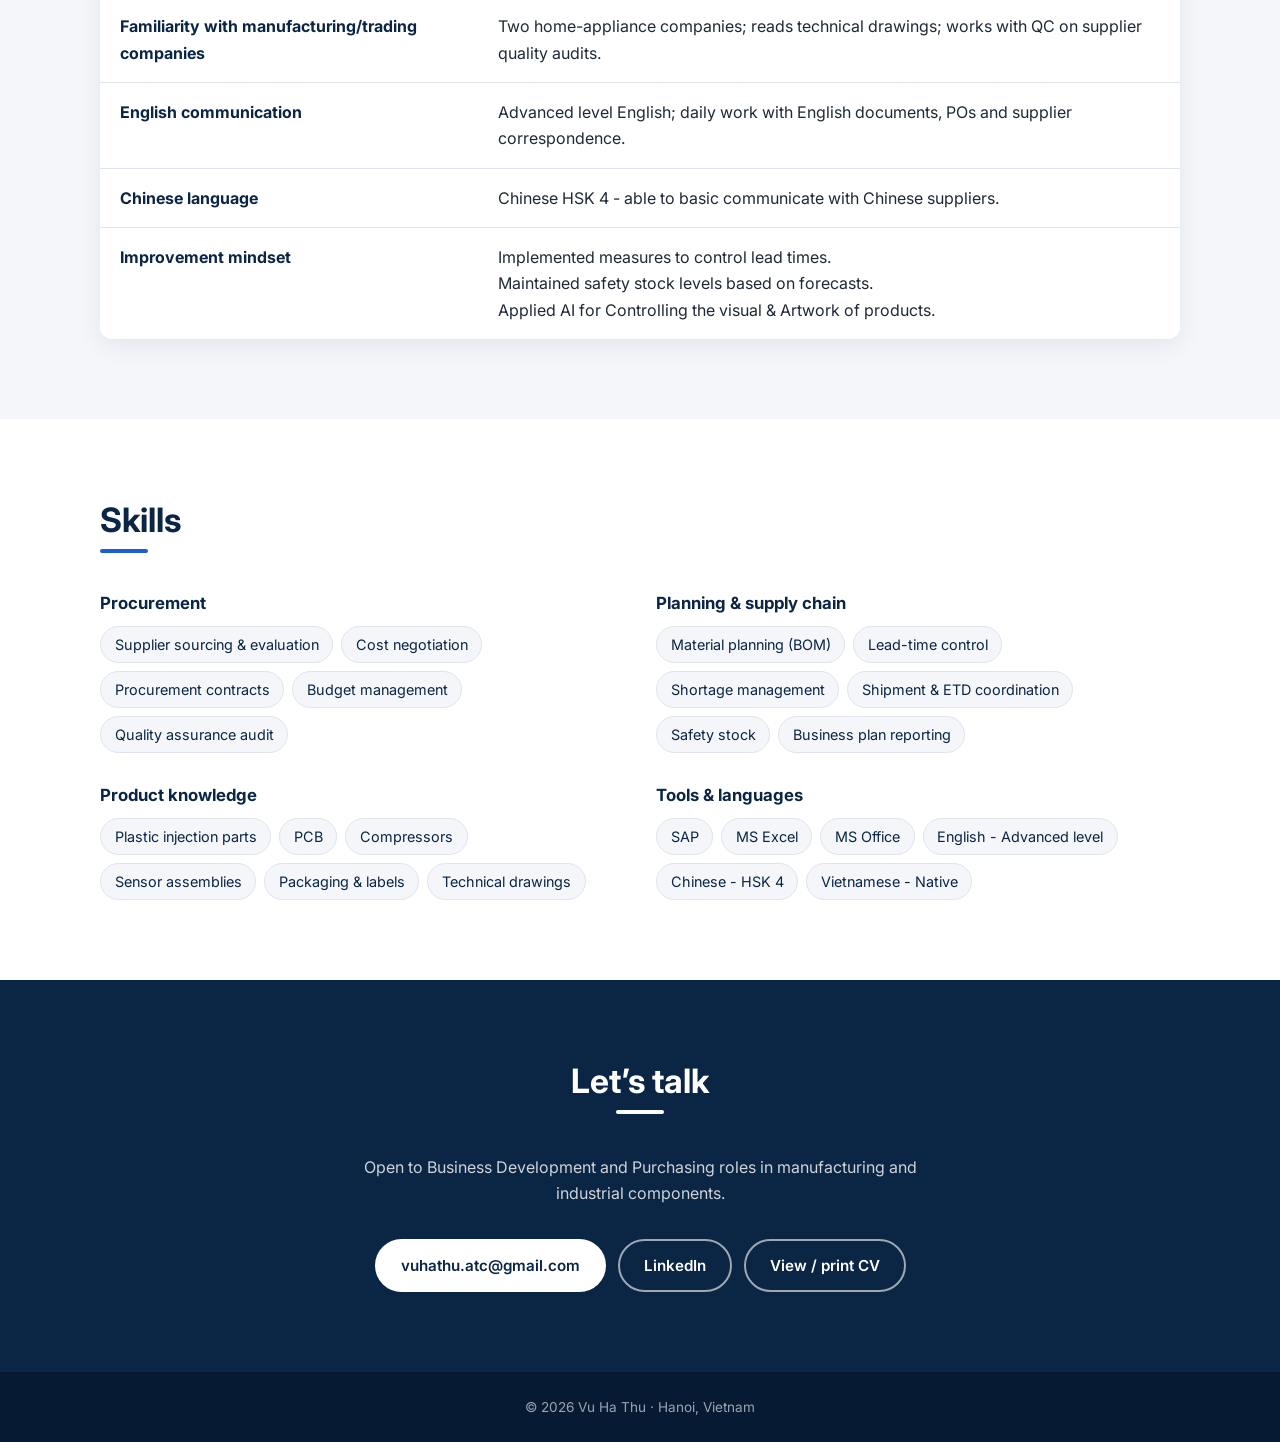
==== commit 64821ca0: "Add files via upload" ====
--- a/index.html
+++ b/index.html
@@ -106,7 +106,7 @@
             <div class="about__text">
               <p>
                 I graduated National Economics University (NEU) with the major
-                of International Business Management About nearly 4 years of
+                of International Business Management. About nearly 4 years of
                 experience in manufacturing industry and OEM companies, I
                 hands-on experience across the purchasing cycle: sourcing and
                 evaluating suppliers, negotiating as well as planning and
--- a/assets/css/style.css
+++ b/assets/css/style.css
@@ -322,10 +322,11 @@
 }
 
 .hero__lead {
-  max-width: 560px;
+  max-width: 626px;
   margin-top: 1.25rem;
   font-size: 1.075rem;
   color: var(--color-muted);
+  text-align: justify;
 }
 
 .hero__lead strong {
@@ -433,21 +434,22 @@
 /* About */
 .about {
   display: flex;
-  gap: 3rem;
+  gap: 4rem;
 }
 
 .about__text {
   display: flex;
   flex-direction: column;
   gap: 1rem;
-  flex: 1 1 60%;
+  flex: 1 1 58%;
+  text-align: justify;
 }
 
 .about__facts {
   display: flex;
   flex-direction: column;
   gap: 1rem;
-  flex: 1 1 40%;
+  flex: 1 1 42%;
   margin: 0;
   padding: 1.5rem;
   border: 1px solid var(--color-border);
@@ -584,6 +586,7 @@
   margin-top: 0.75rem;
   font-style: italic;
   color: var(--color-muted);
+  text-align: justify;
 }
 
 .job__duties {
@@ -606,6 +609,9 @@
   box-sizing: border-box;
   width: calc(100% / 2);
   padding: 0.75rem;
+}
+.w-full {
+  width: 100%;
 }
 
 .case-card {
@@ -646,6 +652,7 @@
 .case-card__step-text {
   margin: 0.25rem 0 1rem;
   color: var(--color-muted);
+  text-align: justify;
 }
 
 .case-card__step-text:last-child {
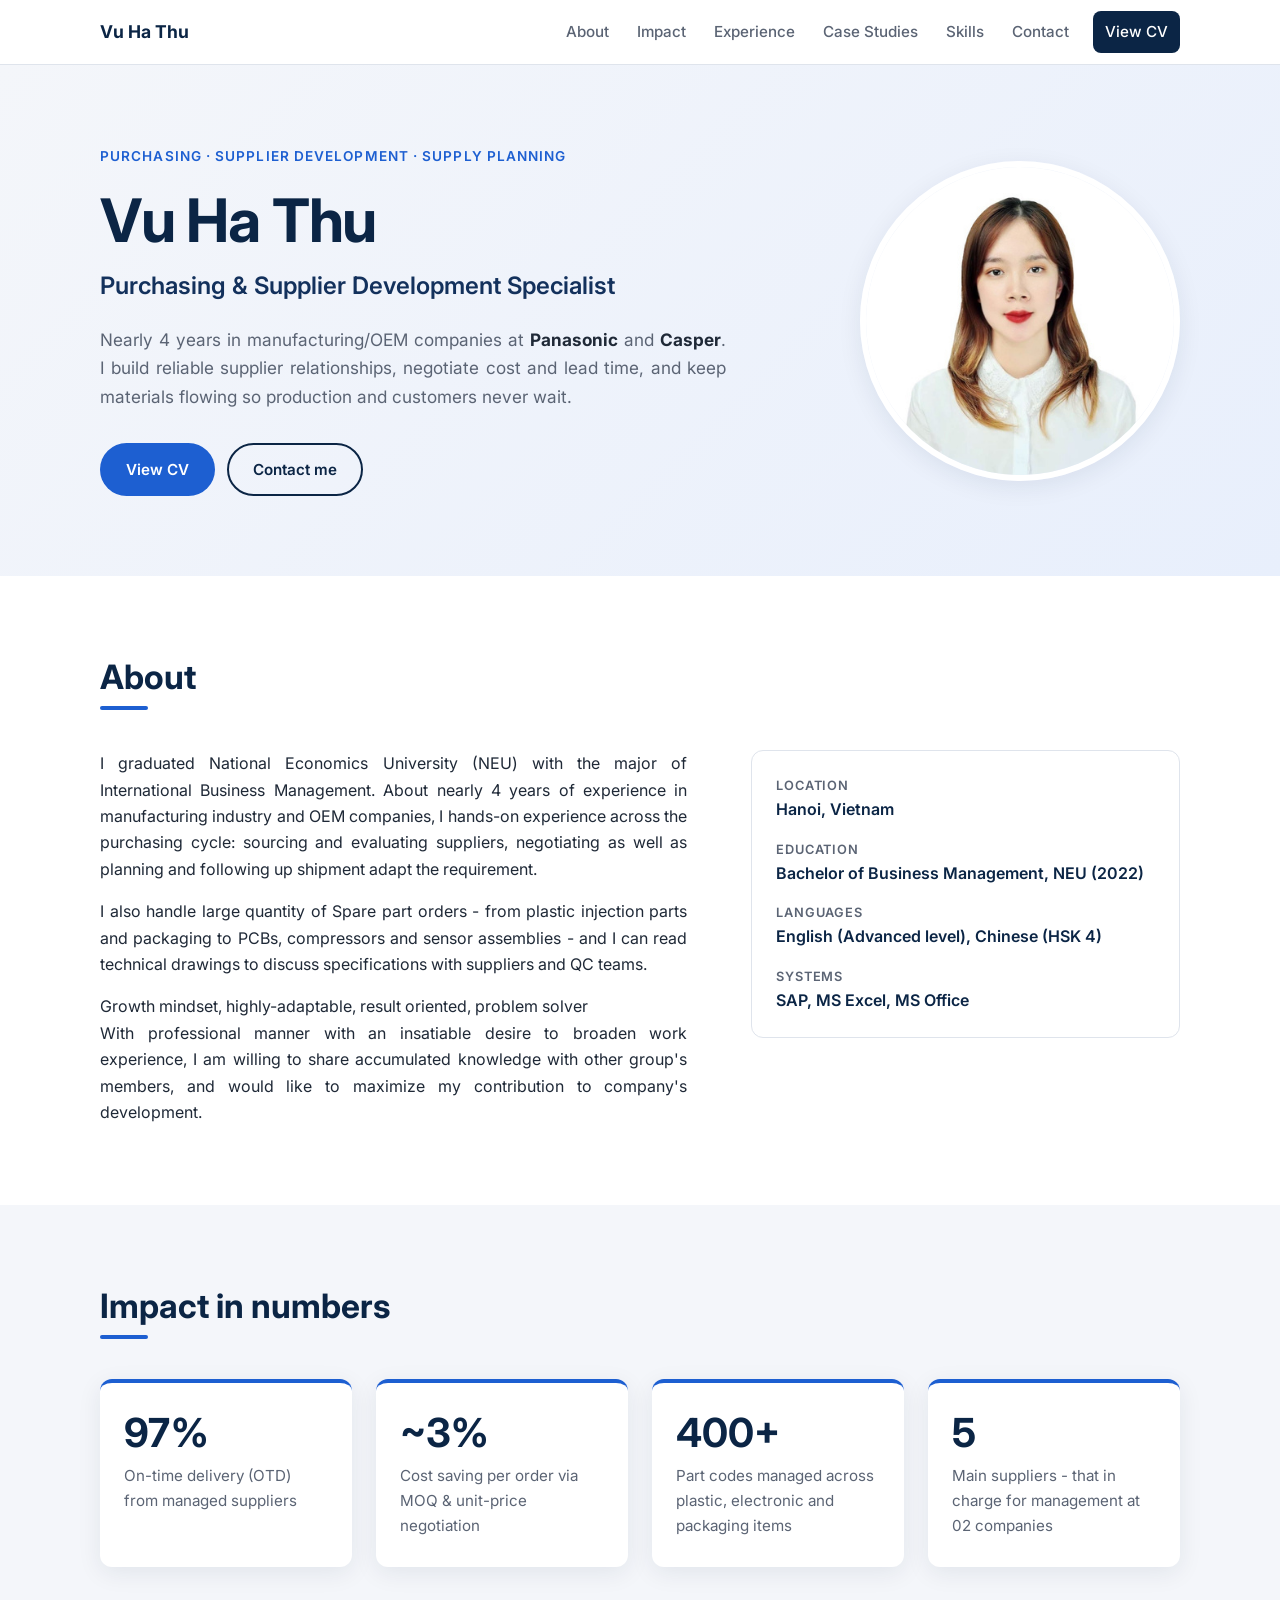
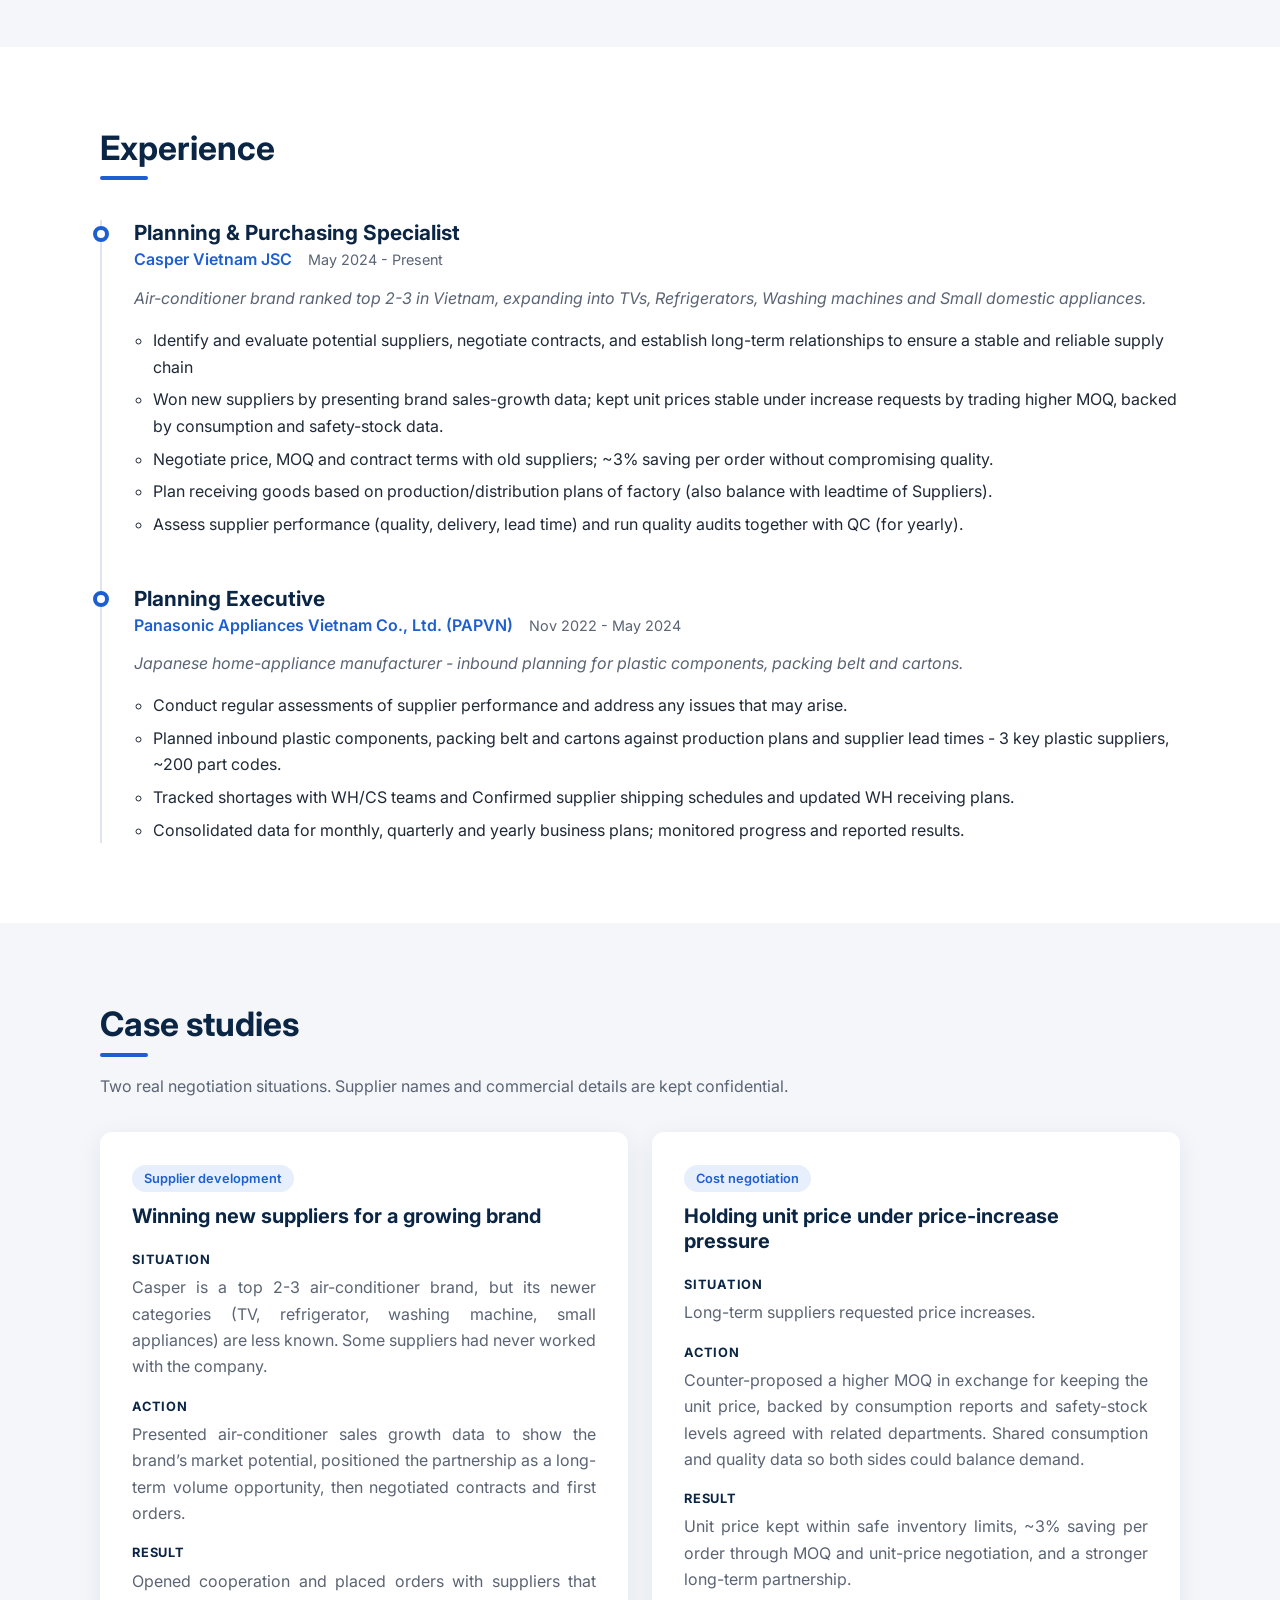
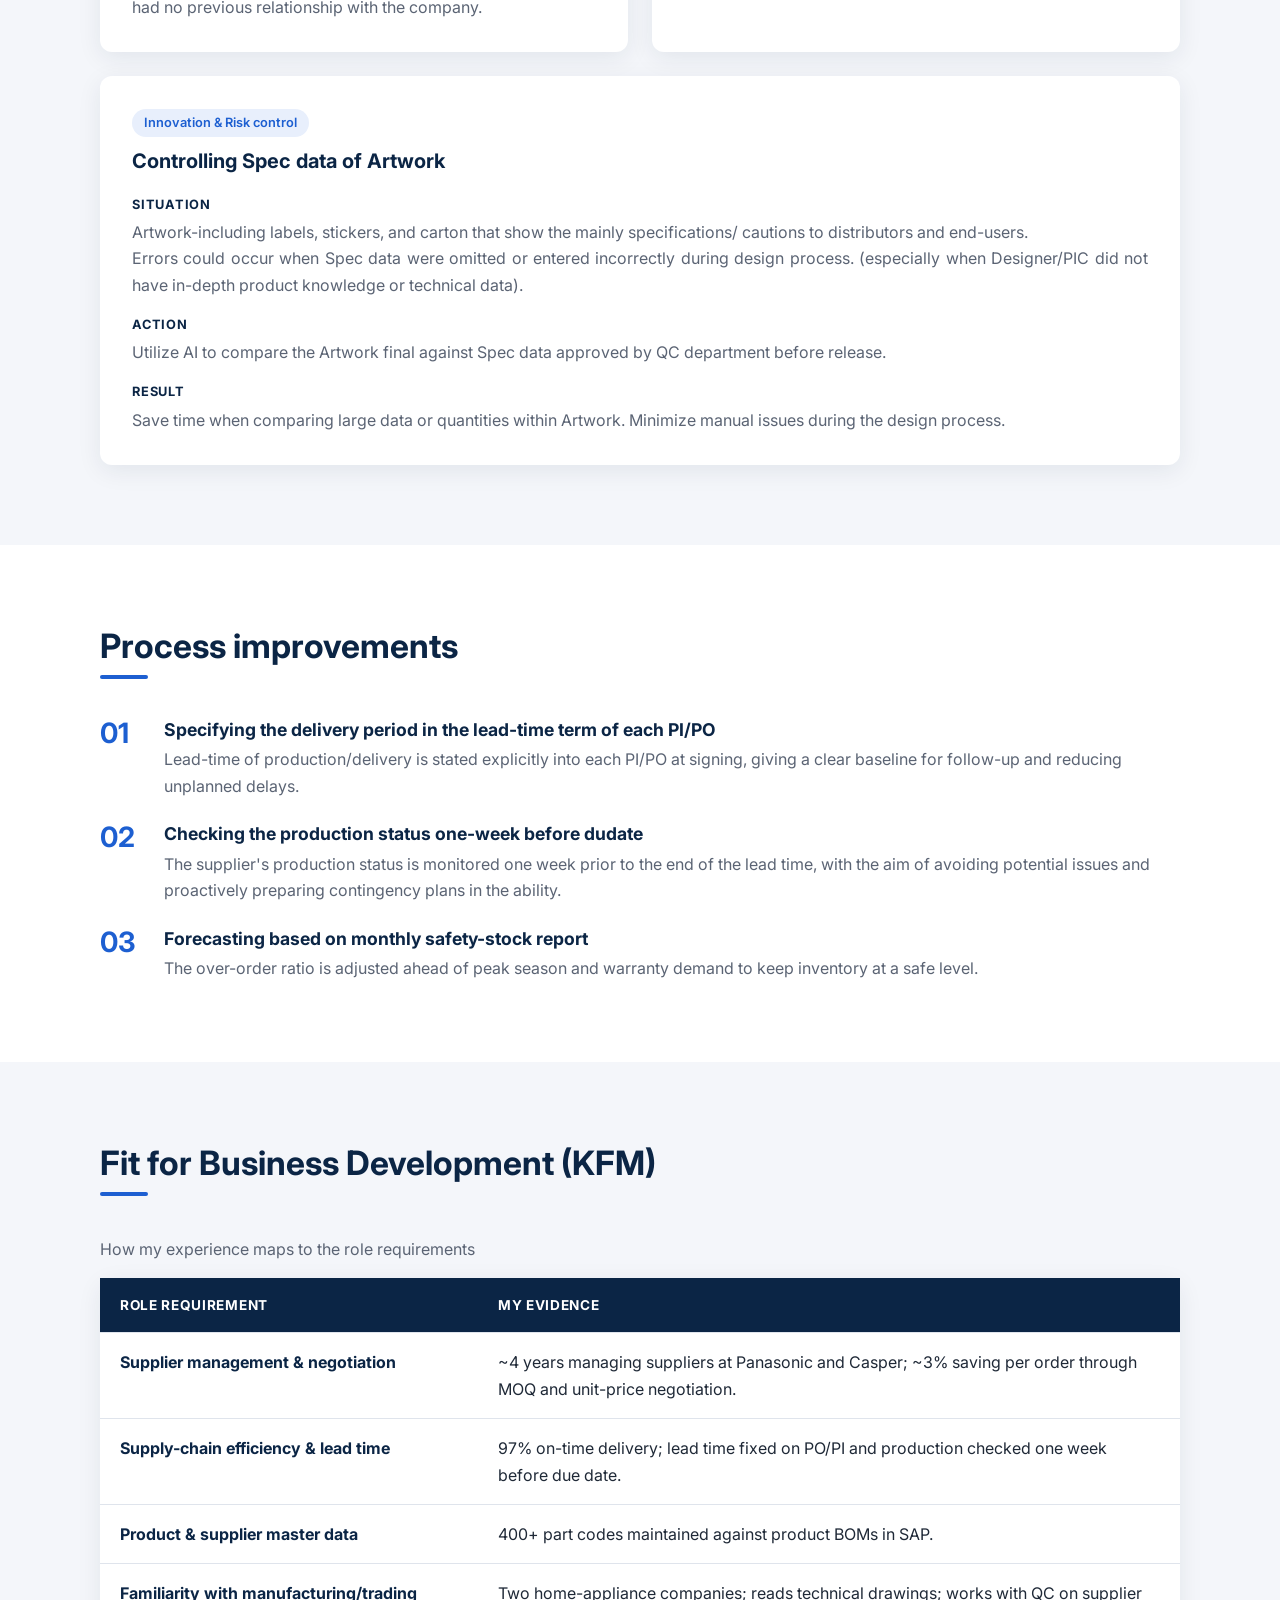
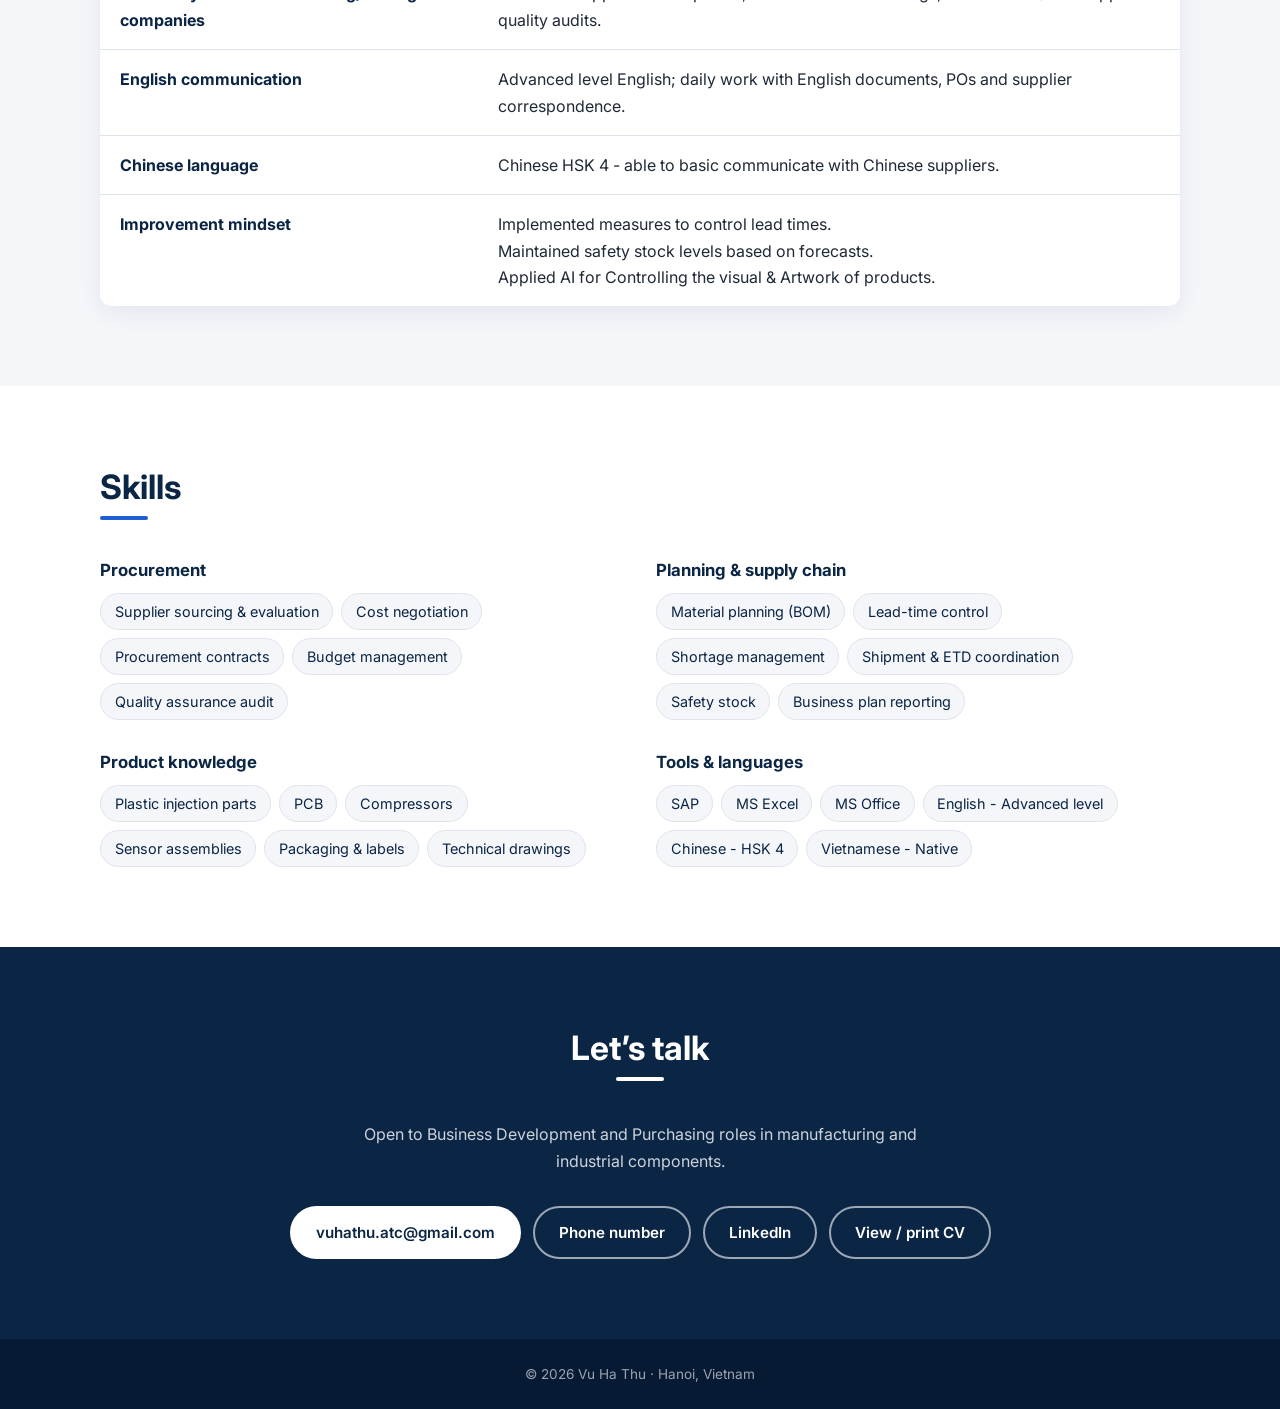
==== commit 8a096f9e: "Add files via upload" ====
--- a/index.html
+++ b/index.html
@@ -262,16 +262,16 @@
                 </header>
                 <p class="job__context">
                   Japanese home-appliance manufacturer - inbound planning for
-                  plastic components, straps and cartons.
+                  plastic components, packing belt and cartons.
                 </p>
                 <ul class="job__duties">
-                  <li>Source, evaluate and onboard suppliers</li>
+                  <!-- <li>Source, evaluate and onboard suppliers</li> -->
                   <li>
                     Conduct regular assessments of supplier performance and
                     address any issues that may arise.
                   </li>
                   <li>
-                    Planned inbound plastic components, straps and cartons
+                    Planned inbound plastic components, packing belt and cartons
                     against production plans and supplier lead times - 3 key
                     plastic suppliers, ~200 part codes.
                   </li>
@@ -592,6 +592,9 @@
               >
             </li>
             <li>
+              <a class="button button--outline-light" href="tel:+84774959398">Phone number</a>
+            </li>
+            <li>
               <a
                 class="button button--outline-light"
                 href="https://www.linkedin.com/in/thuvuha/"
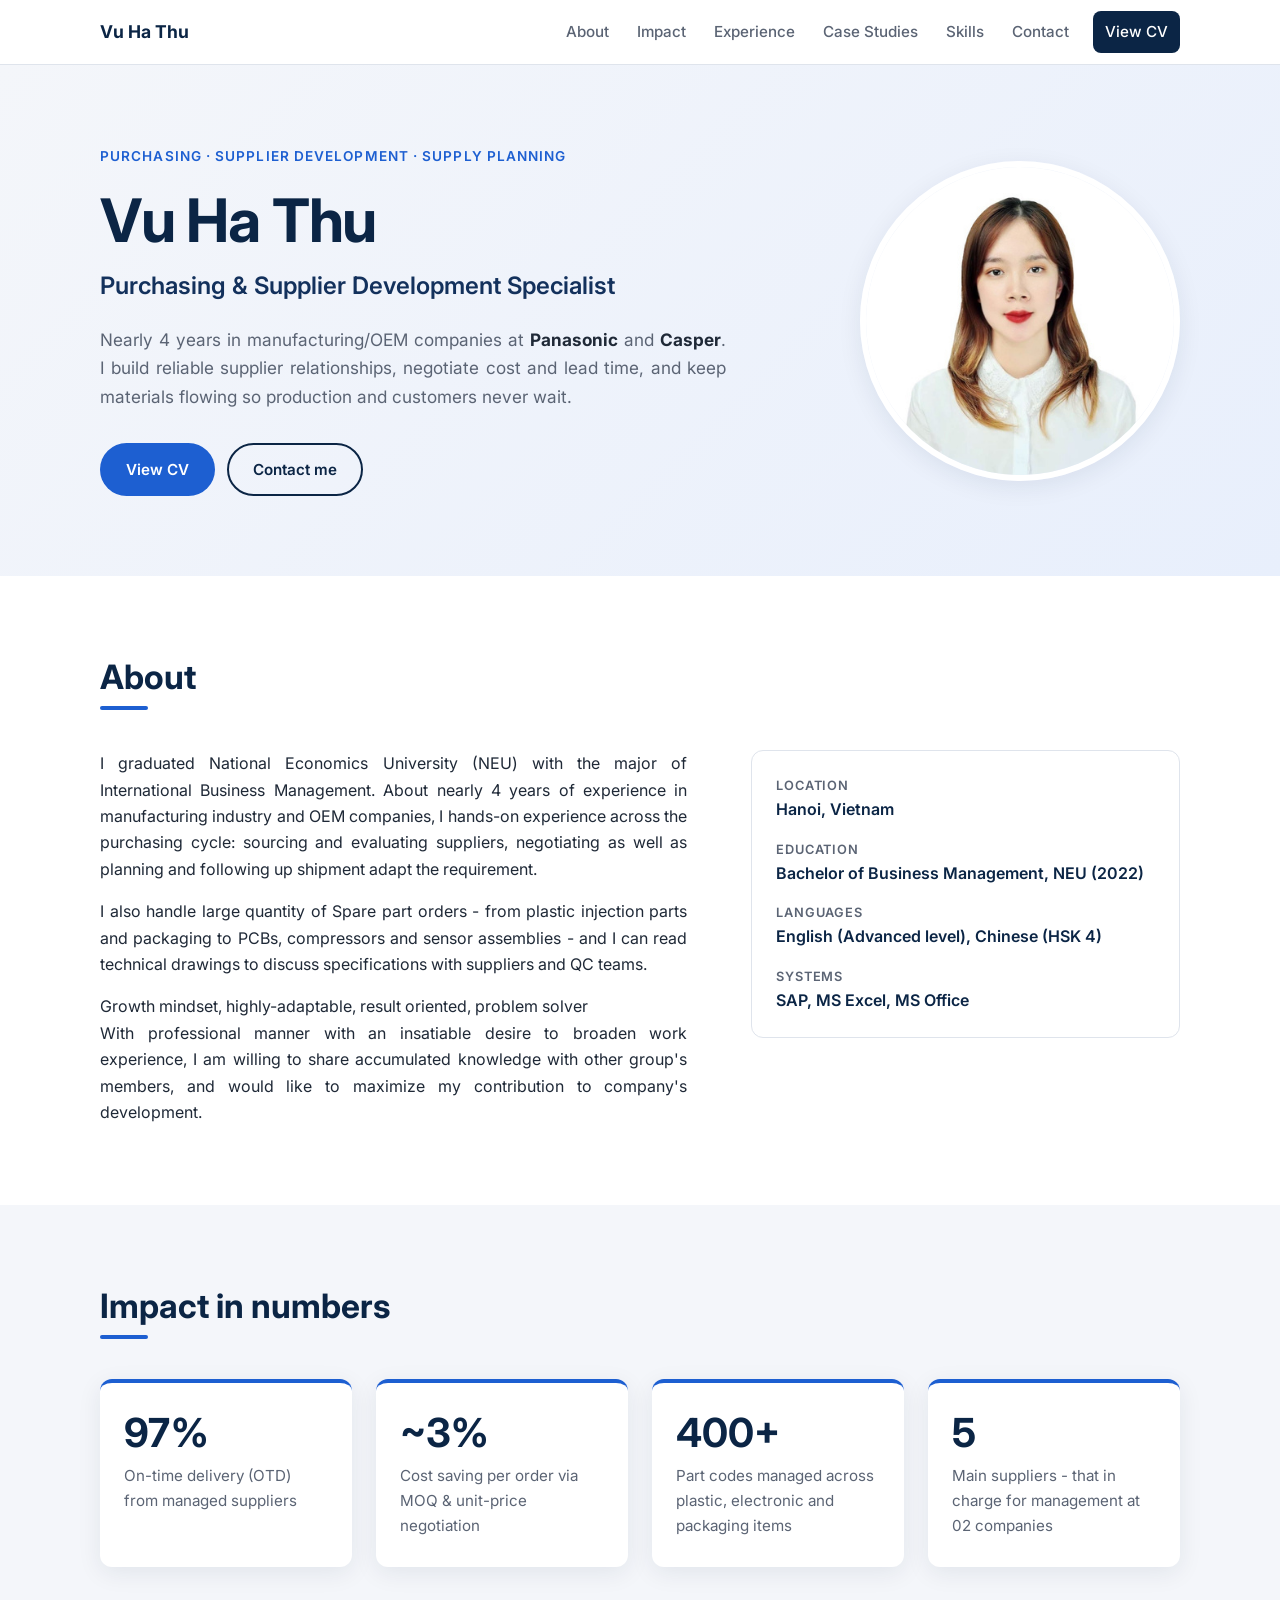
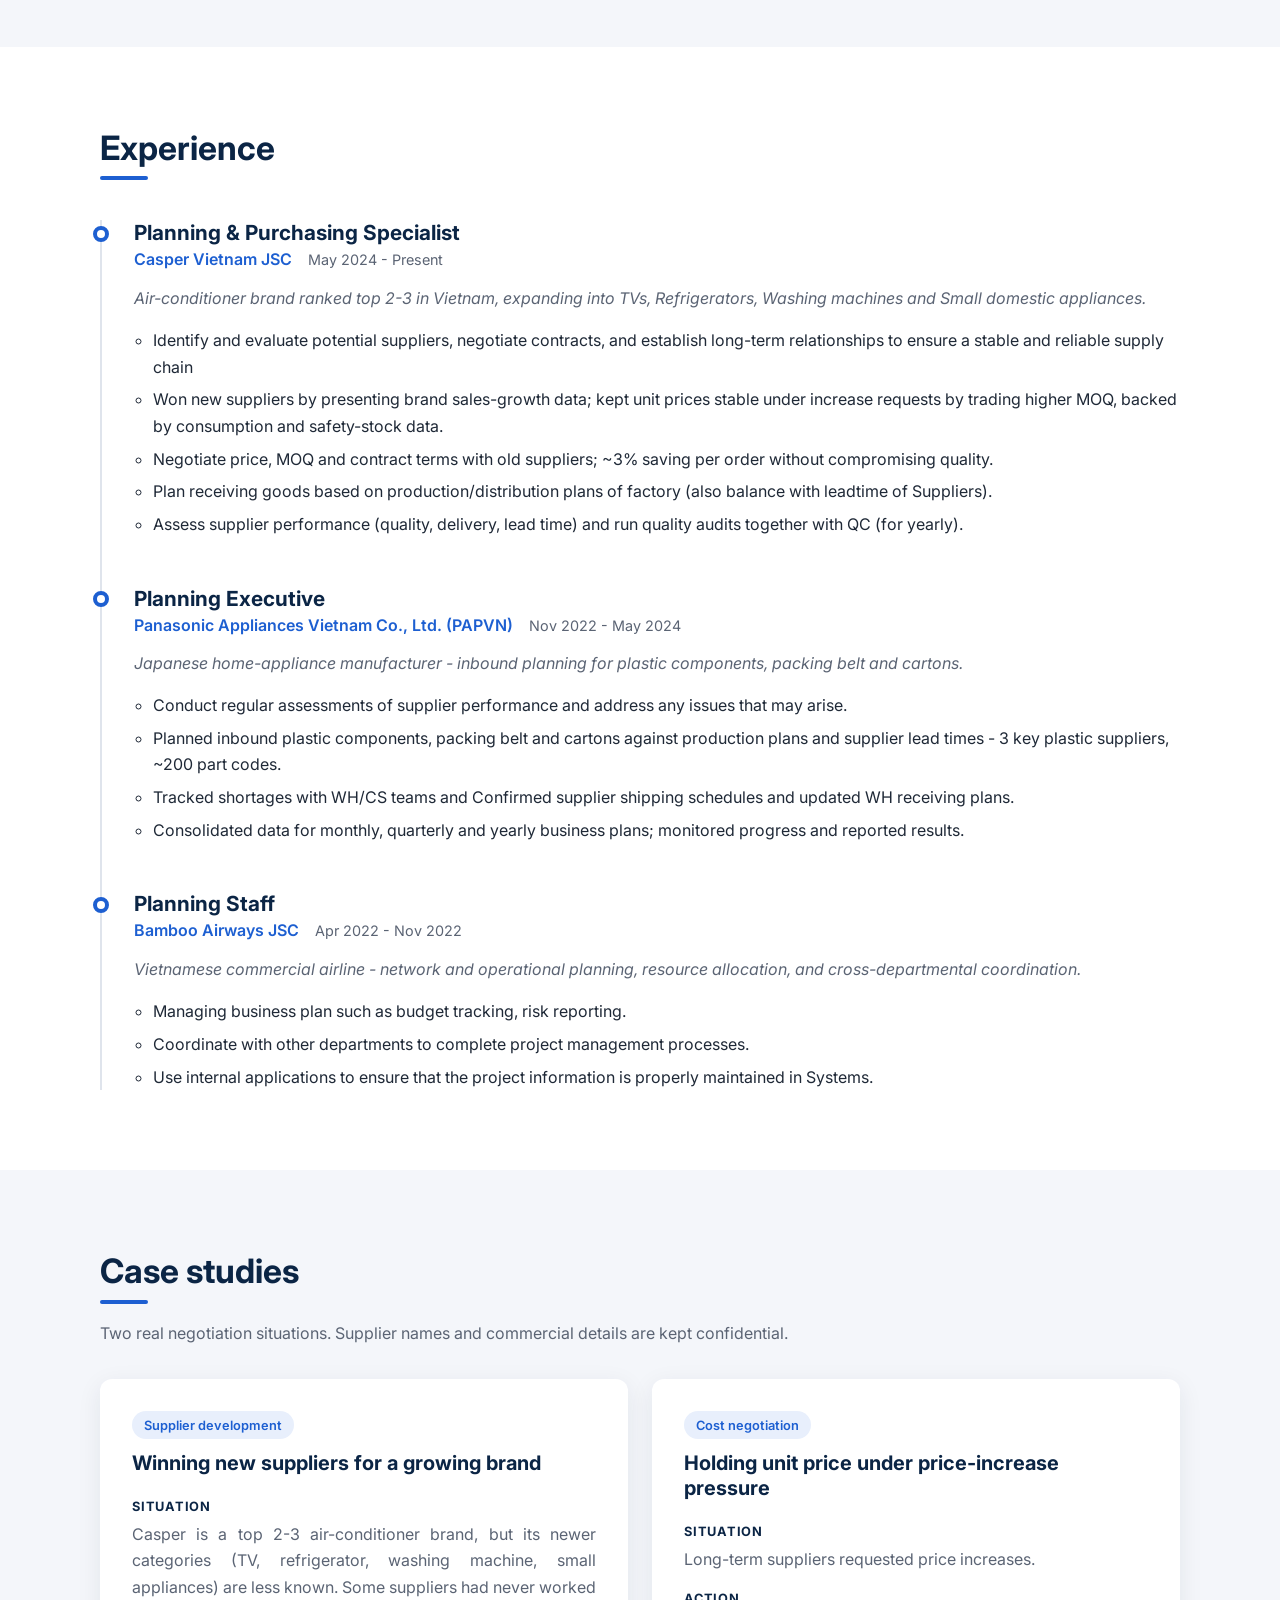
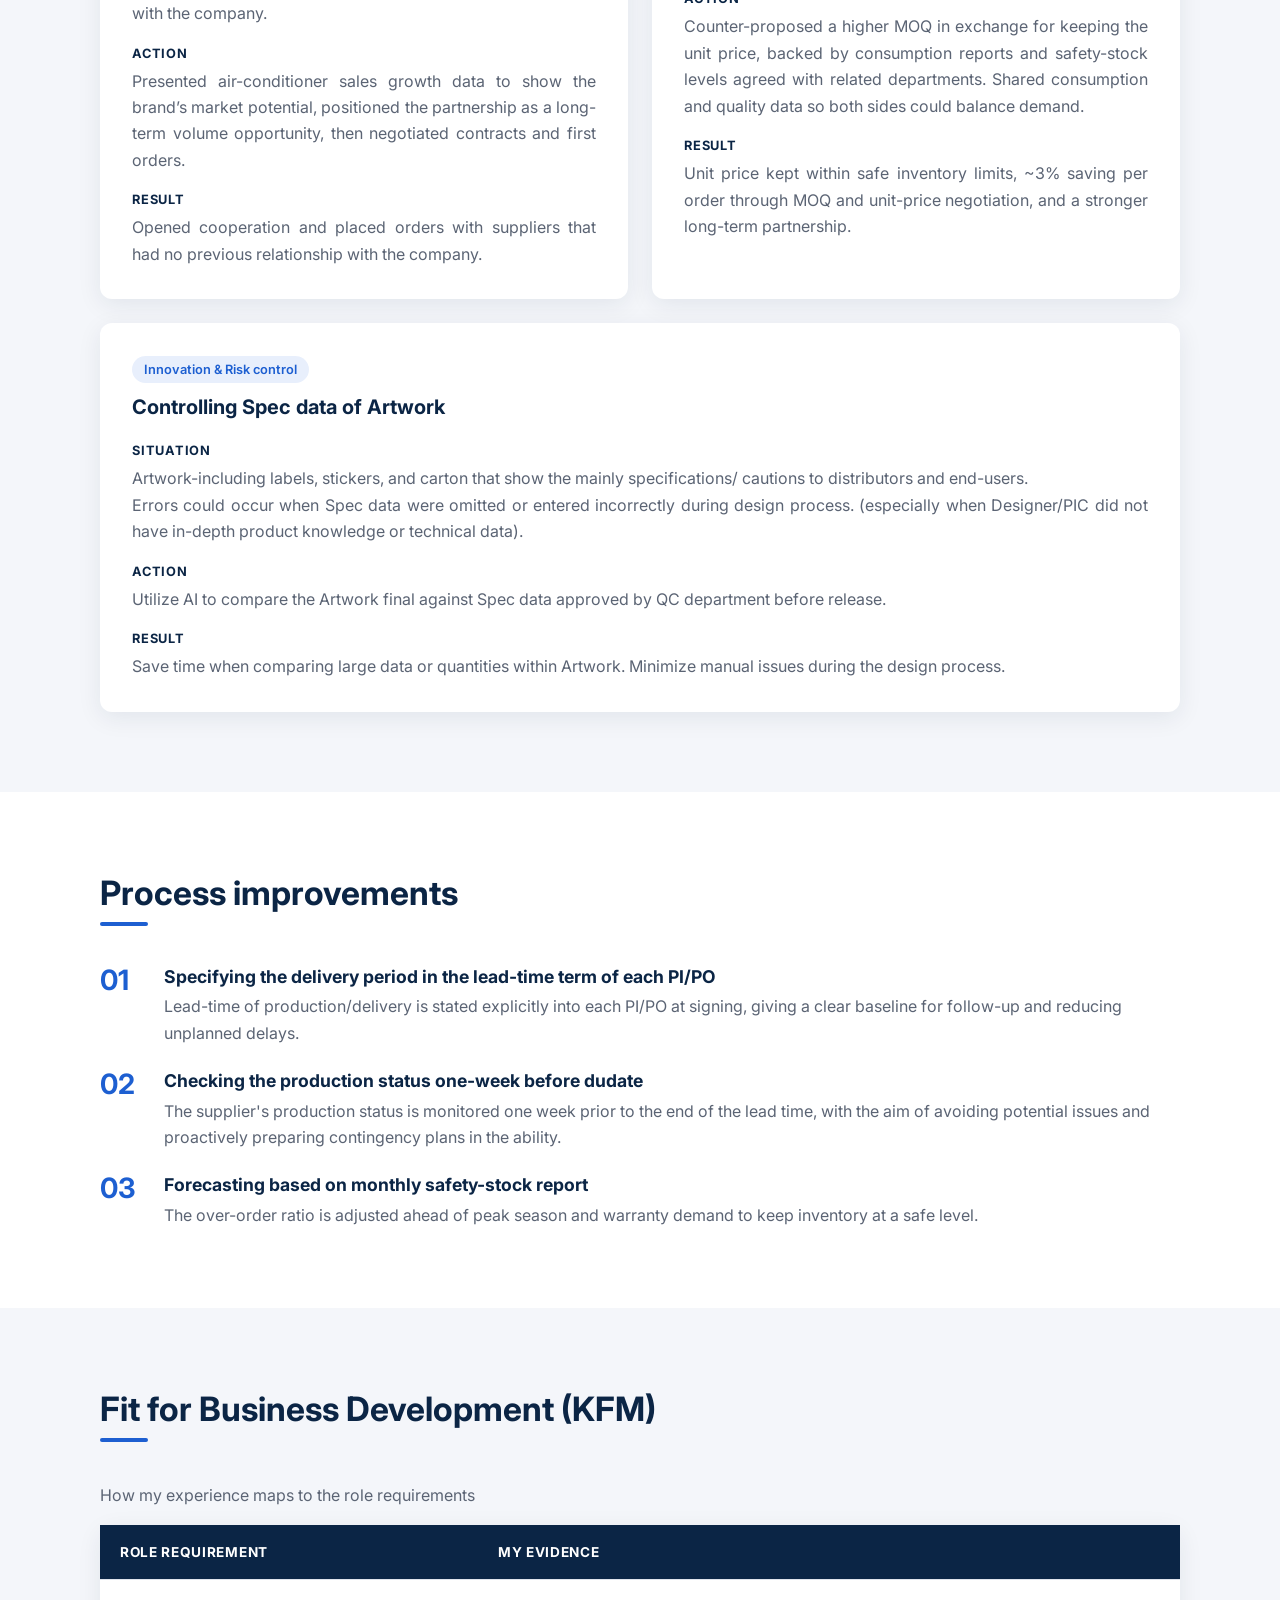
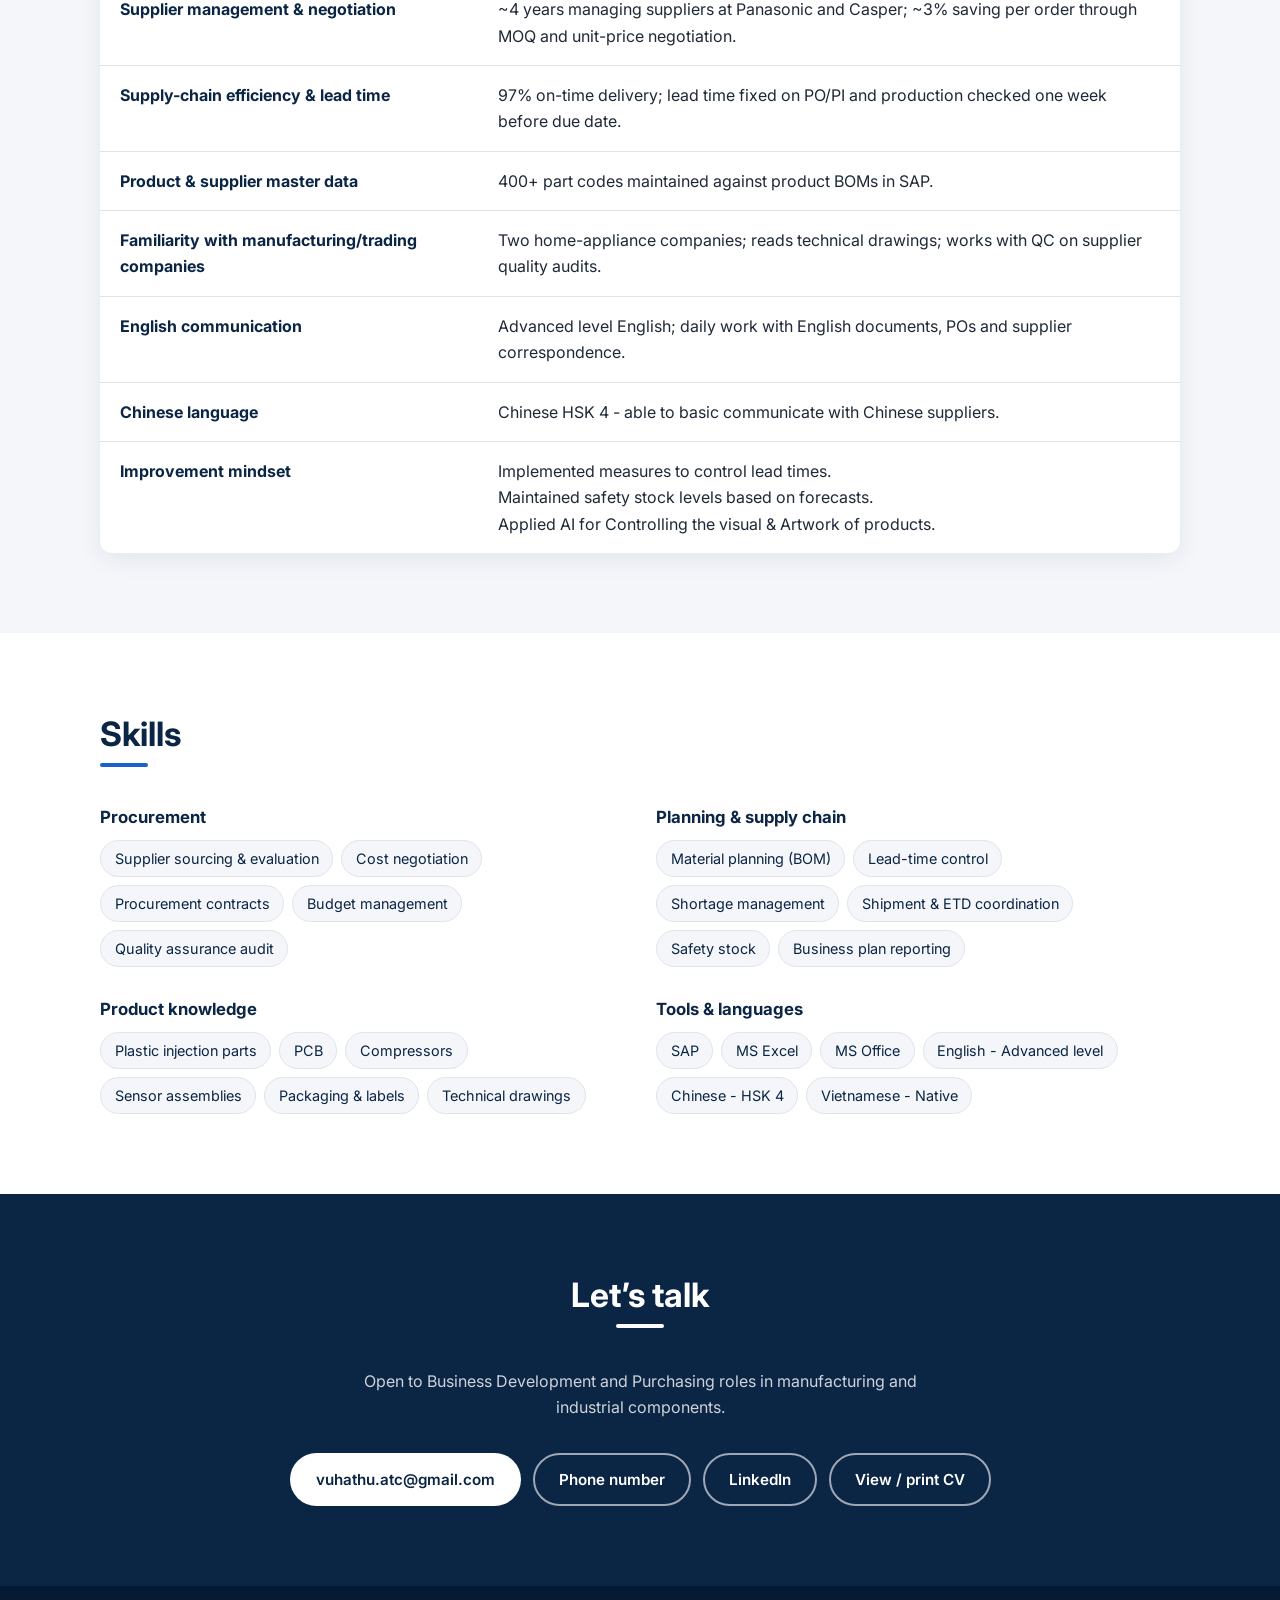
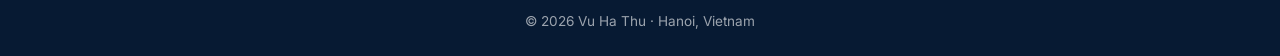
==== commit b510868e: "Add files via upload" ====
--- a/index.html
+++ b/index.html
@@ -286,6 +286,34 @@
                 </ul>
               </article>
             </li>
+            <li class="timeline__entry">
+              <article class="job">
+                <header class="job__header">
+                  <h3 class="job__role">Planning Staff</h3>
+                  <p class="job__company">
+                    Bamboo Airways JSC
+                  </p>
+                  <p class="job__period">
+                    <time datetime="2022-04">Apr 2022</time> -
+                    <time datetime="2022-11">Nov 2022</time>
+                  </p>
+                </header>
+                <p class="job__context">
+                  Vietnamese commercial airline - network and operational planning, resource allocation, and cross-departmental coordination.
+                </p>
+                <ul class="job__duties">
+                  <li>
+                    Managing business plan such as budget tracking, risk reporting.
+                  </li>
+                  <li>
+                    Coordinate with other departments to complete project management processes.
+                  </li>
+                  <li>
+                    Use internal applications to ensure that the project information is properly maintained in Systems.
+                  </li>
+                </ul>
+              </article>
+            </li>
           </ol>
         </div>
       </section>
